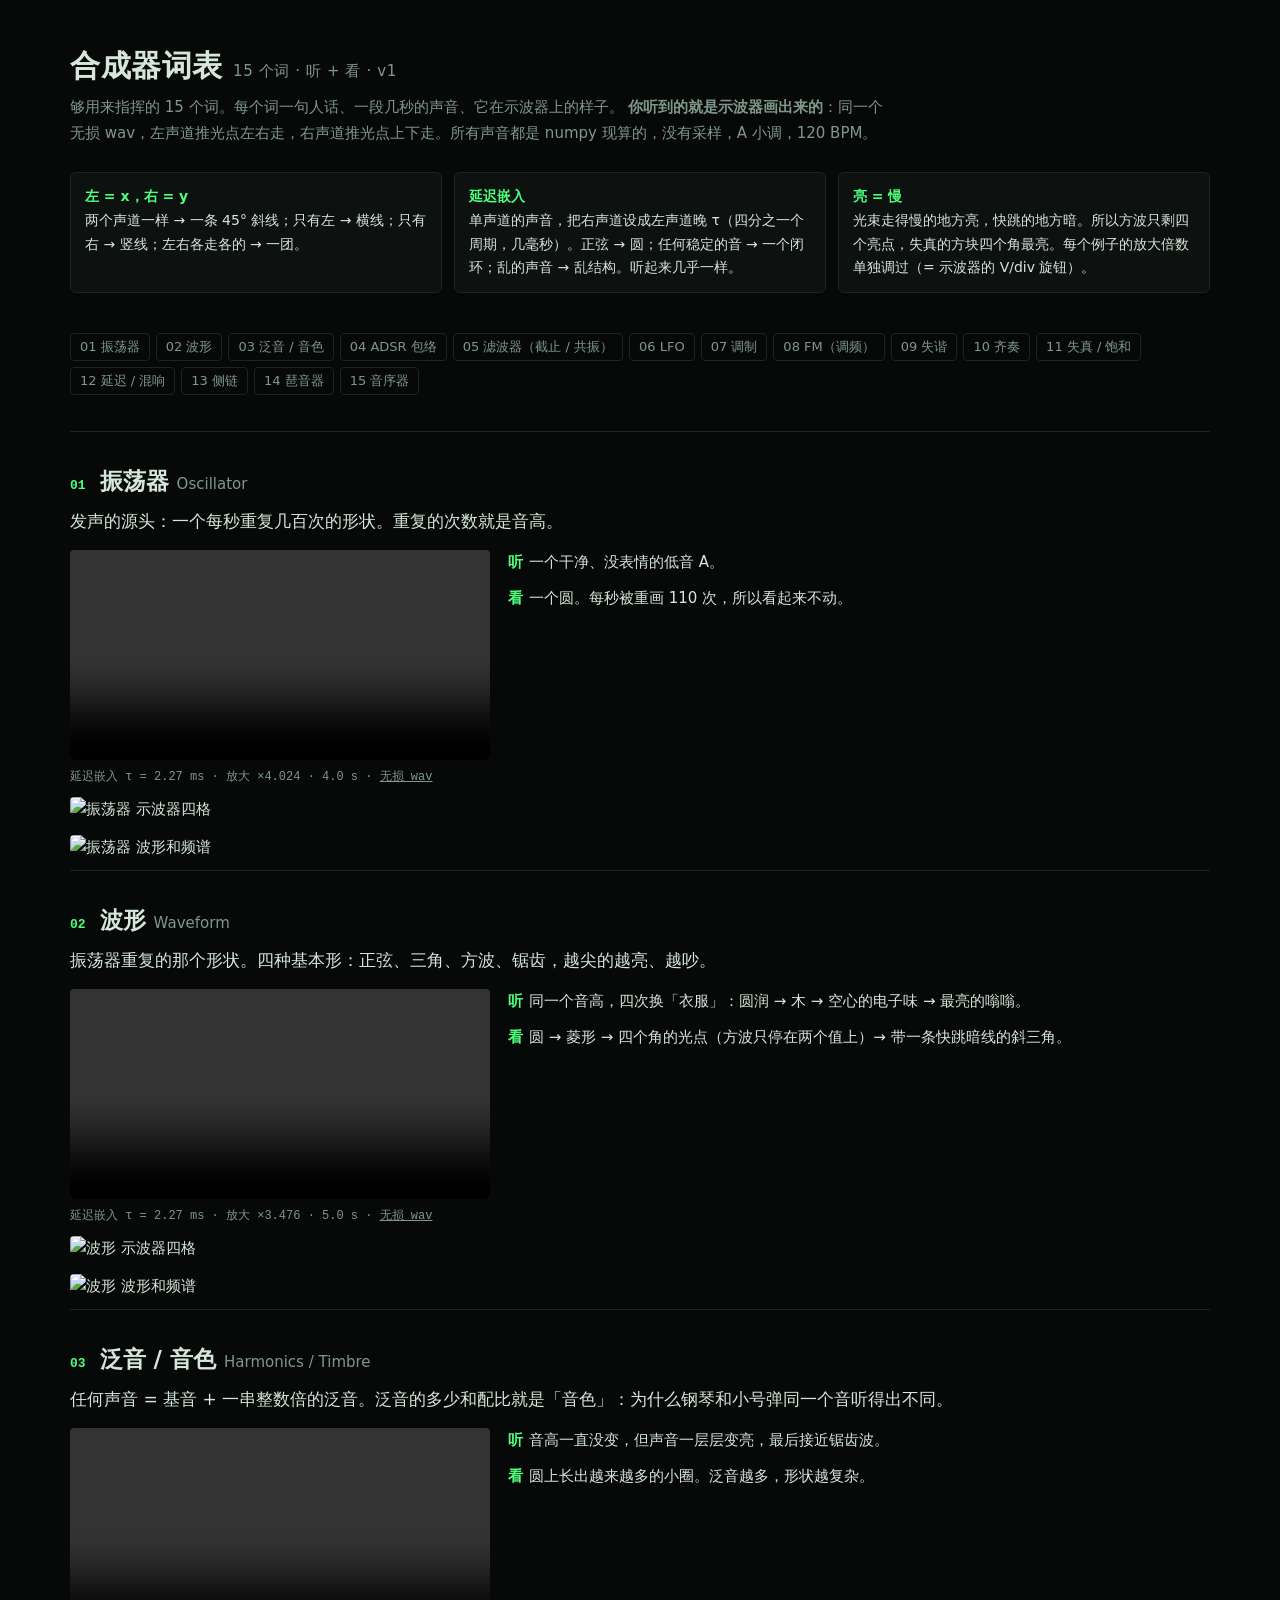
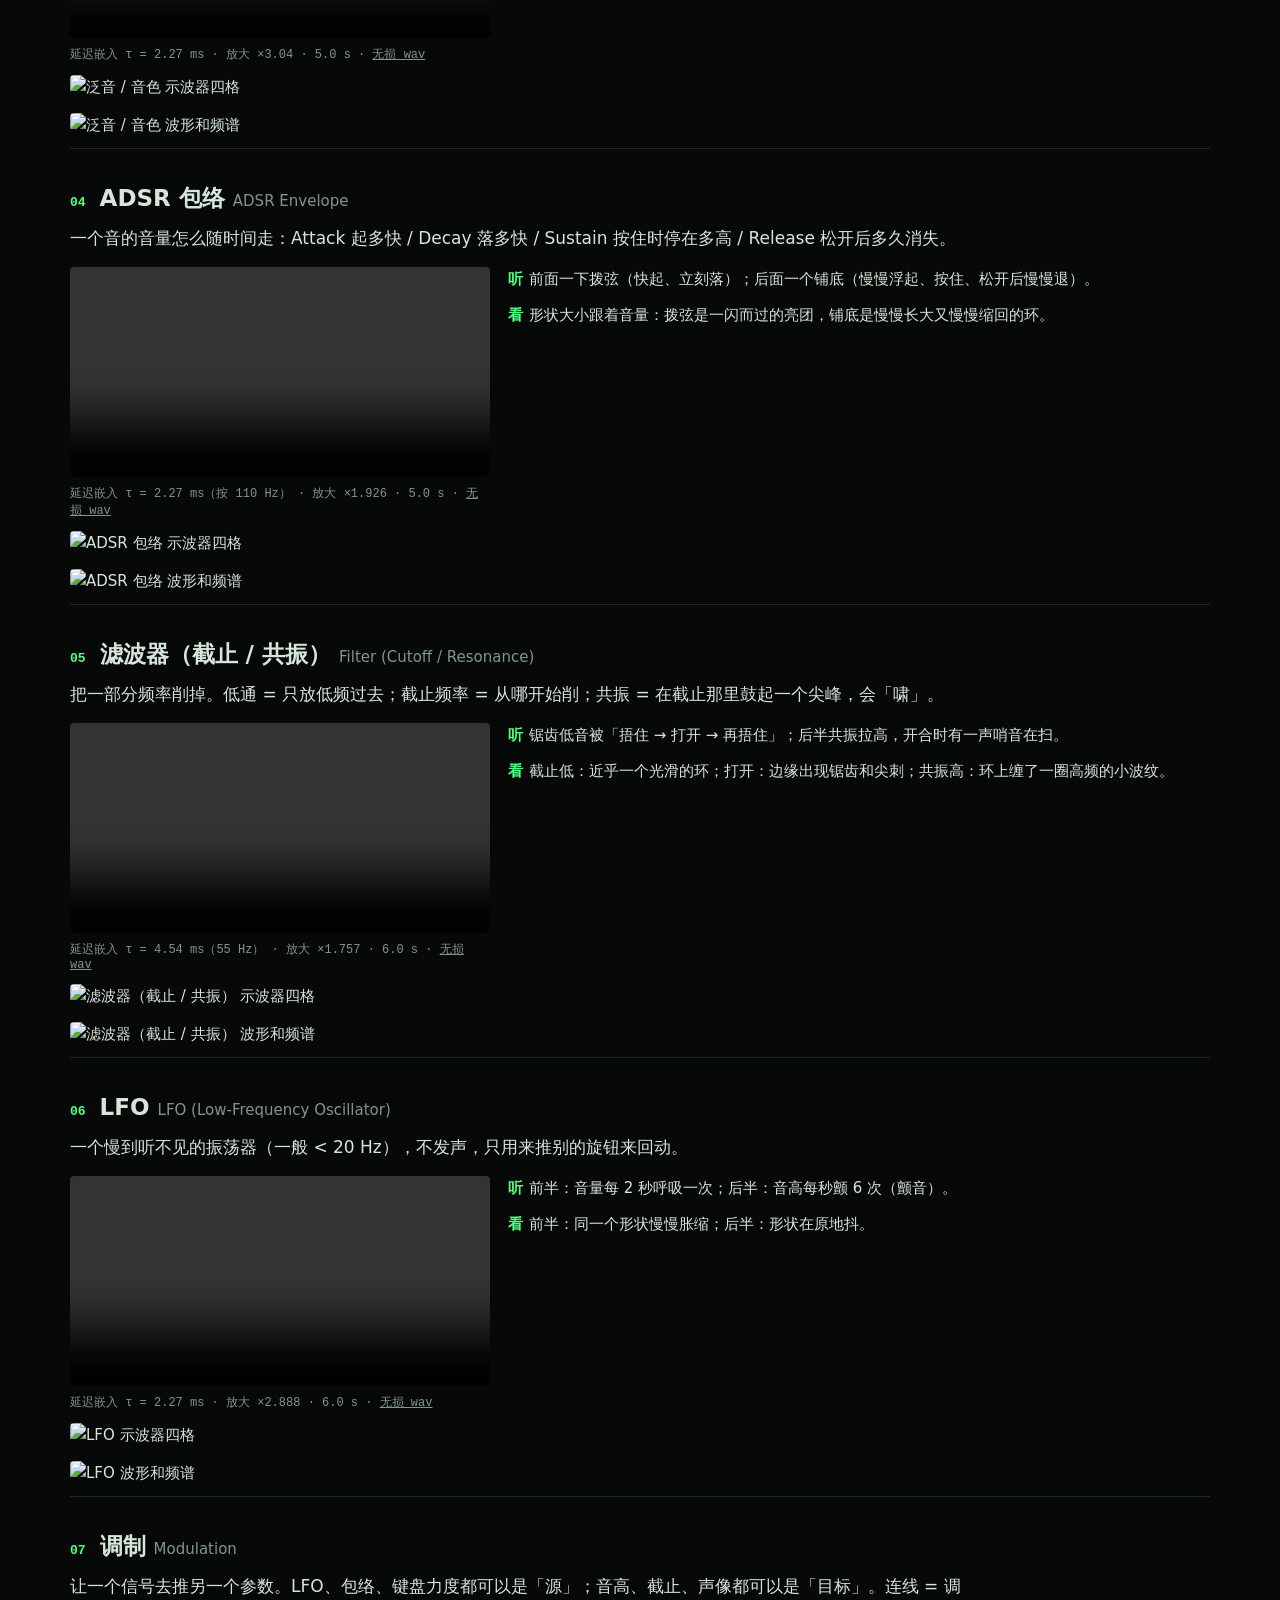
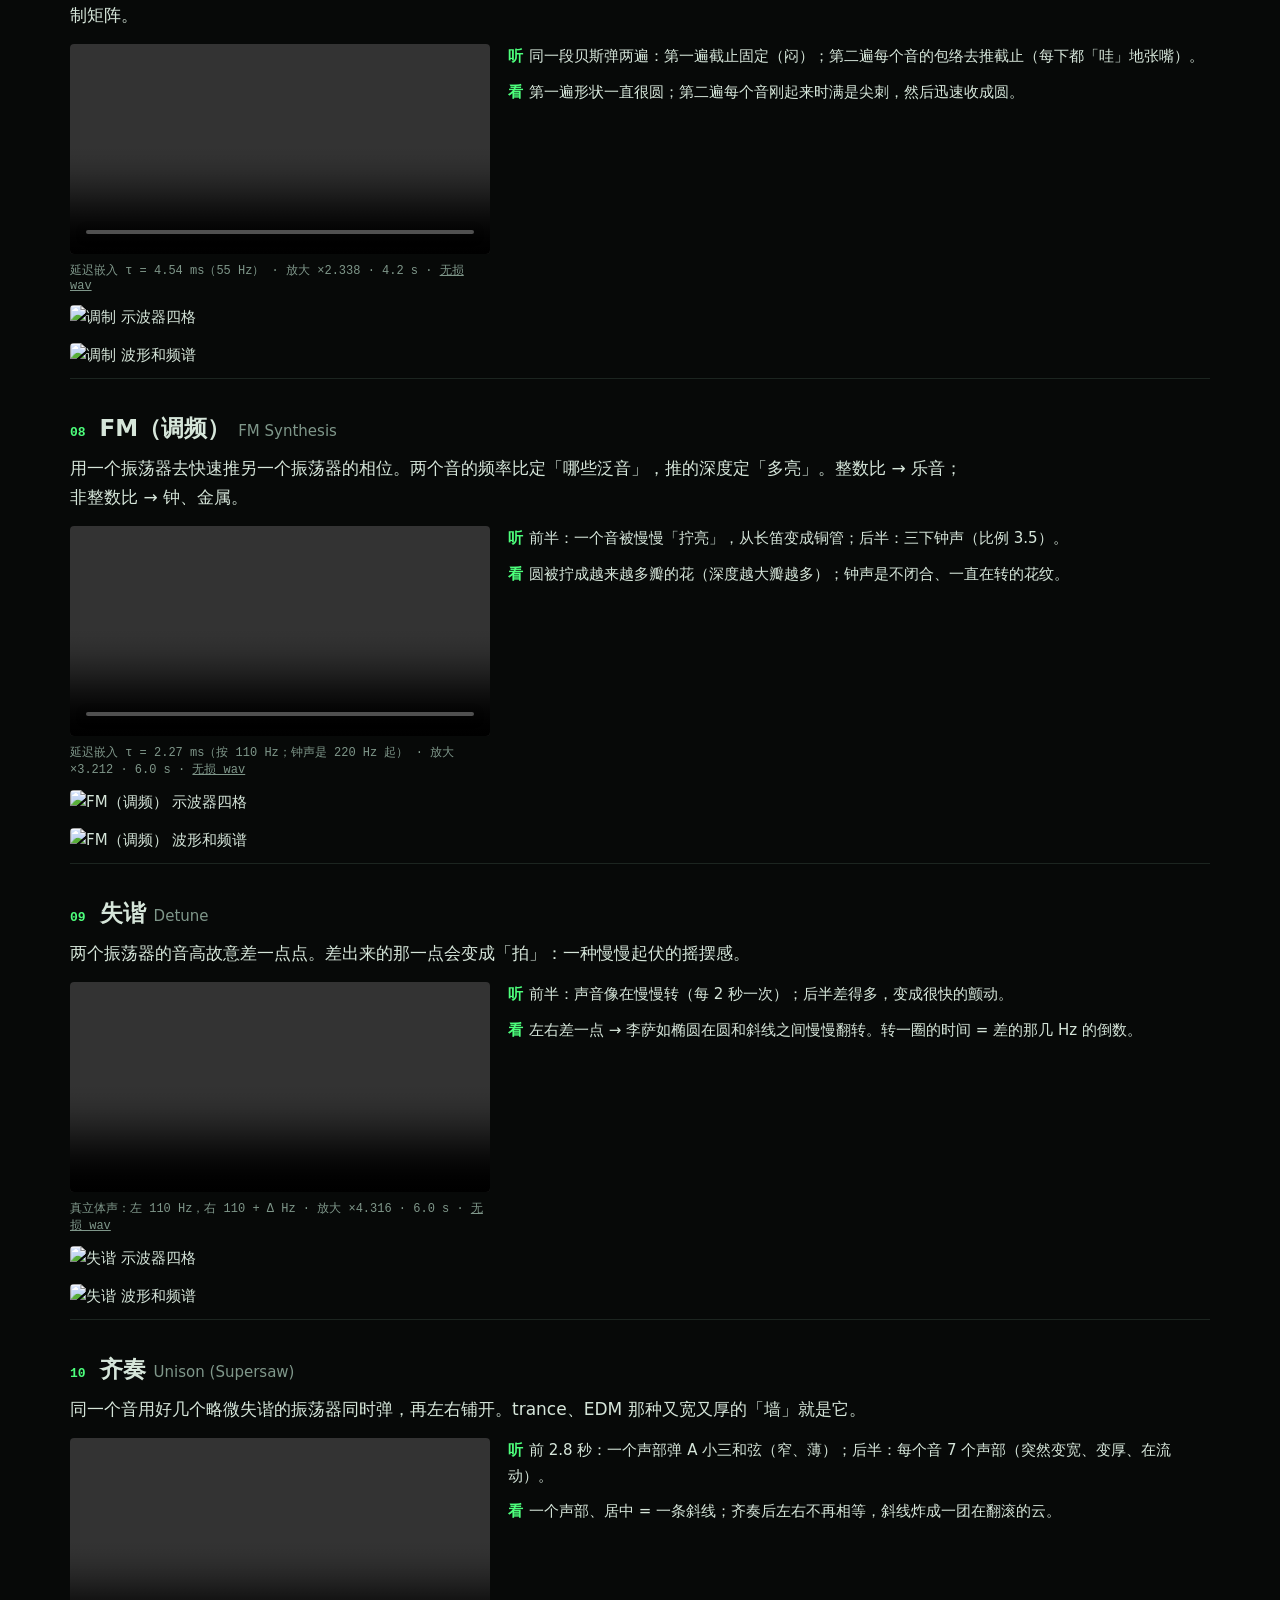
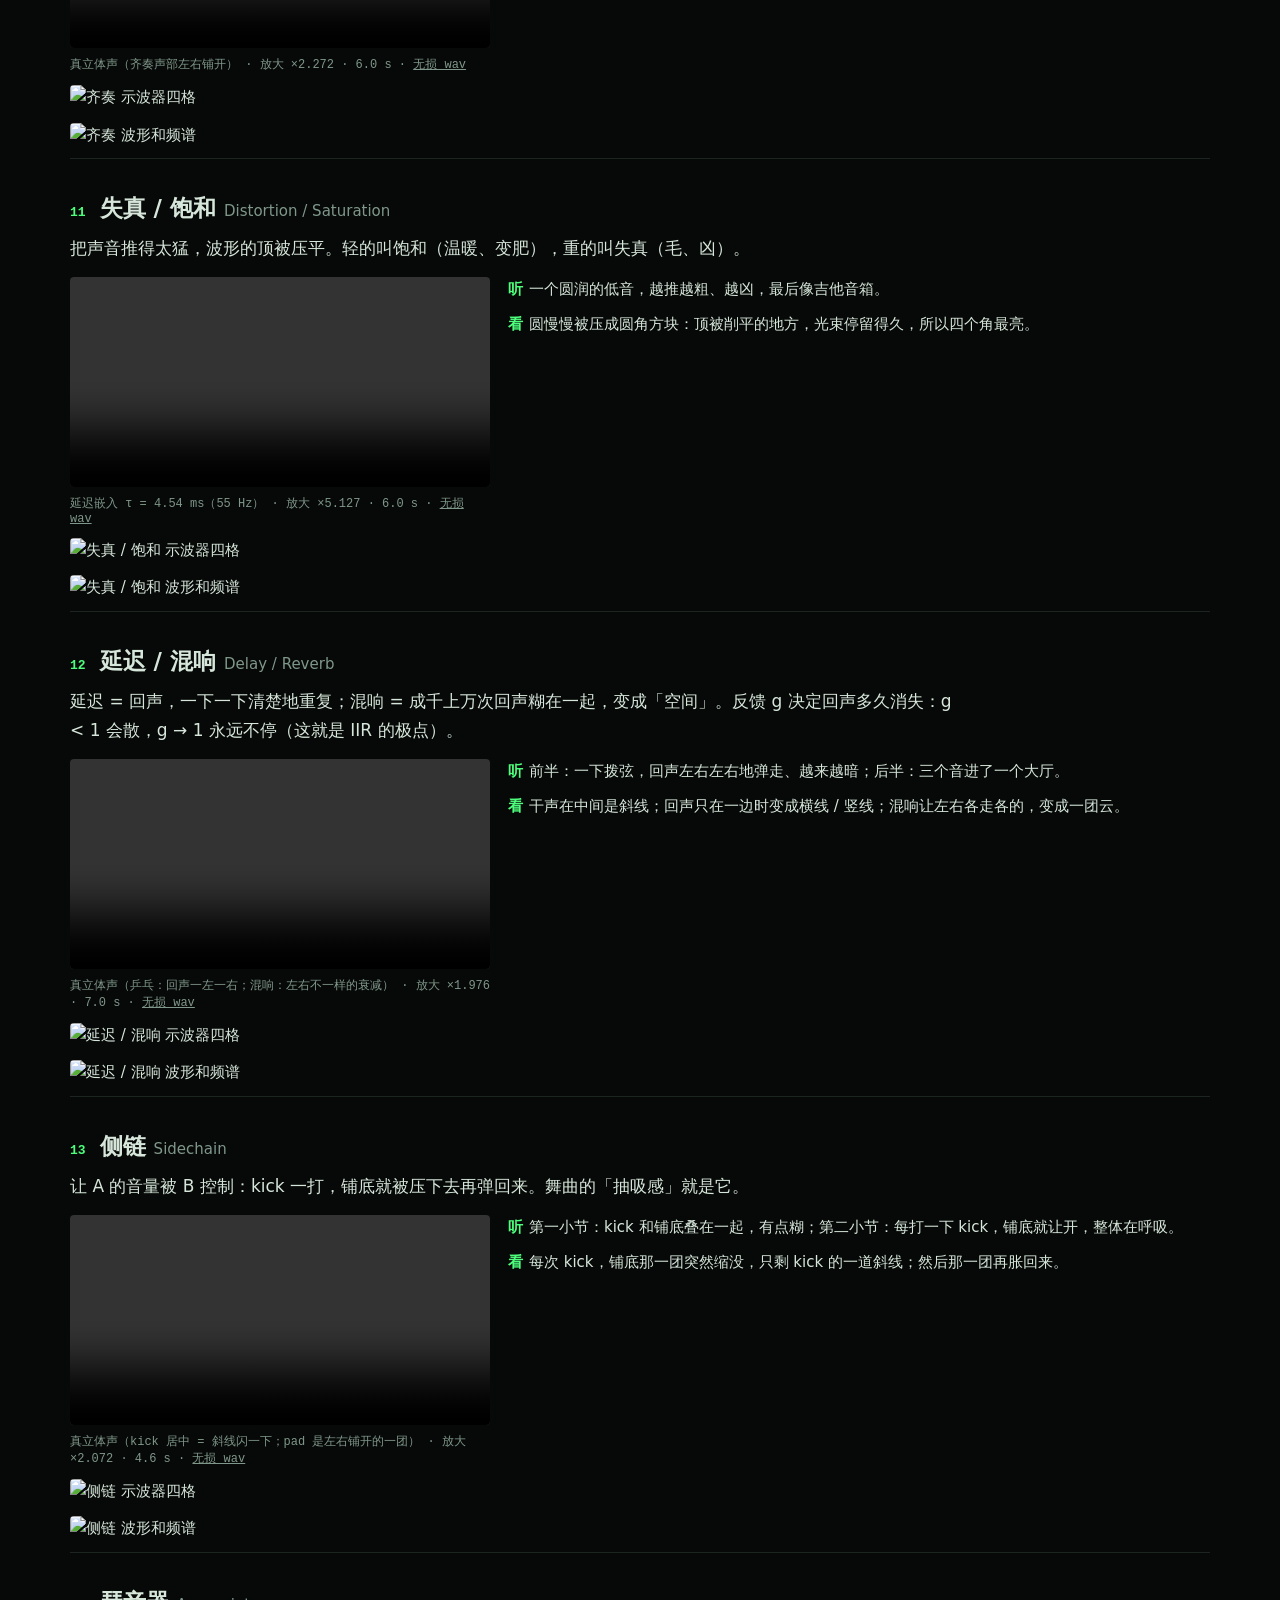
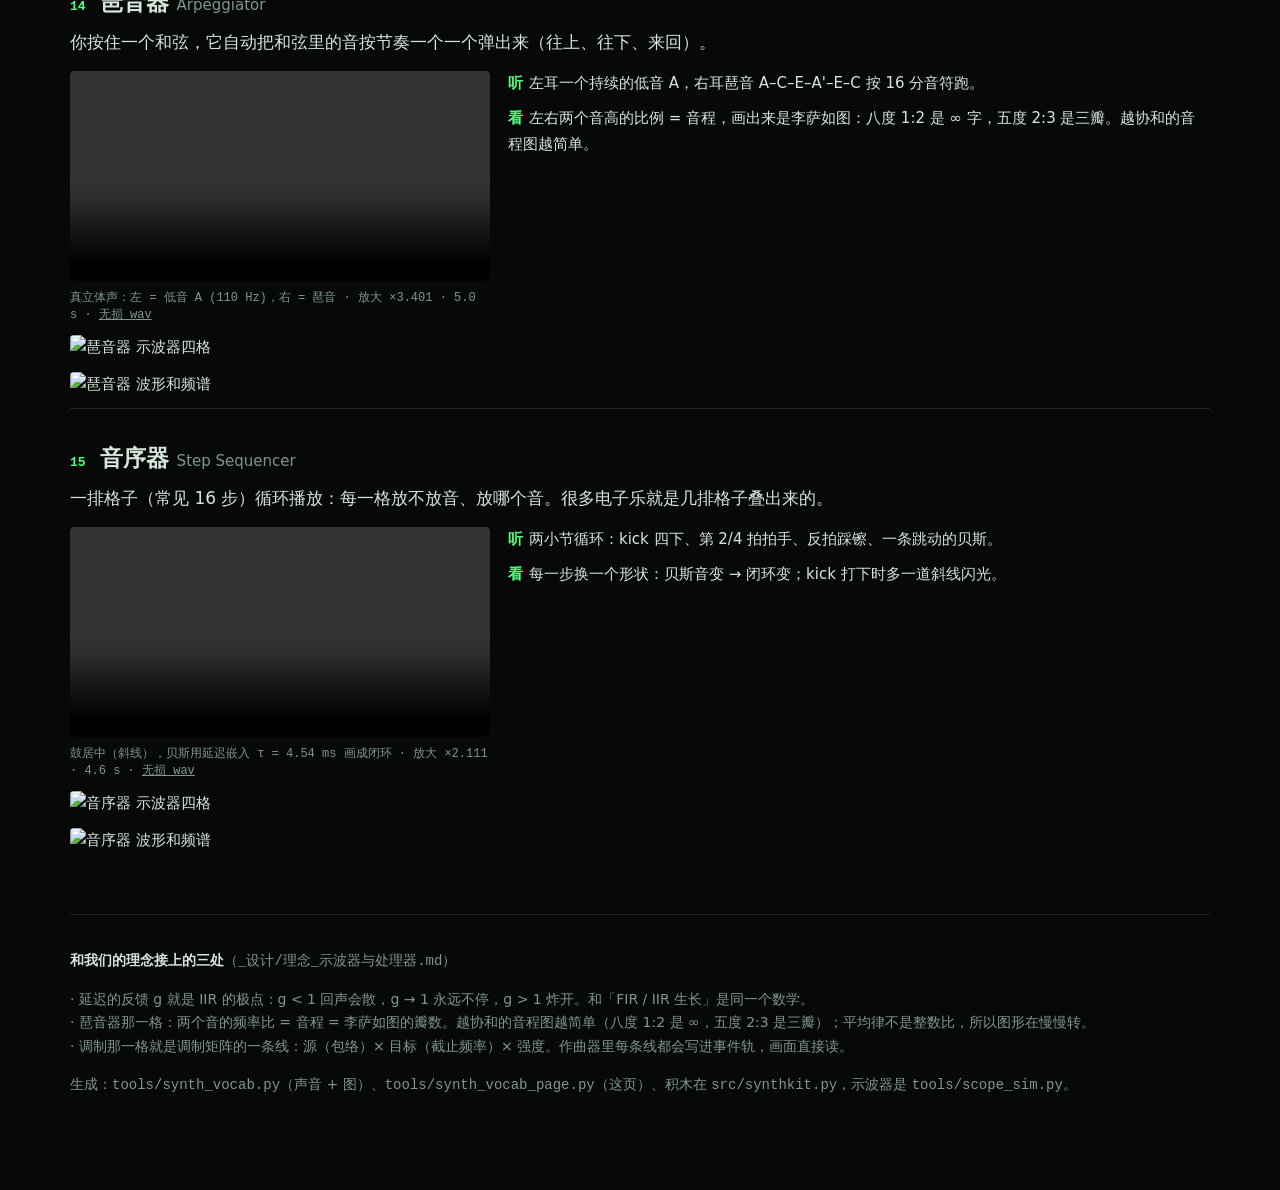
==== -给人类的解释/合成器词表.html @ 303b1eac "合成器词表 v1：synthkit 积木 + 15 词示例（声音 = 示波器画面）+ 页面 Co-Authored-By: Claude Opus 5.5 <noreply@anthropic.com" ====
<!doctype html><html lang="zh-CN"><head><meta charset="utf-8">
<meta name="viewport" content="width=device-width,initial-scale=1"><title>合成器词表</title><style>
:root{--bg:#070908;--panel:#0d110f;--line:#1c2520;--ink:#d6e6da;--dim:#7f978a;--g:#4dff7c;--o:#ff8a4c}
*{box-sizing:border-box}html,body{margin:0;background:var(--bg);color:var(--ink);
font:15px/1.7 "Microsoft YaHei","PingFang SC",system-ui,sans-serif}
.wrap{max-width:1180px;margin:0 auto;padding:40px 20px 80px}
h1{font-size:30px;margin:0 0 4px;letter-spacing:.02em}h1 small{color:var(--dim);font-weight:400;font-size:15px;margin-left:10px}
.lead{color:var(--dim);max-width:820px;margin:0 0 26px}
.how{display:grid;grid-template-columns:repeat(3,1fr);gap:12px;margin:0 0 40px}
.how div{background:var(--panel);border:1px solid var(--line);border-radius:6px;padding:12px 14px;font-size:14px}
.how b{color:var(--g);font-weight:600}
nav{display:flex;flex-wrap:wrap;gap:6px;margin:0 0 36px}
nav a{color:var(--dim);text-decoration:none;border:1px solid var(--line);border-radius:4px;padding:2px 9px;font-size:13px}
nav a:hover{color:var(--g);border-color:var(--g)}
section{border-top:1px solid var(--line);padding:30px 0 10px}
.hd{display:flex;align-items:baseline;gap:14px;margin-bottom:6px}
.num{font:600 13px Consolas,monospace;color:var(--g)}
h2{margin:0;font-size:23px}h2 span{color:var(--dim);font-weight:400;font-size:15px;margin-left:8px}
.one{font-size:17px;margin:4px 0 14px;max-width:900px}
.row{display:grid;grid-template-columns:420px 1fr;gap:18px;align-items:start}
video{width:100%;border-radius:4px;background:#000;display:block}
.cues p{margin:0 0 10px}.cues b{color:var(--g);font-weight:600;margin-right:6px}
.meta{font:12px Consolas,monospace;color:var(--dim);margin-top:8px}
.meta a{color:var(--dim)}
img{width:100%;display:block;border-radius:4px;margin-top:12px}
.foot{margin-top:50px;color:var(--dim);font-size:14px;border-top:1px solid var(--line);padding-top:20px}
.foot b{color:var(--ink)}
@media (max-width:820px){.row{grid-template-columns:1fr}.how{grid-template-columns:1fr}}
</style></head><body><div class="wrap">
<h1>合成器词表<small>15 个词 · 听 + 看 · v1</small></h1>
<p class="lead">够用来指挥的 15 个词。每个词一句人话、一段几秒的声音、它在示波器上的样子。
<b>你听到的就是示波器画出来的</b>：同一个无损 wav，左声道推光点左右走，右声道推光点上下走。所有声音都是 numpy 现算的，没有采样，A 小调，120 BPM。</p>
<div class="how">
<div><b>左 = x，右 = y</b><br>两个声道一样 → 一条 45° 斜线；只有左 → 横线；只有右 → 竖线；左右各走各的 → 一团。</div>
<div><b>延迟嵌入</b><br>单声道的声音，把右声道设成左声道晚 τ（四分之一个周期，几毫秒）。正弦 → 圆；任何稳定的音 → 一个闭环；乱的声音 → 乱结构。听起来几乎一样。</div>
<div><b>亮 = 慢</b><br>光束走得慢的地方亮，快跳的地方暗。所以方波只剩四个亮点，失真的方块四个角最亮。每个例子的放大倍数单独调过（= 示波器的 V/div 旋钮）。</div>
</div><nav>
<a href="#t01">01 振荡器</a>
<a href="#t02">02 波形</a>
<a href="#t03">03 泛音 / 音色</a>
<a href="#t04">04 ADSR 包络</a>
<a href="#t05">05 滤波器（截止 / 共振）</a>
<a href="#t06">06 LFO</a>
<a href="#t07">07 调制</a>
<a href="#t08">08 FM（调频）</a>
<a href="#t09">09 失谐</a>
<a href="#t10">10 齐奏</a>
<a href="#t11">11 失真 / 饱和</a>
<a href="#t12">12 延迟 / 混响</a>
<a href="#t13">13 侧链</a>
<a href="#t14">14 琶音器</a>
<a href="#t15">15 音序器</a>
</nav>
<section id="t01"><div class="hd"><span class="num">01</span><h2>振荡器<span>Oscillator</span></h2></div>
<p class="one">发声的源头：一个每秒重复几百次的形状。重复的次数就是音高。</p>
<div class="row"><div><video controls preload="metadata" src="../../../Projekt_Visual/样片_示波器/词表/v1/01_oscillator_scope.mp4"></video>
<div class="meta">延迟嵌入 τ = 2.27 ms · 放大 ×4.024 · 4.0 s · <a href="../../../Projekt_Visual/样片_示波器/词表/v1/01_oscillator.wav">无损 wav</a></div></div>
<div class="cues"><p><b>听</b>一个干净、没表情的低音 A。</p><p><b>看</b>一个圆。每秒被重画 110 次，所以看起来不动。</p></div></div>
<img src="../../../Projekt_Visual/样片_示波器/词表/v1/01_oscillator_scope.jpg" alt="振荡器 示波器四格"><img src="../../../Projekt_Visual/样片_示波器/词表/v1/01_oscillator_spec.jpg" alt="振荡器 波形和频谱"></section>
<section id="t02"><div class="hd"><span class="num">02</span><h2>波形<span>Waveform</span></h2></div>
<p class="one">振荡器重复的那个形状。四种基本形：正弦、三角、方波、锯齿，越尖的越亮、越吵。</p>
<div class="row"><div><video controls preload="metadata" src="../../../Projekt_Visual/样片_示波器/词表/v1/02_waveform_scope.mp4"></video>
<div class="meta">延迟嵌入 τ = 2.27 ms · 放大 ×3.476 · 5.0 s · <a href="../../../Projekt_Visual/样片_示波器/词表/v1/02_waveform.wav">无损 wav</a></div></div>
<div class="cues"><p><b>听</b>同一个音高，四次换「衣服」：圆润 → 木 → 空心的电子味 → 最亮的嗡嗡。</p><p><b>看</b>圆 → 菱形 → 四个角的光点（方波只停在两个值上）→ 带一条快跳暗线的斜三角。</p></div></div>
<img src="../../../Projekt_Visual/样片_示波器/词表/v1/02_waveform_scope.jpg" alt="波形 示波器四格"><img src="../../../Projekt_Visual/样片_示波器/词表/v1/02_waveform_spec.jpg" alt="波形 波形和频谱"></section>
<section id="t03"><div class="hd"><span class="num">03</span><h2>泛音 / 音色<span>Harmonics / Timbre</span></h2></div>
<p class="one">任何声音 = 基音 + 一串整数倍的泛音。泛音的多少和配比就是「音色」：为什么钢琴和小号弹同一个音听得出不同。</p>
<div class="row"><div><video controls preload="metadata" src="../../../Projekt_Visual/样片_示波器/词表/v1/03_harmonics_scope.mp4"></video>
<div class="meta">延迟嵌入 τ = 2.27 ms · 放大 ×3.04 · 5.0 s · <a href="../../../Projekt_Visual/样片_示波器/词表/v1/03_harmonics.wav">无损 wav</a></div></div>
<div class="cues"><p><b>听</b>音高一直没变，但声音一层层变亮，最后接近锯齿波。</p><p><b>看</b>圆上长出越来越多的小圈。泛音越多，形状越复杂。</p></div></div>
<img src="../../../Projekt_Visual/样片_示波器/词表/v1/03_harmonics_scope.jpg" alt="泛音 / 音色 示波器四格"><img src="../../../Projekt_Visual/样片_示波器/词表/v1/03_harmonics_spec.jpg" alt="泛音 / 音色 波形和频谱"></section>
<section id="t04"><div class="hd"><span class="num">04</span><h2>ADSR 包络<span>ADSR Envelope</span></h2></div>
<p class="one">一个音的音量怎么随时间走：Attack 起多快 / Decay 落多快 / Sustain 按住时停在多高 / Release 松开后多久消失。</p>
<div class="row"><div><video controls preload="metadata" src="../../../Projekt_Visual/样片_示波器/词表/v1/04_adsr_scope.mp4"></video>
<div class="meta">延迟嵌入 τ = 2.27 ms（按 110 Hz） · 放大 ×1.926 · 5.0 s · <a href="../../../Projekt_Visual/样片_示波器/词表/v1/04_adsr.wav">无损 wav</a></div></div>
<div class="cues"><p><b>听</b>前面一下拨弦（快起、立刻落）；后面一个铺底（慢慢浮起、按住、松开后慢慢退）。</p><p><b>看</b>形状大小跟着音量：拨弦是一闪而过的亮团，铺底是慢慢长大又慢慢缩回的环。</p></div></div>
<img src="../../../Projekt_Visual/样片_示波器/词表/v1/04_adsr_scope.jpg" alt="ADSR 包络 示波器四格"><img src="../../../Projekt_Visual/样片_示波器/词表/v1/04_adsr_spec.jpg" alt="ADSR 包络 波形和频谱"></section>
<section id="t05"><div class="hd"><span class="num">05</span><h2>滤波器（截止 / 共振）<span>Filter (Cutoff / Resonance)</span></h2></div>
<p class="one">把一部分频率削掉。低通 = 只放低频过去；截止频率 = 从哪开始削；共振 = 在截止那里鼓起一个尖峰，会「啸」。</p>
<div class="row"><div><video controls preload="metadata" src="../../../Projekt_Visual/样片_示波器/词表/v1/05_filter_scope.mp4"></video>
<div class="meta">延迟嵌入 τ = 4.54 ms（55 Hz） · 放大 ×1.757 · 6.0 s · <a href="../../../Projekt_Visual/样片_示波器/词表/v1/05_filter.wav">无损 wav</a></div></div>
<div class="cues"><p><b>听</b>锯齿低音被「捂住 → 打开 → 再捂住」；后半共振拉高，开合时有一声哨音在扫。</p><p><b>看</b>截止低：近乎一个光滑的环；打开：边缘出现锯齿和尖刺；共振高：环上缠了一圈高频的小波纹。</p></div></div>
<img src="../../../Projekt_Visual/样片_示波器/词表/v1/05_filter_scope.jpg" alt="滤波器（截止 / 共振） 示波器四格"><img src="../../../Projekt_Visual/样片_示波器/词表/v1/05_filter_spec.jpg" alt="滤波器（截止 / 共振） 波形和频谱"></section>
<section id="t06"><div class="hd"><span class="num">06</span><h2>LFO<span>LFO (Low-Frequency Oscillator)</span></h2></div>
<p class="one">一个慢到听不见的振荡器（一般 &lt; 20 Hz），不发声，只用来推别的旋钮来回动。</p>
<div class="row"><div><video controls preload="metadata" src="../../../Projekt_Visual/样片_示波器/词表/v1/06_lfo_scope.mp4"></video>
<div class="meta">延迟嵌入 τ = 2.27 ms · 放大 ×2.888 · 6.0 s · <a href="../../../Projekt_Visual/样片_示波器/词表/v1/06_lfo.wav">无损 wav</a></div></div>
<div class="cues"><p><b>听</b>前半：音量每 2 秒呼吸一次；后半：音高每秒颤 6 次（颤音）。</p><p><b>看</b>前半：同一个形状慢慢胀缩；后半：形状在原地抖。</p></div></div>
<img src="../../../Projekt_Visual/样片_示波器/词表/v1/06_lfo_scope.jpg" alt="LFO 示波器四格"><img src="../../../Projekt_Visual/样片_示波器/词表/v1/06_lfo_spec.jpg" alt="LFO 波形和频谱"></section>
<section id="t07"><div class="hd"><span class="num">07</span><h2>调制<span>Modulation</span></h2></div>
<p class="one">让一个信号去推另一个参数。LFO、包络、键盘力度都可以是「源」；音高、截止、声像都可以是「目标」。连线 = 调制矩阵。</p>
<div class="row"><div><video controls preload="metadata" src="../../../Projekt_Visual/样片_示波器/词表/v1/07_modulation_scope.mp4"></video>
<div class="meta">延迟嵌入 τ = 4.54 ms（55 Hz） · 放大 ×2.338 · 4.2 s · <a href="../../../Projekt_Visual/样片_示波器/词表/v1/07_modulation.wav">无损 wav</a></div></div>
<div class="cues"><p><b>听</b>同一段贝斯弹两遍：第一遍截止固定（闷）；第二遍每个音的包络去推截止（每下都「哇」地张嘴）。</p><p><b>看</b>第一遍形状一直很圆；第二遍每个音刚起来时满是尖刺，然后迅速收成圆。</p></div></div>
<img src="../../../Projekt_Visual/样片_示波器/词表/v1/07_modulation_scope.jpg" alt="调制 示波器四格"><img src="../../../Projekt_Visual/样片_示波器/词表/v1/07_modulation_spec.jpg" alt="调制 波形和频谱"></section>
<section id="t08"><div class="hd"><span class="num">08</span><h2>FM（调频）<span>FM Synthesis</span></h2></div>
<p class="one">用一个振荡器去快速推另一个振荡器的相位。两个音的频率比定「哪些泛音」，推的深度定「多亮」。整数比 → 乐音；非整数比 → 钟、金属。</p>
<div class="row"><div><video controls preload="metadata" src="../../../Projekt_Visual/样片_示波器/词表/v1/08_fm_scope.mp4"></video>
<div class="meta">延迟嵌入 τ = 2.27 ms（按 110 Hz；钟声是 220 Hz 起） · 放大 ×3.212 · 6.0 s · <a href="../../../Projekt_Visual/样片_示波器/词表/v1/08_fm.wav">无损 wav</a></div></div>
<div class="cues"><p><b>听</b>前半：一个音被慢慢「拧亮」，从长笛变成铜管；后半：三下钟声（比例 3.5）。</p><p><b>看</b>圆被拧成越来越多瓣的花（深度越大瓣越多）；钟声是不闭合、一直在转的花纹。</p></div></div>
<img src="../../../Projekt_Visual/样片_示波器/词表/v1/08_fm_scope.jpg" alt="FM（调频） 示波器四格"><img src="../../../Projekt_Visual/样片_示波器/词表/v1/08_fm_spec.jpg" alt="FM（调频） 波形和频谱"></section>
<section id="t09"><div class="hd"><span class="num">09</span><h2>失谐<span>Detune</span></h2></div>
<p class="one">两个振荡器的音高故意差一点点。差出来的那一点会变成「拍」：一种慢慢起伏的摇摆感。</p>
<div class="row"><div><video controls preload="metadata" src="../../../Projekt_Visual/样片_示波器/词表/v1/09_detune_scope.mp4"></video>
<div class="meta">真立体声：左 110 Hz，右 110 + Δ Hz · 放大 ×4.316 · 6.0 s · <a href="../../../Projekt_Visual/样片_示波器/词表/v1/09_detune.wav">无损 wav</a></div></div>
<div class="cues"><p><b>听</b>前半：声音像在慢慢转（每 2 秒一次）；后半差得多，变成很快的颤动。</p><p><b>看</b>左右差一点 → 李萨如椭圆在圆和斜线之间慢慢翻转。转一圈的时间 = 差的那几 Hz 的倒数。</p></div></div>
<img src="../../../Projekt_Visual/样片_示波器/词表/v1/09_detune_scope.jpg" alt="失谐 示波器四格"><img src="../../../Projekt_Visual/样片_示波器/词表/v1/09_detune_spec.jpg" alt="失谐 波形和频谱"></section>
<section id="t10"><div class="hd"><span class="num">10</span><h2>齐奏<span>Unison (Supersaw)</span></h2></div>
<p class="one">同一个音用好几个略微失谐的振荡器同时弹，再左右铺开。trance、EDM 那种又宽又厚的「墙」就是它。</p>
<div class="row"><div><video controls preload="metadata" src="../../../Projekt_Visual/样片_示波器/词表/v1/10_unison_scope.mp4"></video>
<div class="meta">真立体声（齐奏声部左右铺开） · 放大 ×2.272 · 6.0 s · <a href="../../../Projekt_Visual/样片_示波器/词表/v1/10_unison.wav">无损 wav</a></div></div>
<div class="cues"><p><b>听</b>前 2.8 秒：一个声部弹 A 小三和弦（窄、薄）；后半：每个音 7 个声部（突然变宽、变厚、在流动）。</p><p><b>看</b>一个声部、居中 = 一条斜线；齐奏后左右不再相等，斜线炸成一团在翻滚的云。</p></div></div>
<img src="../../../Projekt_Visual/样片_示波器/词表/v1/10_unison_scope.jpg" alt="齐奏 示波器四格"><img src="../../../Projekt_Visual/样片_示波器/词表/v1/10_unison_spec.jpg" alt="齐奏 波形和频谱"></section>
<section id="t11"><div class="hd"><span class="num">11</span><h2>失真 / 饱和<span>Distortion / Saturation</span></h2></div>
<p class="one">把声音推得太猛，波形的顶被压平。轻的叫饱和（温暖、变肥），重的叫失真（毛、凶）。</p>
<div class="row"><div><video controls preload="metadata" src="../../../Projekt_Visual/样片_示波器/词表/v1/11_distortion_scope.mp4"></video>
<div class="meta">延迟嵌入 τ = 4.54 ms（55 Hz） · 放大 ×5.127 · 6.0 s · <a href="../../../Projekt_Visual/样片_示波器/词表/v1/11_distortion.wav">无损 wav</a></div></div>
<div class="cues"><p><b>听</b>一个圆润的低音，越推越粗、越凶，最后像吉他音箱。</p><p><b>看</b>圆慢慢被压成圆角方块：顶被削平的地方，光束停留得久，所以四个角最亮。</p></div></div>
<img src="../../../Projekt_Visual/样片_示波器/词表/v1/11_distortion_scope.jpg" alt="失真 / 饱和 示波器四格"><img src="../../../Projekt_Visual/样片_示波器/词表/v1/11_distortion_spec.jpg" alt="失真 / 饱和 波形和频谱"></section>
<section id="t12"><div class="hd"><span class="num">12</span><h2>延迟 / 混响<span>Delay / Reverb</span></h2></div>
<p class="one">延迟 = 回声，一下一下清楚地重复；混响 = 成千上万次回声糊在一起，变成「空间」。反馈 g 决定回声多久消失：g &lt; 1 会散，g → 1 永远不停（这就是 IIR 的极点）。</p>
<div class="row"><div><video controls preload="metadata" src="../../../Projekt_Visual/样片_示波器/词表/v1/12_delay-reverb_scope.mp4"></video>
<div class="meta">真立体声（乒乓：回声一左一右；混响：左右不一样的衰减） · 放大 ×1.976 · 7.0 s · <a href="../../../Projekt_Visual/样片_示波器/词表/v1/12_delay-reverb.wav">无损 wav</a></div></div>
<div class="cues"><p><b>听</b>前半：一下拨弦，回声左右左右地弹走、越来越暗；后半：三个音进了一个大厅。</p><p><b>看</b>干声在中间是斜线；回声只在一边时变成横线 / 竖线；混响让左右各走各的，变成一团云。</p></div></div>
<img src="../../../Projekt_Visual/样片_示波器/词表/v1/12_delay-reverb_scope.jpg" alt="延迟 / 混响 示波器四格"><img src="../../../Projekt_Visual/样片_示波器/词表/v1/12_delay-reverb_spec.jpg" alt="延迟 / 混响 波形和频谱"></section>
<section id="t13"><div class="hd"><span class="num">13</span><h2>侧链<span>Sidechain</span></h2></div>
<p class="one">让 A 的音量被 B 控制：kick 一打，铺底就被压下去再弹回来。舞曲的「抽吸感」就是它。</p>
<div class="row"><div><video controls preload="metadata" src="../../../Projekt_Visual/样片_示波器/词表/v1/13_sidechain_scope.mp4"></video>
<div class="meta">真立体声（kick 居中 = 斜线闪一下；pad 是左右铺开的一团） · 放大 ×2.072 · 4.6 s · <a href="../../../Projekt_Visual/样片_示波器/词表/v1/13_sidechain.wav">无损 wav</a></div></div>
<div class="cues"><p><b>听</b>第一小节：kick 和铺底叠在一起，有点糊；第二小节：每打一下 kick，铺底就让开，整体在呼吸。</p><p><b>看</b>每次 kick，铺底那一团突然缩没，只剩 kick 的一道斜线；然后那一团再胀回来。</p></div></div>
<img src="../../../Projekt_Visual/样片_示波器/词表/v1/13_sidechain_scope.jpg" alt="侧链 示波器四格"><img src="../../../Projekt_Visual/样片_示波器/词表/v1/13_sidechain_spec.jpg" alt="侧链 波形和频谱"></section>
<section id="t14"><div class="hd"><span class="num">14</span><h2>琶音器<span>Arpeggiator</span></h2></div>
<p class="one">你按住一个和弦，它自动把和弦里的音按节奏一个一个弹出来（往上、往下、来回）。</p>
<div class="row"><div><video controls preload="metadata" src="../../../Projekt_Visual/样片_示波器/词表/v1/14_arpeggiator_scope.mp4"></video>
<div class="meta">真立体声：左 = 低音 A (110 Hz)，右 = 琶音 · 放大 ×3.401 · 5.0 s · <a href="../../../Projekt_Visual/样片_示波器/词表/v1/14_arpeggiator.wav">无损 wav</a></div></div>
<div class="cues"><p><b>听</b>左耳一个持续的低音 A，右耳琶音 A–C–E–A&#x27;–E–C 按 16 分音符跑。</p><p><b>看</b>左右两个音高的比例 = 音程，画出来是李萨如图：八度 1:2 是 ∞ 字，五度 2:3 是三瓣。越协和的音程图越简单。</p></div></div>
<img src="../../../Projekt_Visual/样片_示波器/词表/v1/14_arpeggiator_scope.jpg" alt="琶音器 示波器四格"><img src="../../../Projekt_Visual/样片_示波器/词表/v1/14_arpeggiator_spec.jpg" alt="琶音器 波形和频谱"></section>
<section id="t15"><div class="hd"><span class="num">15</span><h2>音序器<span>Step Sequencer</span></h2></div>
<p class="one">一排格子（常见 16 步）循环播放：每一格放不放音、放哪个音。很多电子乐就是几排格子叠出来的。</p>
<div class="row"><div><video controls preload="metadata" src="../../../Projekt_Visual/样片_示波器/词表/v1/15_sequencer_scope.mp4"></video>
<div class="meta">鼓居中（斜线），贝斯用延迟嵌入 τ = 4.54 ms 画成闭环 · 放大 ×2.111 · 4.6 s · <a href="../../../Projekt_Visual/样片_示波器/词表/v1/15_sequencer.wav">无损 wav</a></div></div>
<div class="cues"><p><b>听</b>两小节循环：kick 四下、第 2/4 拍拍手、反拍踩镲、一条跳动的贝斯。</p><p><b>看</b>每一步换一个形状：贝斯音变 → 闭环变；kick 打下时多一道斜线闪光。</p></div></div>
<img src="../../../Projekt_Visual/样片_示波器/词表/v1/15_sequencer_scope.jpg" alt="音序器 示波器四格"><img src="../../../Projekt_Visual/样片_示波器/词表/v1/15_sequencer_spec.jpg" alt="音序器 波形和频谱"></section>
<div class="foot">
<p><b>和我们的理念接上的三处</b>（<code>_设计/理念_示波器与处理器.md</code>）</p>
<p>· 延迟的反馈 g 就是 IIR 的极点：g &lt; 1 回声会散，g → 1 永远不停，g &gt; 1 炸开。和「FIR / IIR 生长」是同一个数学。<br>
· 琶音器那一格：两个音的频率比 = 音程 = 李萨如图的瓣数。越协和的音程图越简单（八度 1:2 是 ∞，五度 2:3 是三瓣）；平均律不是整数比，所以图形在慢慢转。<br>
· 调制那一格就是调制矩阵的一条线：源（包络）× 目标（截止频率）× 强度。作曲器里每条线都会写进事件轨，画面直接读。</p>
<p>生成：<code>tools/synth_vocab.py</code>（声音 + 图）、<code>tools/synth_vocab_page.py</code>（这页）、积木在 <code>src/synthkit.py</code>，示波器是 <code>tools/scope_sim.py</code>。</p></div>
</div></body></html>
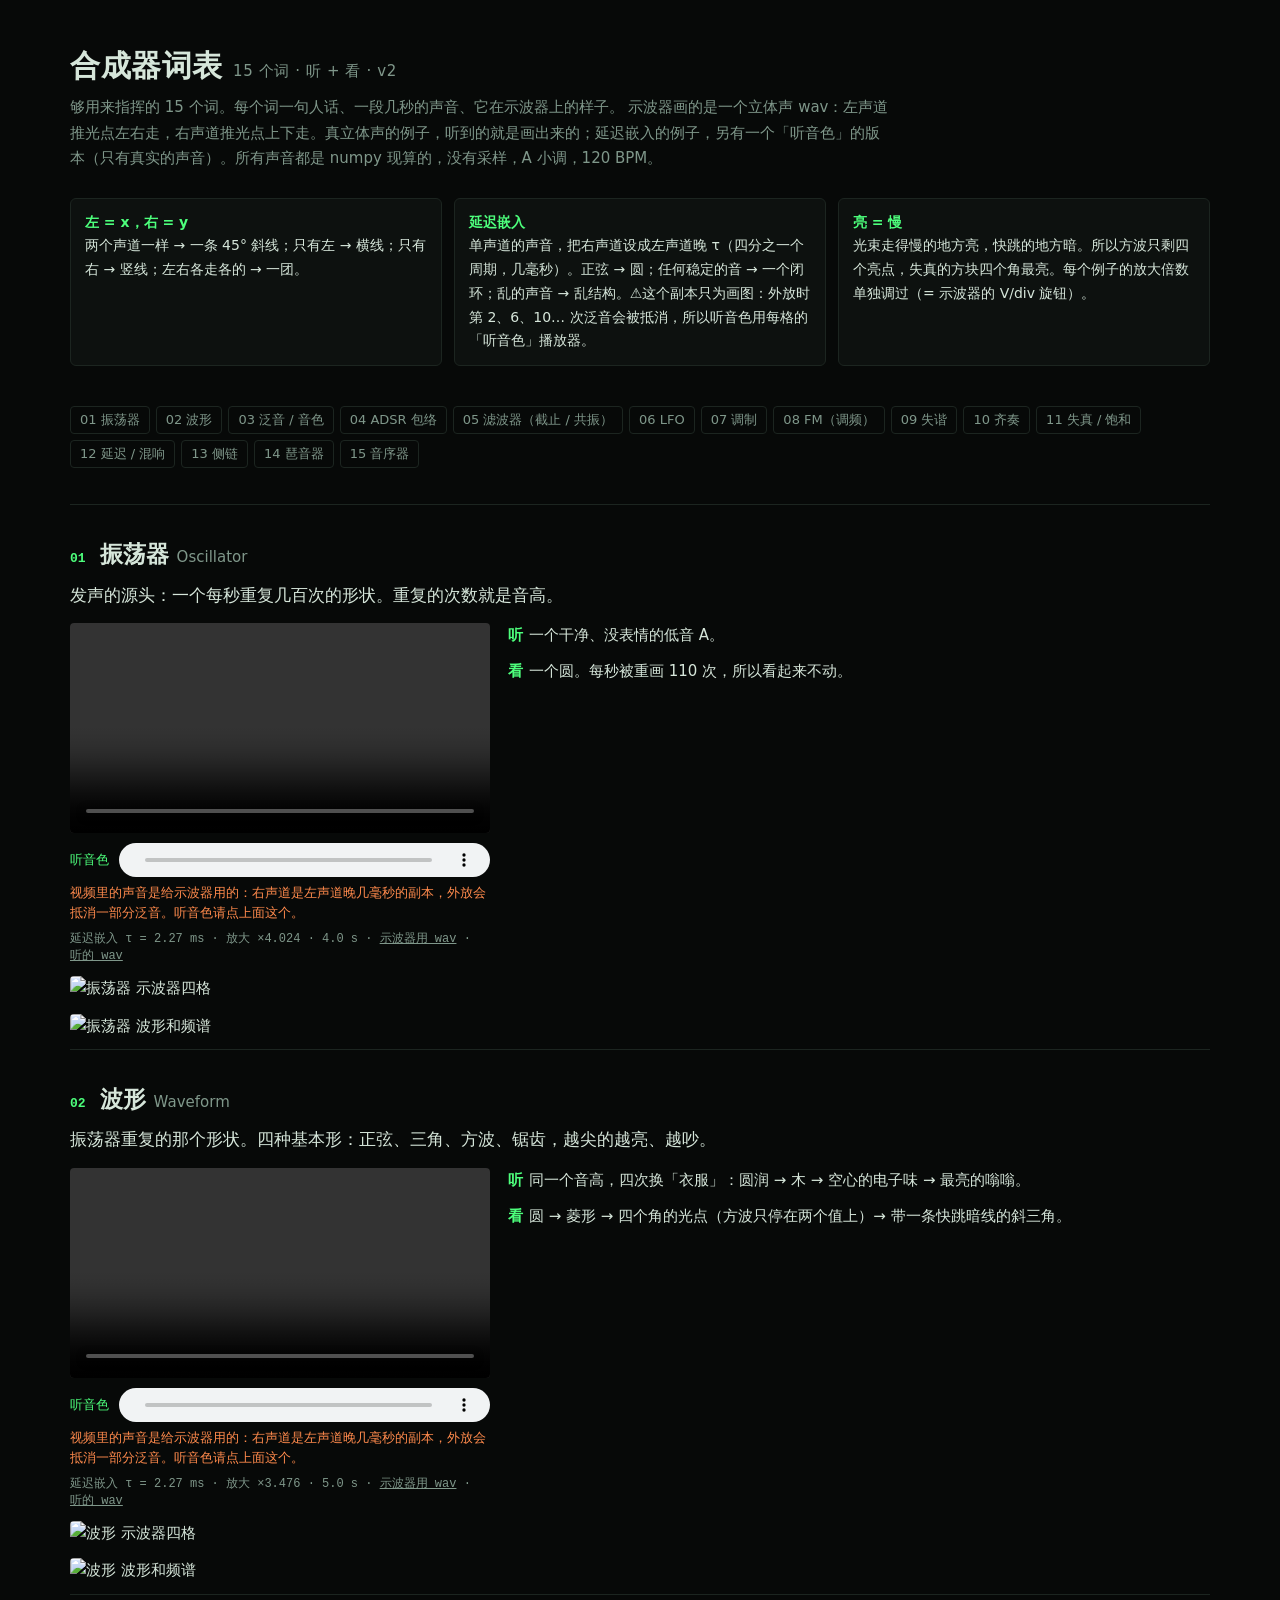
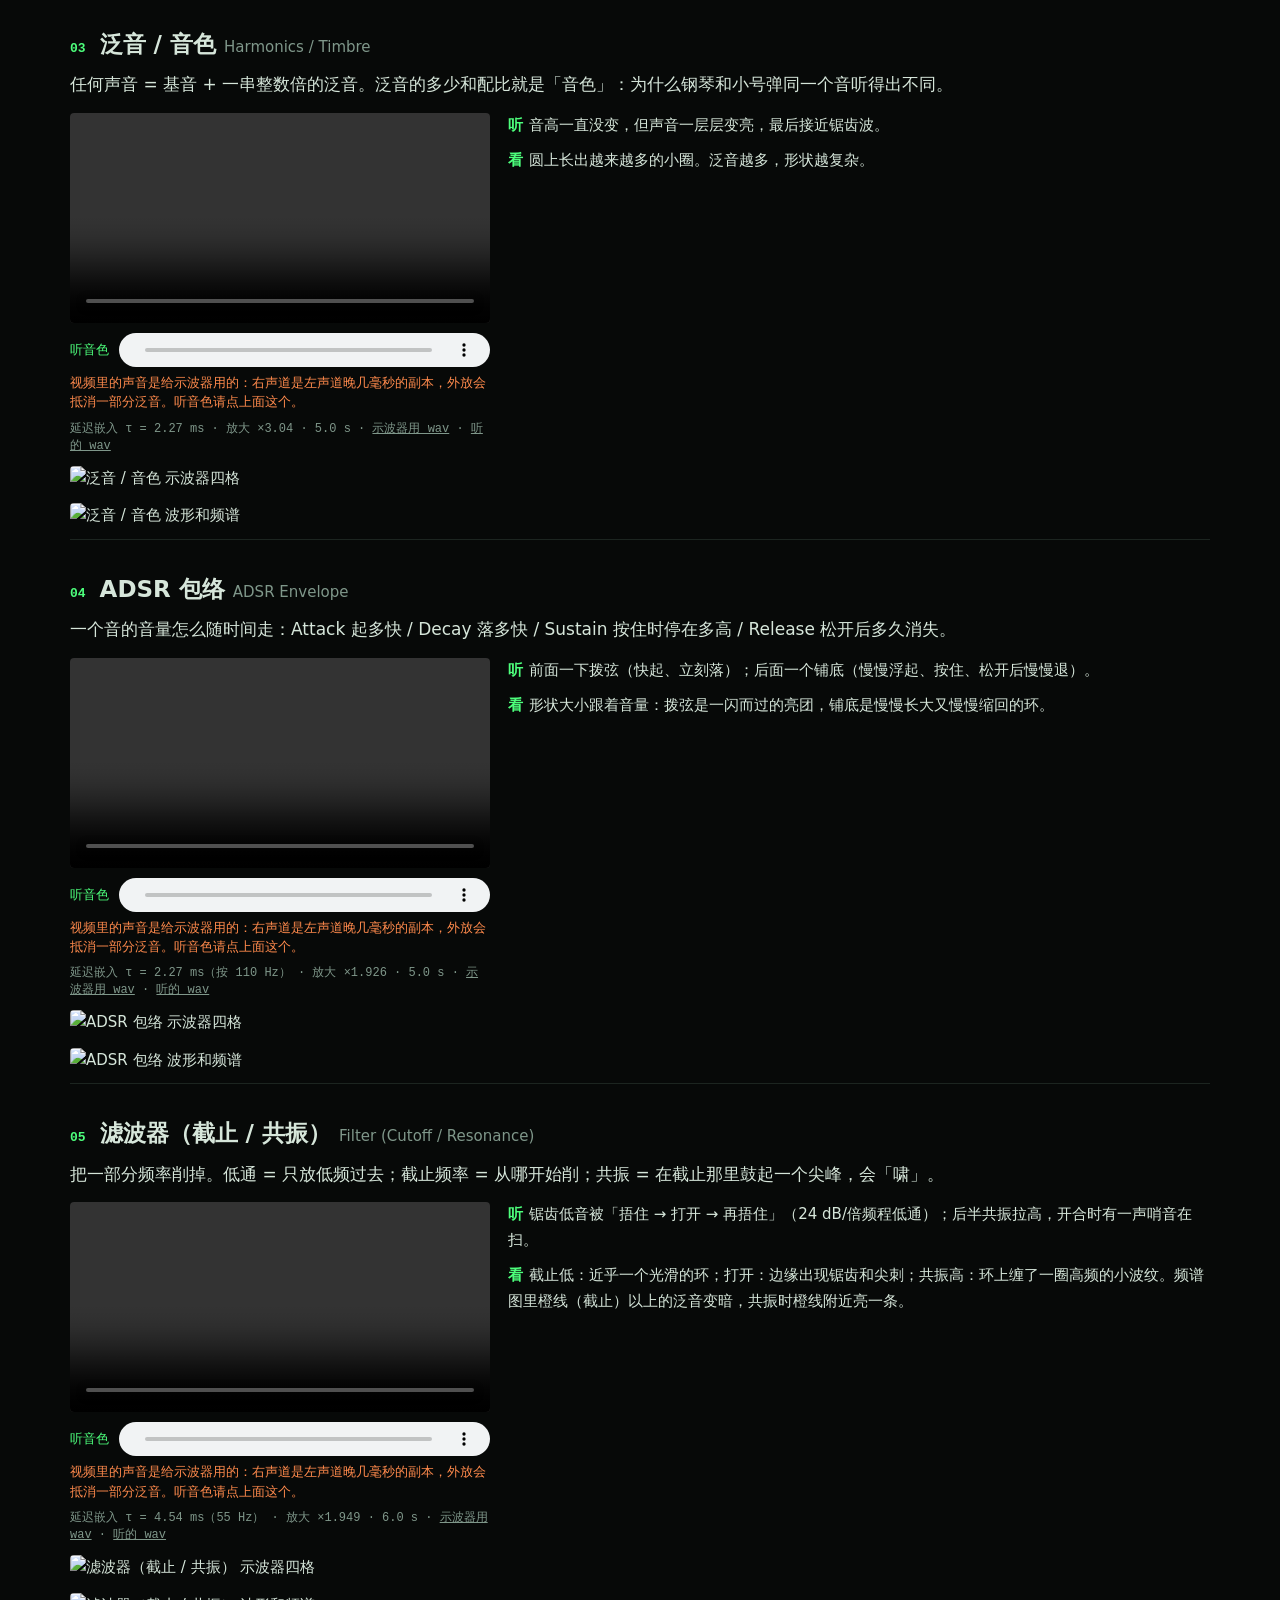
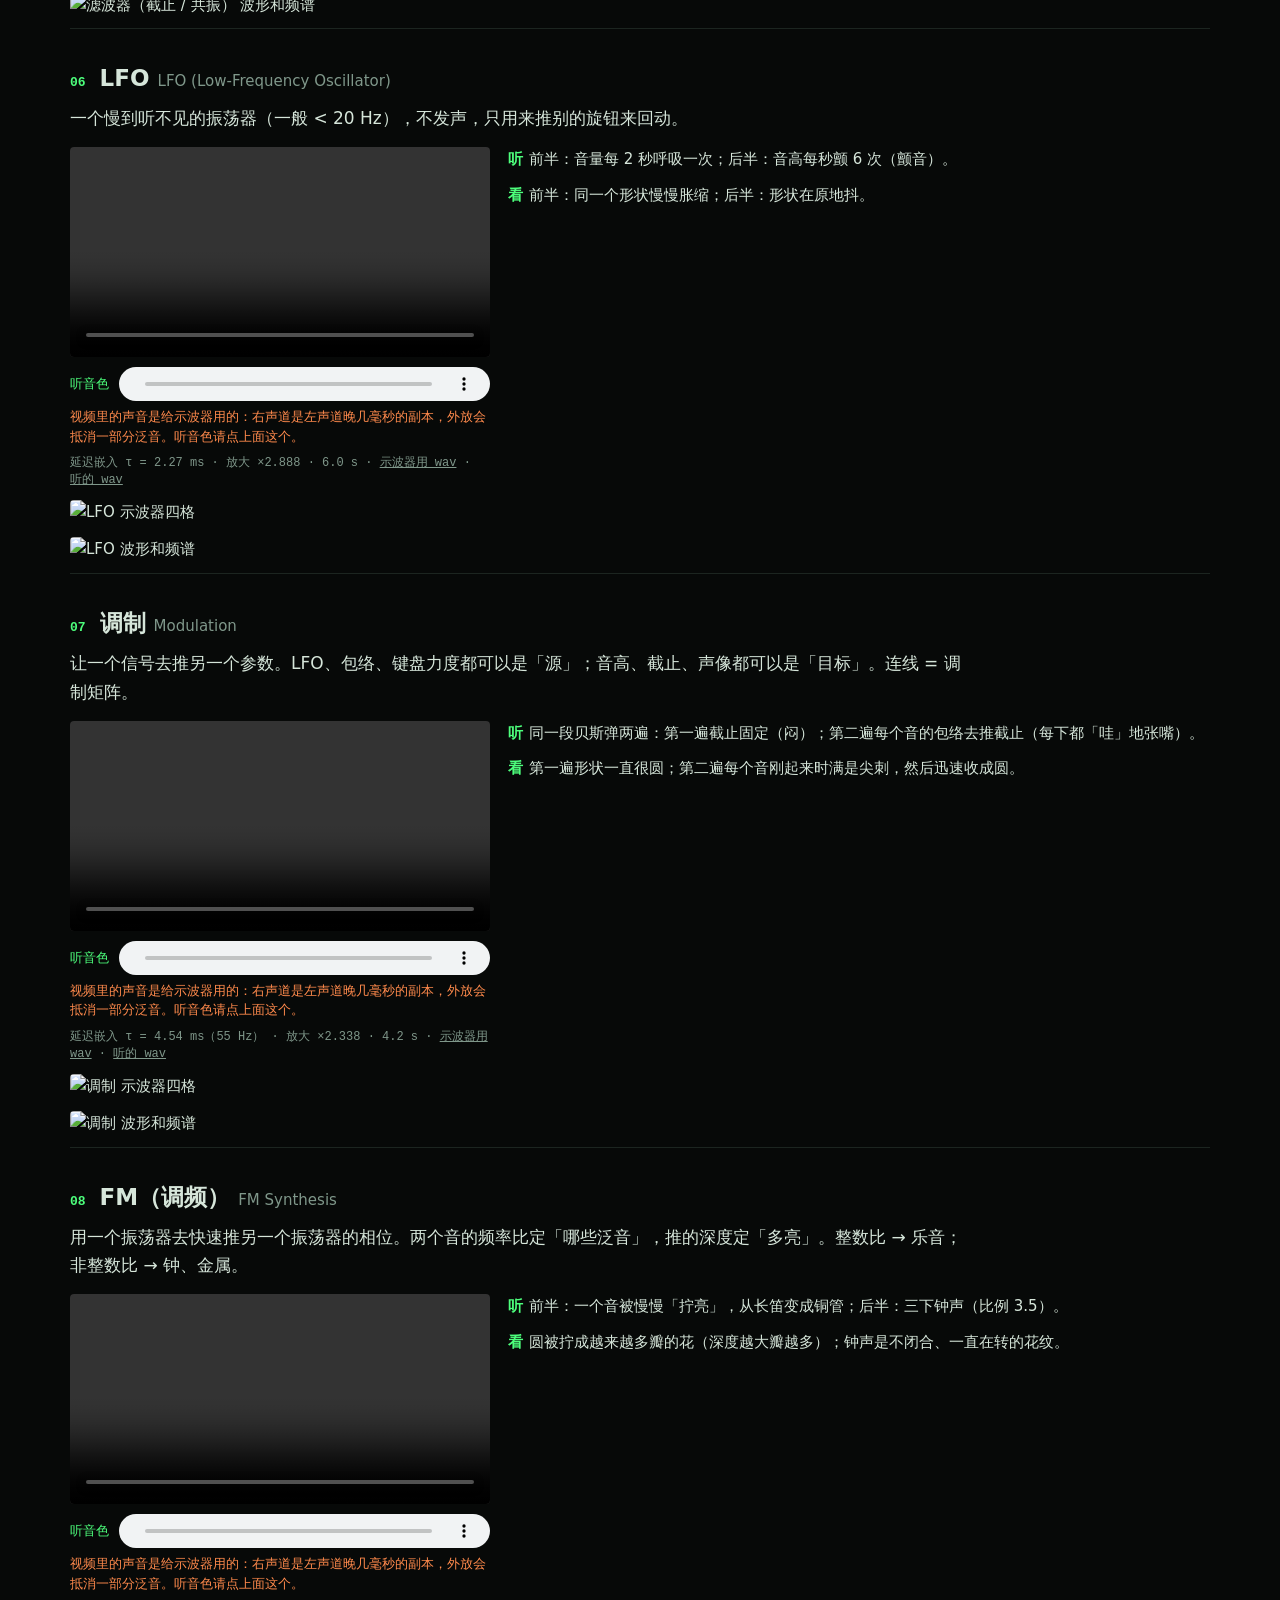
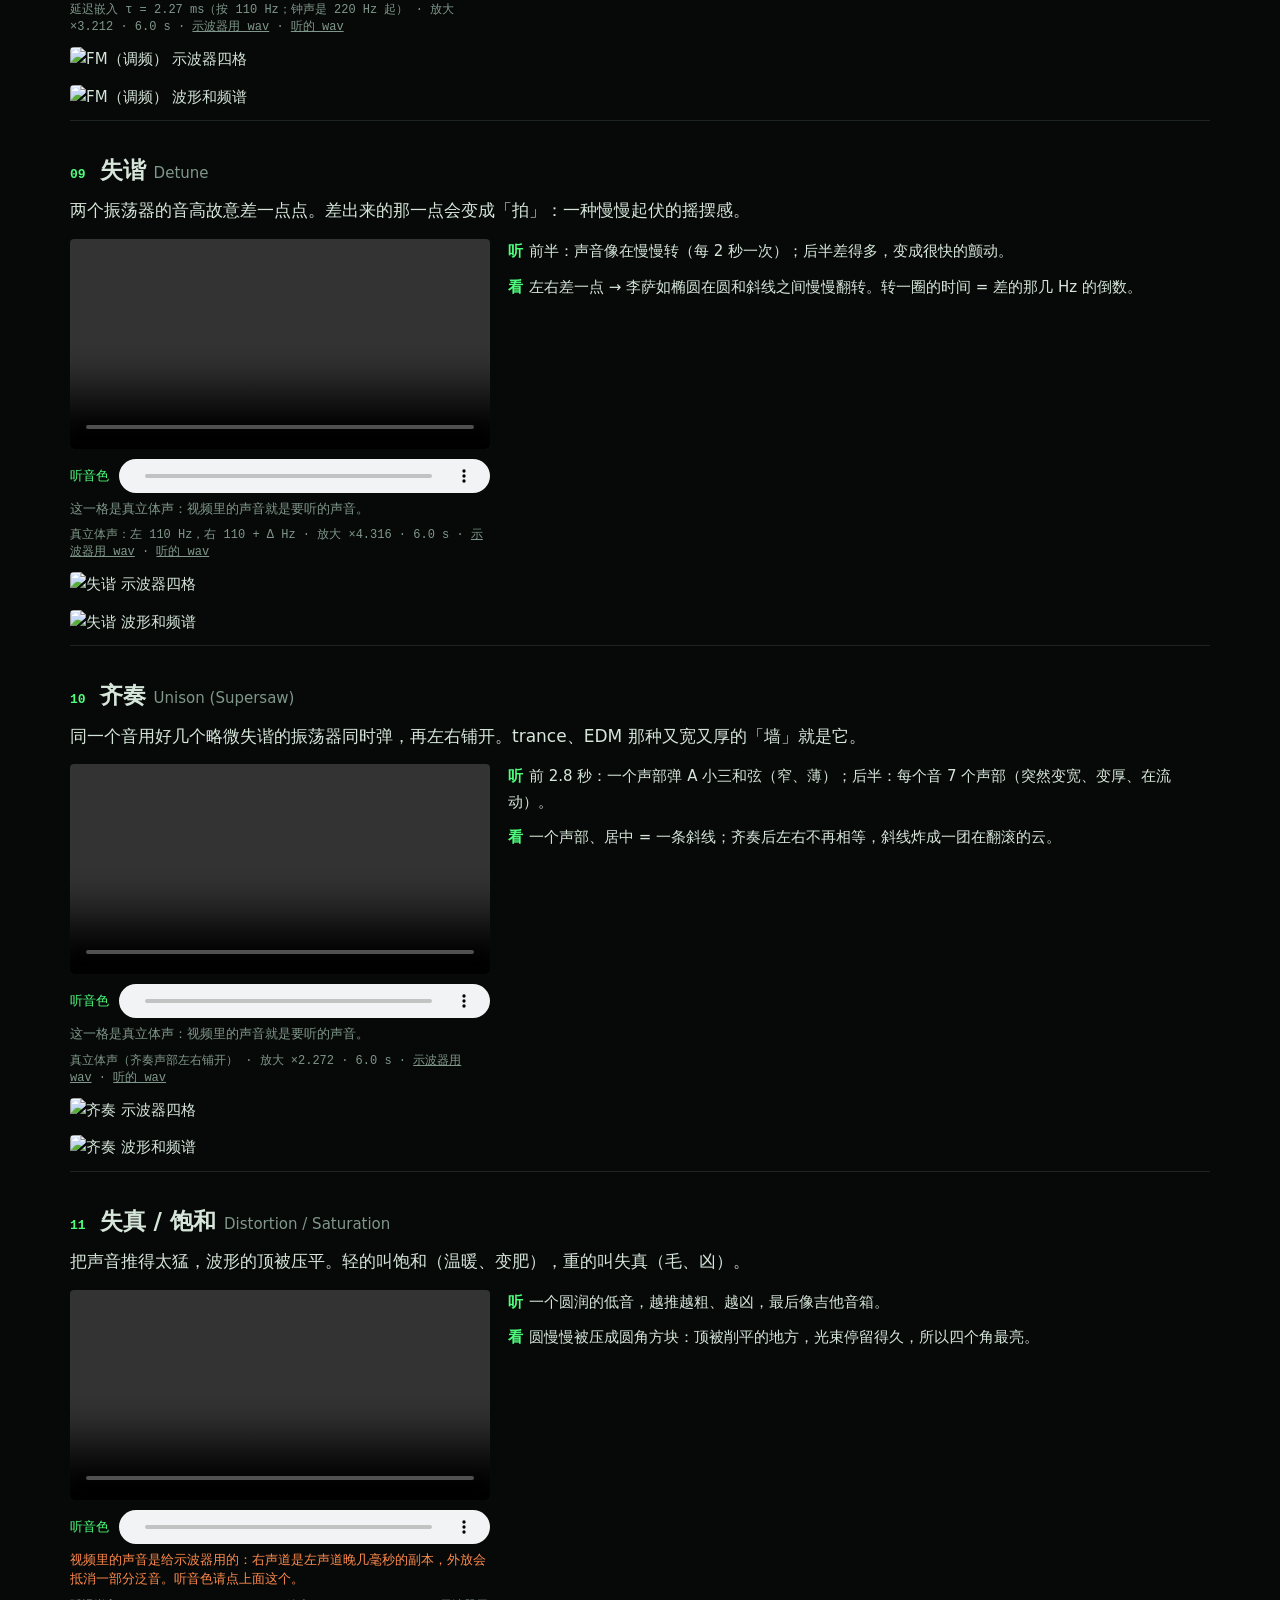
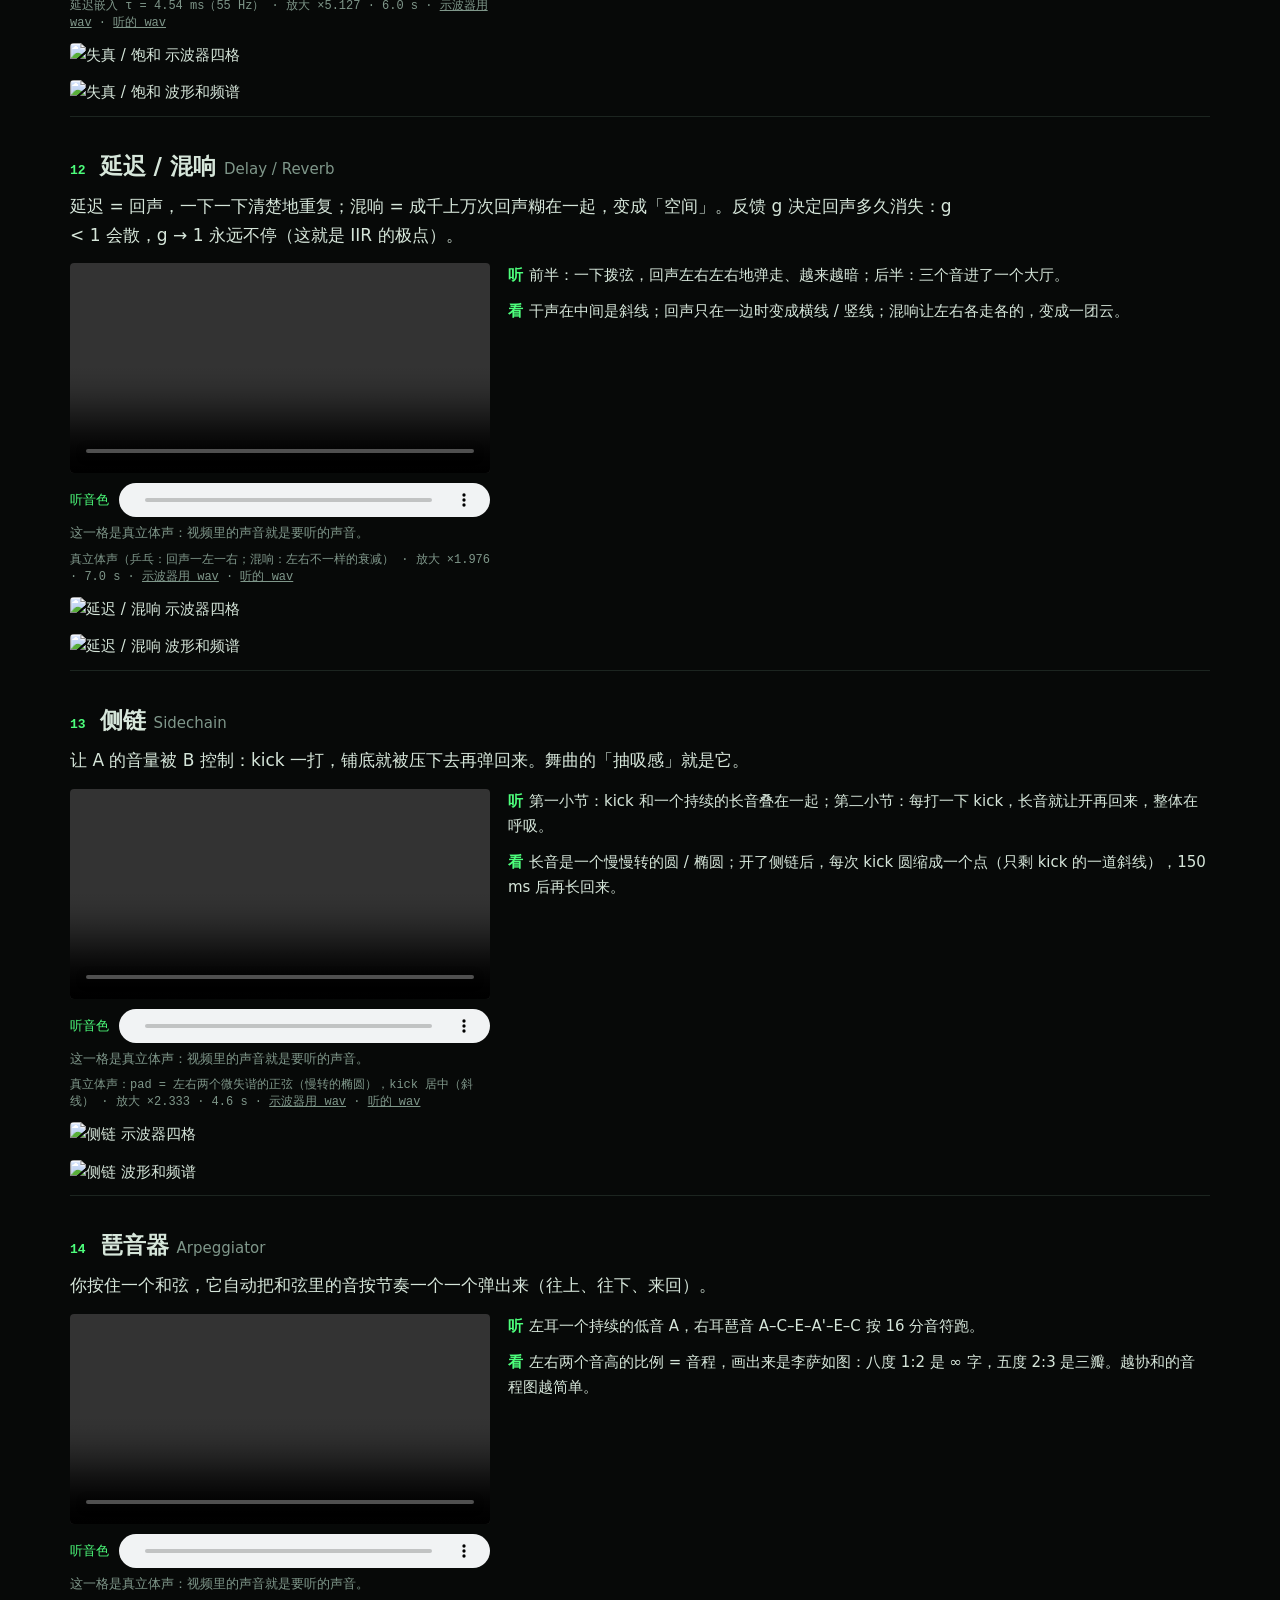
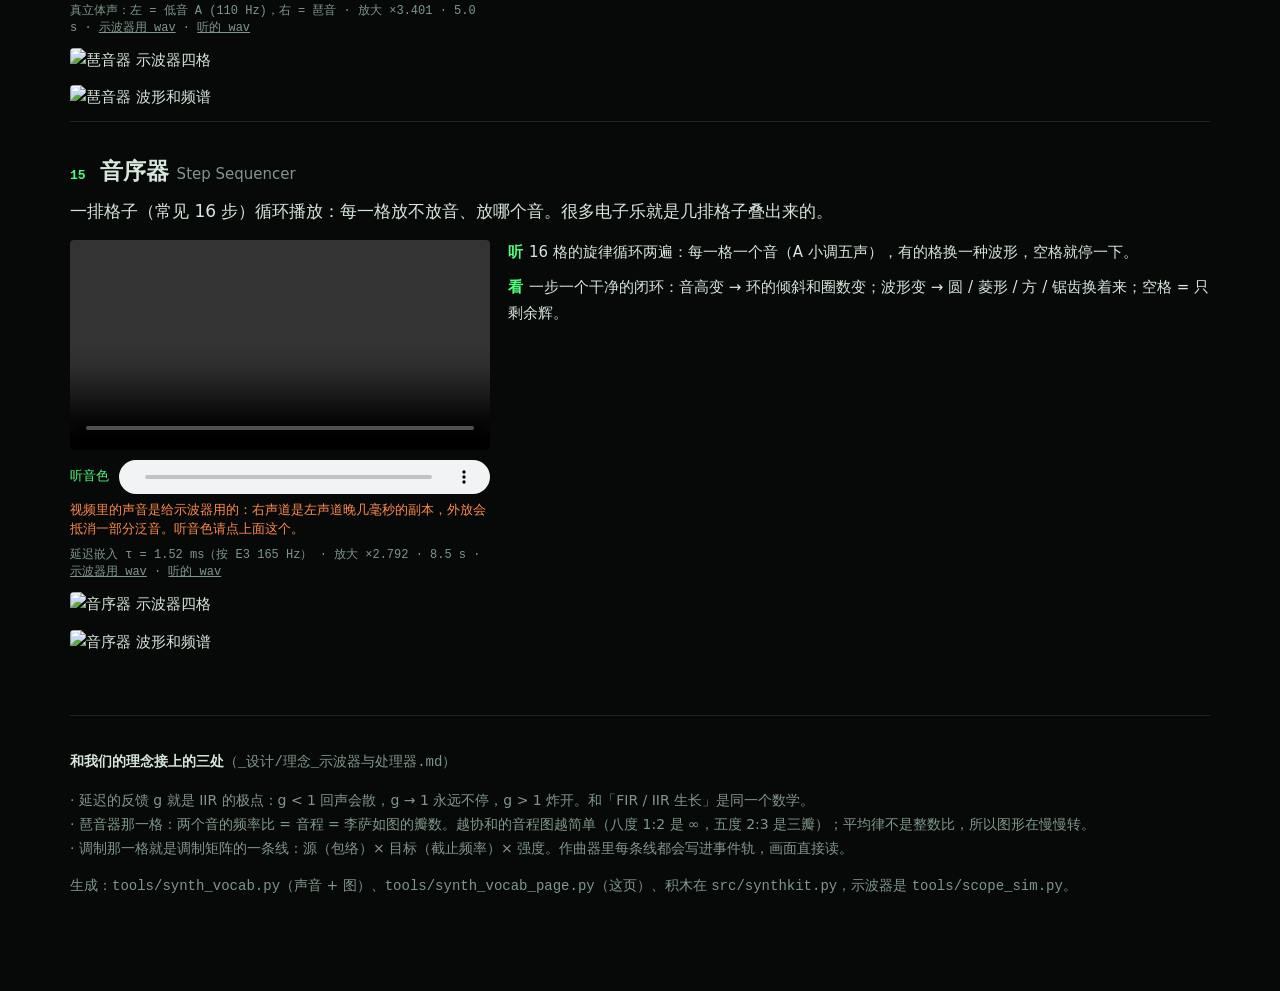
==== commit 480648ef: "合成器词表 v2：听 / 看分开（延迟嵌入另出 listen 版）、音序器改单旋律闭环、侧链改正弦椭圆、滤波 24 dB + 固定 dB 色标 Co-Authored-By: Claude Opus " ====
--- a/-给人类的解释/合成器词表.html
+++ b/-给人类的解释/合成器词表.html
@@ -20,6 +20,9 @@
 .row{display:grid;grid-template-columns:420px 1fr;gap:18px;align-items:start}
 video{width:100%;border-radius:4px;background:#000;display:block}
 .cues p{margin:0 0 10px}.cues b{color:var(--g);font-weight:600;margin-right:6px}
+.listen{display:flex;align-items:center;gap:10px;margin-top:10px}.listen span{font-size:13px;color:var(--g);white-space:nowrap}
+.listen audio{width:100%;height:34px}
+.warn{font-size:12.5px;color:var(--o);margin:6px 0 0;line-height:1.55}.warn.ok{color:var(--dim)}
 .meta{font:12px Consolas,monospace;color:var(--dim);margin-top:8px}
 .meta a{color:var(--dim)}
 img{width:100%;display:block;border-radius:4px;margin-top:12px}
@@ -27,12 +30,12 @@
 .foot b{color:var(--ink)}
 @media (max-width:820px){.row{grid-template-columns:1fr}.how{grid-template-columns:1fr}}
 </style></head><body><div class="wrap">
-<h1>合成器词表<small>15 个词 · 听 + 看 · v1</small></h1>
+<h1>合成器词表<small>15 个词 · 听 + 看 · v2</small></h1>
 <p class="lead">够用来指挥的 15 个词。每个词一句人话、一段几秒的声音、它在示波器上的样子。
-<b>你听到的就是示波器画出来的</b>：同一个无损 wav，左声道推光点左右走，右声道推光点上下走。所有声音都是 numpy 现算的，没有采样，A 小调，120 BPM。</p>
+示波器画的是一个立体声 wav：左声道推光点左右走，右声道推光点上下走。真立体声的例子，听到的就是画出来的；延迟嵌入的例子，另有一个「听音色」的版本（只有真实的声音）。所有声音都是 numpy 现算的，没有采样，A 小调，120 BPM。</p>
 <div class="how">
 <div><b>左 = x，右 = y</b><br>两个声道一样 → 一条 45° 斜线；只有左 → 横线；只有右 → 竖线；左右各走各的 → 一团。</div>
-<div><b>延迟嵌入</b><br>单声道的声音，把右声道设成左声道晚 τ（四分之一个周期，几毫秒）。正弦 → 圆；任何稳定的音 → 一个闭环；乱的声音 → 乱结构。听起来几乎一样。</div>
+<div><b>延迟嵌入</b><br>单声道的声音，把右声道设成左声道晚 τ（四分之一个周期，几毫秒）。正弦 → 圆；任何稳定的音 → 一个闭环；乱的声音 → 乱结构。⚠️这个副本只为画图：外放时第 2、6、10… 次泛音会被抵消，所以听音色用每格的「听音色」播放器。</div>
 <div><b>亮 = 慢</b><br>光束走得慢的地方亮，快跳的地方暗。所以方波只剩四个亮点，失真的方块四个角最亮。每个例子的放大倍数单独调过（= 示波器的 V/div 旋钮）。</div>
 </div><nav>
 <a href="#t01">01 振荡器</a>
@@ -53,94 +56,124 @@
 </nav>
 <section id="t01"><div class="hd"><span class="num">01</span><h2>振荡器<span>Oscillator</span></h2></div>
 <p class="one">发声的源头：一个每秒重复几百次的形状。重复的次数就是音高。</p>
-<div class="row"><div><video controls preload="metadata" src="../../../Projekt_Visual/样片_示波器/词表/v1/01_oscillator_scope.mp4"></video>
-<div class="meta">延迟嵌入 τ = 2.27 ms · 放大 ×4.024 · 4.0 s · <a href="../../../Projekt_Visual/样片_示波器/词表/v1/01_oscillator.wav">无损 wav</a></div></div>
+<div class="row"><div><video controls preload="metadata" src="../../../Projekt_Visual/样片_示波器/词表/v2/01_oscillator_scope.mp4"></video>
+<div class="listen"><span>听音色</span><audio controls preload="none" src="../../../Projekt_Visual/样片_示波器/词表/v2/01_oscillator_listen.wav"></audio></div>
+<p class="warn">视频里的声音是给示波器用的：右声道是左声道晚几毫秒的副本，外放会抵消一部分泛音。听音色请点上面这个。</p>
+<div class="meta">延迟嵌入 τ = 2.27 ms · 放大 ×4.024 · 4.0 s · <a href="../../../Projekt_Visual/样片_示波器/词表/v2/01_oscillator.wav">示波器用 wav</a> · <a href="../../../Projekt_Visual/样片_示波器/词表/v2/01_oscillator_listen.wav">听的 wav</a></div></div>
 <div class="cues"><p><b>听</b>一个干净、没表情的低音 A。</p><p><b>看</b>一个圆。每秒被重画 110 次，所以看起来不动。</p></div></div>
-<img src="../../../Projekt_Visual/样片_示波器/词表/v1/01_oscillator_scope.jpg" alt="振荡器 示波器四格"><img src="../../../Projekt_Visual/样片_示波器/词表/v1/01_oscillator_spec.jpg" alt="振荡器 波形和频谱"></section>
+<img src="../../../Projekt_Visual/样片_示波器/词表/v2/01_oscillator_scope.jpg" alt="振荡器 示波器四格"><img src="../../../Projekt_Visual/样片_示波器/词表/v2/01_oscillator_spec.jpg" alt="振荡器 波形和频谱"></section>
 <section id="t02"><div class="hd"><span class="num">02</span><h2>波形<span>Waveform</span></h2></div>
 <p class="one">振荡器重复的那个形状。四种基本形：正弦、三角、方波、锯齿，越尖的越亮、越吵。</p>
-<div class="row"><div><video controls preload="metadata" src="../../../Projekt_Visual/样片_示波器/词表/v1/02_waveform_scope.mp4"></video>
-<div class="meta">延迟嵌入 τ = 2.27 ms · 放大 ×3.476 · 5.0 s · <a href="../../../Projekt_Visual/样片_示波器/词表/v1/02_waveform.wav">无损 wav</a></div></div>
+<div class="row"><div><video controls preload="metadata" src="../../../Projekt_Visual/样片_示波器/词表/v2/02_waveform_scope.mp4"></video>
+<div class="listen"><span>听音色</span><audio controls preload="none" src="../../../Projekt_Visual/样片_示波器/词表/v2/02_waveform_listen.wav"></audio></div>
+<p class="warn">视频里的声音是给示波器用的：右声道是左声道晚几毫秒的副本，外放会抵消一部分泛音。听音色请点上面这个。</p>
+<div class="meta">延迟嵌入 τ = 2.27 ms · 放大 ×3.476 · 5.0 s · <a href="../../../Projekt_Visual/样片_示波器/词表/v2/02_waveform.wav">示波器用 wav</a> · <a href="../../../Projekt_Visual/样片_示波器/词表/v2/02_waveform_listen.wav">听的 wav</a></div></div>
 <div class="cues"><p><b>听</b>同一个音高，四次换「衣服」：圆润 → 木 → 空心的电子味 → 最亮的嗡嗡。</p><p><b>看</b>圆 → 菱形 → 四个角的光点（方波只停在两个值上）→ 带一条快跳暗线的斜三角。</p></div></div>
-<img src="../../../Projekt_Visual/样片_示波器/词表/v1/02_waveform_scope.jpg" alt="波形 示波器四格"><img src="../../../Projekt_Visual/样片_示波器/词表/v1/02_waveform_spec.jpg" alt="波形 波形和频谱"></section>
+<img src="../../../Projekt_Visual/样片_示波器/词表/v2/02_waveform_scope.jpg" alt="波形 示波器四格"><img src="../../../Projekt_Visual/样片_示波器/词表/v2/02_waveform_spec.jpg" alt="波形 波形和频谱"></section>
 <section id="t03"><div class="hd"><span class="num">03</span><h2>泛音 / 音色<span>Harmonics / Timbre</span></h2></div>
 <p class="one">任何声音 = 基音 + 一串整数倍的泛音。泛音的多少和配比就是「音色」：为什么钢琴和小号弹同一个音听得出不同。</p>
-<div class="row"><div><video controls preload="metadata" src="../../../Projekt_Visual/样片_示波器/词表/v1/03_harmonics_scope.mp4"></video>
-<div class="meta">延迟嵌入 τ = 2.27 ms · 放大 ×3.04 · 5.0 s · <a href="../../../Projekt_Visual/样片_示波器/词表/v1/03_harmonics.wav">无损 wav</a></div></div>
+<div class="row"><div><video controls preload="metadata" src="../../../Projekt_Visual/样片_示波器/词表/v2/03_harmonics_scope.mp4"></video>
+<div class="listen"><span>听音色</span><audio controls preload="none" src="../../../Projekt_Visual/样片_示波器/词表/v2/03_harmonics_listen.wav"></audio></div>
+<p class="warn">视频里的声音是给示波器用的：右声道是左声道晚几毫秒的副本，外放会抵消一部分泛音。听音色请点上面这个。</p>
+<div class="meta">延迟嵌入 τ = 2.27 ms · 放大 ×3.04 · 5.0 s · <a href="../../../Projekt_Visual/样片_示波器/词表/v2/03_harmonics.wav">示波器用 wav</a> · <a href="../../../Projekt_Visual/样片_示波器/词表/v2/03_harmonics_listen.wav">听的 wav</a></div></div>
 <div class="cues"><p><b>听</b>音高一直没变，但声音一层层变亮，最后接近锯齿波。</p><p><b>看</b>圆上长出越来越多的小圈。泛音越多，形状越复杂。</p></div></div>
-<img src="../../../Projekt_Visual/样片_示波器/词表/v1/03_harmonics_scope.jpg" alt="泛音 / 音色 示波器四格"><img src="../../../Projekt_Visual/样片_示波器/词表/v1/03_harmonics_spec.jpg" alt="泛音 / 音色 波形和频谱"></section>
+<img src="../../../Projekt_Visual/样片_示波器/词表/v2/03_harmonics_scope.jpg" alt="泛音 / 音色 示波器四格"><img src="../../../Projekt_Visual/样片_示波器/词表/v2/03_harmonics_spec.jpg" alt="泛音 / 音色 波形和频谱"></section>
 <section id="t04"><div class="hd"><span class="num">04</span><h2>ADSR 包络<span>ADSR Envelope</span></h2></div>
 <p class="one">一个音的音量怎么随时间走：Attack 起多快 / Decay 落多快 / Sustain 按住时停在多高 / Release 松开后多久消失。</p>
-<div class="row"><div><video controls preload="metadata" src="../../../Projekt_Visual/样片_示波器/词表/v1/04_adsr_scope.mp4"></video>
-<div class="meta">延迟嵌入 τ = 2.27 ms（按 110 Hz） · 放大 ×1.926 · 5.0 s · <a href="../../../Projekt_Visual/样片_示波器/词表/v1/04_adsr.wav">无损 wav</a></div></div>
+<div class="row"><div><video controls preload="metadata" src="../../../Projekt_Visual/样片_示波器/词表/v2/04_adsr_scope.mp4"></video>
+<div class="listen"><span>听音色</span><audio controls preload="none" src="../../../Projekt_Visual/样片_示波器/词表/v2/04_adsr_listen.wav"></audio></div>
+<p class="warn">视频里的声音是给示波器用的：右声道是左声道晚几毫秒的副本，外放会抵消一部分泛音。听音色请点上面这个。</p>
+<div class="meta">延迟嵌入 τ = 2.27 ms（按 110 Hz） · 放大 ×1.926 · 5.0 s · <a href="../../../Projekt_Visual/样片_示波器/词表/v2/04_adsr.wav">示波器用 wav</a> · <a href="../../../Projekt_Visual/样片_示波器/词表/v2/04_adsr_listen.wav">听的 wav</a></div></div>
 <div class="cues"><p><b>听</b>前面一下拨弦（快起、立刻落）；后面一个铺底（慢慢浮起、按住、松开后慢慢退）。</p><p><b>看</b>形状大小跟着音量：拨弦是一闪而过的亮团，铺底是慢慢长大又慢慢缩回的环。</p></div></div>
-<img src="../../../Projekt_Visual/样片_示波器/词表/v1/04_adsr_scope.jpg" alt="ADSR 包络 示波器四格"><img src="../../../Projekt_Visual/样片_示波器/词表/v1/04_adsr_spec.jpg" alt="ADSR 包络 波形和频谱"></section>
+<img src="../../../Projekt_Visual/样片_示波器/词表/v2/04_adsr_scope.jpg" alt="ADSR 包络 示波器四格"><img src="../../../Projekt_Visual/样片_示波器/词表/v2/04_adsr_spec.jpg" alt="ADSR 包络 波形和频谱"></section>
 <section id="t05"><div class="hd"><span class="num">05</span><h2>滤波器（截止 / 共振）<span>Filter (Cutoff / Resonance)</span></h2></div>
 <p class="one">把一部分频率削掉。低通 = 只放低频过去；截止频率 = 从哪开始削；共振 = 在截止那里鼓起一个尖峰，会「啸」。</p>
-<div class="row"><div><video controls preload="metadata" src="../../../Projekt_Visual/样片_示波器/词表/v1/05_filter_scope.mp4"></video>
-<div class="meta">延迟嵌入 τ = 4.54 ms（55 Hz） · 放大 ×1.757 · 6.0 s · <a href="../../../Projekt_Visual/样片_示波器/词表/v1/05_filter.wav">无损 wav</a></div></div>
-<div class="cues"><p><b>听</b>锯齿低音被「捂住 → 打开 → 再捂住」；后半共振拉高，开合时有一声哨音在扫。</p><p><b>看</b>截止低：近乎一个光滑的环；打开：边缘出现锯齿和尖刺；共振高：环上缠了一圈高频的小波纹。</p></div></div>
-<img src="../../../Projekt_Visual/样片_示波器/词表/v1/05_filter_scope.jpg" alt="滤波器（截止 / 共振） 示波器四格"><img src="../../../Projekt_Visual/样片_示波器/词表/v1/05_filter_spec.jpg" alt="滤波器（截止 / 共振） 波形和频谱"></section>
+<div class="row"><div><video controls preload="metadata" src="../../../Projekt_Visual/样片_示波器/词表/v2/05_filter_scope.mp4"></video>
+<div class="listen"><span>听音色</span><audio controls preload="none" src="../../../Projekt_Visual/样片_示波器/词表/v2/05_filter_listen.wav"></audio></div>
+<p class="warn">视频里的声音是给示波器用的：右声道是左声道晚几毫秒的副本，外放会抵消一部分泛音。听音色请点上面这个。</p>
+<div class="meta">延迟嵌入 τ = 4.54 ms（55 Hz） · 放大 ×1.949 · 6.0 s · <a href="../../../Projekt_Visual/样片_示波器/词表/v2/05_filter.wav">示波器用 wav</a> · <a href="../../../Projekt_Visual/样片_示波器/词表/v2/05_filter_listen.wav">听的 wav</a></div></div>
+<div class="cues"><p><b>听</b>锯齿低音被「捂住 → 打开 → 再捂住」（24 dB/倍频程低通）；后半共振拉高，开合时有一声哨音在扫。</p><p><b>看</b>截止低：近乎一个光滑的环；打开：边缘出现锯齿和尖刺；共振高：环上缠了一圈高频的小波纹。频谱图里橙线（截止）以上的泛音变暗，共振时橙线附近亮一条。</p></div></div>
+<img src="../../../Projekt_Visual/样片_示波器/词表/v2/05_filter_scope.jpg" alt="滤波器（截止 / 共振） 示波器四格"><img src="../../../Projekt_Visual/样片_示波器/词表/v2/05_filter_spec.jpg" alt="滤波器（截止 / 共振） 波形和频谱"></section>
 <section id="t06"><div class="hd"><span class="num">06</span><h2>LFO<span>LFO (Low-Frequency Oscillator)</span></h2></div>
 <p class="one">一个慢到听不见的振荡器（一般 &lt; 20 Hz），不发声，只用来推别的旋钮来回动。</p>
-<div class="row"><div><video controls preload="metadata" src="../../../Projekt_Visual/样片_示波器/词表/v1/06_lfo_scope.mp4"></video>
-<div class="meta">延迟嵌入 τ = 2.27 ms · 放大 ×2.888 · 6.0 s · <a href="../../../Projekt_Visual/样片_示波器/词表/v1/06_lfo.wav">无损 wav</a></div></div>
+<div class="row"><div><video controls preload="metadata" src="../../../Projekt_Visual/样片_示波器/词表/v2/06_lfo_scope.mp4"></video>
+<div class="listen"><span>听音色</span><audio controls preload="none" src="../../../Projekt_Visual/样片_示波器/词表/v2/06_lfo_listen.wav"></audio></div>
+<p class="warn">视频里的声音是给示波器用的：右声道是左声道晚几毫秒的副本，外放会抵消一部分泛音。听音色请点上面这个。</p>
+<div class="meta">延迟嵌入 τ = 2.27 ms · 放大 ×2.888 · 6.0 s · <a href="../../../Projekt_Visual/样片_示波器/词表/v2/06_lfo.wav">示波器用 wav</a> · <a href="../../../Projekt_Visual/样片_示波器/词表/v2/06_lfo_listen.wav">听的 wav</a></div></div>
 <div class="cues"><p><b>听</b>前半：音量每 2 秒呼吸一次；后半：音高每秒颤 6 次（颤音）。</p><p><b>看</b>前半：同一个形状慢慢胀缩；后半：形状在原地抖。</p></div></div>
-<img src="../../../Projekt_Visual/样片_示波器/词表/v1/06_lfo_scope.jpg" alt="LFO 示波器四格"><img src="../../../Projekt_Visual/样片_示波器/词表/v1/06_lfo_spec.jpg" alt="LFO 波形和频谱"></section>
+<img src="../../../Projekt_Visual/样片_示波器/词表/v2/06_lfo_scope.jpg" alt="LFO 示波器四格"><img src="../../../Projekt_Visual/样片_示波器/词表/v2/06_lfo_spec.jpg" alt="LFO 波形和频谱"></section>
 <section id="t07"><div class="hd"><span class="num">07</span><h2>调制<span>Modulation</span></h2></div>
 <p class="one">让一个信号去推另一个参数。LFO、包络、键盘力度都可以是「源」；音高、截止、声像都可以是「目标」。连线 = 调制矩阵。</p>
-<div class="row"><div><video controls preload="metadata" src="../../../Projekt_Visual/样片_示波器/词表/v1/07_modulation_scope.mp4"></video>
-<div class="meta">延迟嵌入 τ = 4.54 ms（55 Hz） · 放大 ×2.338 · 4.2 s · <a href="../../../Projekt_Visual/样片_示波器/词表/v1/07_modulation.wav">无损 wav</a></div></div>
+<div class="row"><div><video controls preload="metadata" src="../../../Projekt_Visual/样片_示波器/词表/v2/07_modulation_scope.mp4"></video>
+<div class="listen"><span>听音色</span><audio controls preload="none" src="../../../Projekt_Visual/样片_示波器/词表/v2/07_modulation_listen.wav"></audio></div>
+<p class="warn">视频里的声音是给示波器用的：右声道是左声道晚几毫秒的副本，外放会抵消一部分泛音。听音色请点上面这个。</p>
+<div class="meta">延迟嵌入 τ = 4.54 ms（55 Hz） · 放大 ×2.338 · 4.2 s · <a href="../../../Projekt_Visual/样片_示波器/词表/v2/07_modulation.wav">示波器用 wav</a> · <a href="../../../Projekt_Visual/样片_示波器/词表/v2/07_modulation_listen.wav">听的 wav</a></div></div>
 <div class="cues"><p><b>听</b>同一段贝斯弹两遍：第一遍截止固定（闷）；第二遍每个音的包络去推截止（每下都「哇」地张嘴）。</p><p><b>看</b>第一遍形状一直很圆；第二遍每个音刚起来时满是尖刺，然后迅速收成圆。</p></div></div>
-<img src="../../../Projekt_Visual/样片_示波器/词表/v1/07_modulation_scope.jpg" alt="调制 示波器四格"><img src="../../../Projekt_Visual/样片_示波器/词表/v1/07_modulation_spec.jpg" alt="调制 波形和频谱"></section>
+<img src="../../../Projekt_Visual/样片_示波器/词表/v2/07_modulation_scope.jpg" alt="调制 示波器四格"><img src="../../../Projekt_Visual/样片_示波器/词表/v2/07_modulation_spec.jpg" alt="调制 波形和频谱"></section>
 <section id="t08"><div class="hd"><span class="num">08</span><h2>FM（调频）<span>FM Synthesis</span></h2></div>
 <p class="one">用一个振荡器去快速推另一个振荡器的相位。两个音的频率比定「哪些泛音」，推的深度定「多亮」。整数比 → 乐音；非整数比 → 钟、金属。</p>
-<div class="row"><div><video controls preload="metadata" src="../../../Projekt_Visual/样片_示波器/词表/v1/08_fm_scope.mp4"></video>
-<div class="meta">延迟嵌入 τ = 2.27 ms（按 110 Hz；钟声是 220 Hz 起） · 放大 ×3.212 · 6.0 s · <a href="../../../Projekt_Visual/样片_示波器/词表/v1/08_fm.wav">无损 wav</a></div></div>
+<div class="row"><div><video controls preload="metadata" src="../../../Projekt_Visual/样片_示波器/词表/v2/08_fm_scope.mp4"></video>
+<div class="listen"><span>听音色</span><audio controls preload="none" src="../../../Projekt_Visual/样片_示波器/词表/v2/08_fm_listen.wav"></audio></div>
+<p class="warn">视频里的声音是给示波器用的：右声道是左声道晚几毫秒的副本，外放会抵消一部分泛音。听音色请点上面这个。</p>
+<div class="meta">延迟嵌入 τ = 2.27 ms（按 110 Hz；钟声是 220 Hz 起） · 放大 ×3.212 · 6.0 s · <a href="../../../Projekt_Visual/样片_示波器/词表/v2/08_fm.wav">示波器用 wav</a> · <a href="../../../Projekt_Visual/样片_示波器/词表/v2/08_fm_listen.wav">听的 wav</a></div></div>
 <div class="cues"><p><b>听</b>前半：一个音被慢慢「拧亮」，从长笛变成铜管；后半：三下钟声（比例 3.5）。</p><p><b>看</b>圆被拧成越来越多瓣的花（深度越大瓣越多）；钟声是不闭合、一直在转的花纹。</p></div></div>
-<img src="../../../Projekt_Visual/样片_示波器/词表/v1/08_fm_scope.jpg" alt="FM（调频） 示波器四格"><img src="../../../Projekt_Visual/样片_示波器/词表/v1/08_fm_spec.jpg" alt="FM（调频） 波形和频谱"></section>
+<img src="../../../Projekt_Visual/样片_示波器/词表/v2/08_fm_scope.jpg" alt="FM（调频） 示波器四格"><img src="../../../Projekt_Visual/样片_示波器/词表/v2/08_fm_spec.jpg" alt="FM（调频） 波形和频谱"></section>
 <section id="t09"><div class="hd"><span class="num">09</span><h2>失谐<span>Detune</span></h2></div>
 <p class="one">两个振荡器的音高故意差一点点。差出来的那一点会变成「拍」：一种慢慢起伏的摇摆感。</p>
-<div class="row"><div><video controls preload="metadata" src="../../../Projekt_Visual/样片_示波器/词表/v1/09_detune_scope.mp4"></video>
-<div class="meta">真立体声：左 110 Hz，右 110 + Δ Hz · 放大 ×4.316 · 6.0 s · <a href="../../../Projekt_Visual/样片_示波器/词表/v1/09_detune.wav">无损 wav</a></div></div>
+<div class="row"><div><video controls preload="metadata" src="../../../Projekt_Visual/样片_示波器/词表/v2/09_detune_scope.mp4"></video>
+<div class="listen"><span>听音色</span><audio controls preload="none" src="../../../Projekt_Visual/样片_示波器/词表/v2/09_detune_listen.wav"></audio></div>
+<p class="warn ok">这一格是真立体声：视频里的声音就是要听的声音。</p>
+<div class="meta">真立体声：左 110 Hz，右 110 + Δ Hz · 放大 ×4.316 · 6.0 s · <a href="../../../Projekt_Visual/样片_示波器/词表/v2/09_detune.wav">示波器用 wav</a> · <a href="../../../Projekt_Visual/样片_示波器/词表/v2/09_detune_listen.wav">听的 wav</a></div></div>
 <div class="cues"><p><b>听</b>前半：声音像在慢慢转（每 2 秒一次）；后半差得多，变成很快的颤动。</p><p><b>看</b>左右差一点 → 李萨如椭圆在圆和斜线之间慢慢翻转。转一圈的时间 = 差的那几 Hz 的倒数。</p></div></div>
-<img src="../../../Projekt_Visual/样片_示波器/词表/v1/09_detune_scope.jpg" alt="失谐 示波器四格"><img src="../../../Projekt_Visual/样片_示波器/词表/v1/09_detune_spec.jpg" alt="失谐 波形和频谱"></section>
+<img src="../../../Projekt_Visual/样片_示波器/词表/v2/09_detune_scope.jpg" alt="失谐 示波器四格"><img src="../../../Projekt_Visual/样片_示波器/词表/v2/09_detune_spec.jpg" alt="失谐 波形和频谱"></section>
 <section id="t10"><div class="hd"><span class="num">10</span><h2>齐奏<span>Unison (Supersaw)</span></h2></div>
 <p class="one">同一个音用好几个略微失谐的振荡器同时弹，再左右铺开。trance、EDM 那种又宽又厚的「墙」就是它。</p>
-<div class="row"><div><video controls preload="metadata" src="../../../Projekt_Visual/样片_示波器/词表/v1/10_unison_scope.mp4"></video>
-<div class="meta">真立体声（齐奏声部左右铺开） · 放大 ×2.272 · 6.0 s · <a href="../../../Projekt_Visual/样片_示波器/词表/v1/10_unison.wav">无损 wav</a></div></div>
+<div class="row"><div><video controls preload="metadata" src="../../../Projekt_Visual/样片_示波器/词表/v2/10_unison_scope.mp4"></video>
+<div class="listen"><span>听音色</span><audio controls preload="none" src="../../../Projekt_Visual/样片_示波器/词表/v2/10_unison_listen.wav"></audio></div>
+<p class="warn ok">这一格是真立体声：视频里的声音就是要听的声音。</p>
+<div class="meta">真立体声（齐奏声部左右铺开） · 放大 ×2.272 · 6.0 s · <a href="../../../Projekt_Visual/样片_示波器/词表/v2/10_unison.wav">示波器用 wav</a> · <a href="../../../Projekt_Visual/样片_示波器/词表/v2/10_unison_listen.wav">听的 wav</a></div></div>
 <div class="cues"><p><b>听</b>前 2.8 秒：一个声部弹 A 小三和弦（窄、薄）；后半：每个音 7 个声部（突然变宽、变厚、在流动）。</p><p><b>看</b>一个声部、居中 = 一条斜线；齐奏后左右不再相等，斜线炸成一团在翻滚的云。</p></div></div>
-<img src="../../../Projekt_Visual/样片_示波器/词表/v1/10_unison_scope.jpg" alt="齐奏 示波器四格"><img src="../../../Projekt_Visual/样片_示波器/词表/v1/10_unison_spec.jpg" alt="齐奏 波形和频谱"></section>
+<img src="../../../Projekt_Visual/样片_示波器/词表/v2/10_unison_scope.jpg" alt="齐奏 示波器四格"><img src="../../../Projekt_Visual/样片_示波器/词表/v2/10_unison_spec.jpg" alt="齐奏 波形和频谱"></section>
 <section id="t11"><div class="hd"><span class="num">11</span><h2>失真 / 饱和<span>Distortion / Saturation</span></h2></div>
 <p class="one">把声音推得太猛，波形的顶被压平。轻的叫饱和（温暖、变肥），重的叫失真（毛、凶）。</p>
-<div class="row"><div><video controls preload="metadata" src="../../../Projekt_Visual/样片_示波器/词表/v1/11_distortion_scope.mp4"></video>
-<div class="meta">延迟嵌入 τ = 4.54 ms（55 Hz） · 放大 ×5.127 · 6.0 s · <a href="../../../Projekt_Visual/样片_示波器/词表/v1/11_distortion.wav">无损 wav</a></div></div>
+<div class="row"><div><video controls preload="metadata" src="../../../Projekt_Visual/样片_示波器/词表/v2/11_distortion_scope.mp4"></video>
+<div class="listen"><span>听音色</span><audio controls preload="none" src="../../../Projekt_Visual/样片_示波器/词表/v2/11_distortion_listen.wav"></audio></div>
+<p class="warn">视频里的声音是给示波器用的：右声道是左声道晚几毫秒的副本，外放会抵消一部分泛音。听音色请点上面这个。</p>
+<div class="meta">延迟嵌入 τ = 4.54 ms（55 Hz） · 放大 ×5.127 · 6.0 s · <a href="../../../Projekt_Visual/样片_示波器/词表/v2/11_distortion.wav">示波器用 wav</a> · <a href="../../../Projekt_Visual/样片_示波器/词表/v2/11_distortion_listen.wav">听的 wav</a></div></div>
 <div class="cues"><p><b>听</b>一个圆润的低音，越推越粗、越凶，最后像吉他音箱。</p><p><b>看</b>圆慢慢被压成圆角方块：顶被削平的地方，光束停留得久，所以四个角最亮。</p></div></div>
-<img src="../../../Projekt_Visual/样片_示波器/词表/v1/11_distortion_scope.jpg" alt="失真 / 饱和 示波器四格"><img src="../../../Projekt_Visual/样片_示波器/词表/v1/11_distortion_spec.jpg" alt="失真 / 饱和 波形和频谱"></section>
+<img src="../../../Projekt_Visual/样片_示波器/词表/v2/11_distortion_scope.jpg" alt="失真 / 饱和 示波器四格"><img src="../../../Projekt_Visual/样片_示波器/词表/v2/11_distortion_spec.jpg" alt="失真 / 饱和 波形和频谱"></section>
 <section id="t12"><div class="hd"><span class="num">12</span><h2>延迟 / 混响<span>Delay / Reverb</span></h2></div>
 <p class="one">延迟 = 回声，一下一下清楚地重复；混响 = 成千上万次回声糊在一起，变成「空间」。反馈 g 决定回声多久消失：g &lt; 1 会散，g → 1 永远不停（这就是 IIR 的极点）。</p>
-<div class="row"><div><video controls preload="metadata" src="../../../Projekt_Visual/样片_示波器/词表/v1/12_delay-reverb_scope.mp4"></video>
-<div class="meta">真立体声（乒乓：回声一左一右；混响：左右不一样的衰减） · 放大 ×1.976 · 7.0 s · <a href="../../../Projekt_Visual/样片_示波器/词表/v1/12_delay-reverb.wav">无损 wav</a></div></div>
+<div class="row"><div><video controls preload="metadata" src="../../../Projekt_Visual/样片_示波器/词表/v2/12_delay-reverb_scope.mp4"></video>
+<div class="listen"><span>听音色</span><audio controls preload="none" src="../../../Projekt_Visual/样片_示波器/词表/v2/12_delay-reverb_listen.wav"></audio></div>
+<p class="warn ok">这一格是真立体声：视频里的声音就是要听的声音。</p>
+<div class="meta">真立体声（乒乓：回声一左一右；混响：左右不一样的衰减） · 放大 ×1.976 · 7.0 s · <a href="../../../Projekt_Visual/样片_示波器/词表/v2/12_delay-reverb.wav">示波器用 wav</a> · <a href="../../../Projekt_Visual/样片_示波器/词表/v2/12_delay-reverb_listen.wav">听的 wav</a></div></div>
 <div class="cues"><p><b>听</b>前半：一下拨弦，回声左右左右地弹走、越来越暗；后半：三个音进了一个大厅。</p><p><b>看</b>干声在中间是斜线；回声只在一边时变成横线 / 竖线；混响让左右各走各的，变成一团云。</p></div></div>
-<img src="../../../Projekt_Visual/样片_示波器/词表/v1/12_delay-reverb_scope.jpg" alt="延迟 / 混响 示波器四格"><img src="../../../Projekt_Visual/样片_示波器/词表/v1/12_delay-reverb_spec.jpg" alt="延迟 / 混响 波形和频谱"></section>
+<img src="../../../Projekt_Visual/样片_示波器/词表/v2/12_delay-reverb_scope.jpg" alt="延迟 / 混响 示波器四格"><img src="../../../Projekt_Visual/样片_示波器/词表/v2/12_delay-reverb_spec.jpg" alt="延迟 / 混响 波形和频谱"></section>
 <section id="t13"><div class="hd"><span class="num">13</span><h2>侧链<span>Sidechain</span></h2></div>
 <p class="one">让 A 的音量被 B 控制：kick 一打，铺底就被压下去再弹回来。舞曲的「抽吸感」就是它。</p>
-<div class="row"><div><video controls preload="metadata" src="../../../Projekt_Visual/样片_示波器/词表/v1/13_sidechain_scope.mp4"></video>
-<div class="meta">真立体声（kick 居中 = 斜线闪一下；pad 是左右铺开的一团） · 放大 ×2.072 · 4.6 s · <a href="../../../Projekt_Visual/样片_示波器/词表/v1/13_sidechain.wav">无损 wav</a></div></div>
-<div class="cues"><p><b>听</b>第一小节：kick 和铺底叠在一起，有点糊；第二小节：每打一下 kick，铺底就让开，整体在呼吸。</p><p><b>看</b>每次 kick，铺底那一团突然缩没，只剩 kick 的一道斜线；然后那一团再胀回来。</p></div></div>
-<img src="../../../Projekt_Visual/样片_示波器/词表/v1/13_sidechain_scope.jpg" alt="侧链 示波器四格"><img src="../../../Projekt_Visual/样片_示波器/词表/v1/13_sidechain_spec.jpg" alt="侧链 波形和频谱"></section>
+<div class="row"><div><video controls preload="metadata" src="../../../Projekt_Visual/样片_示波器/词表/v2/13_sidechain_scope.mp4"></video>
+<div class="listen"><span>听音色</span><audio controls preload="none" src="../../../Projekt_Visual/样片_示波器/词表/v2/13_sidechain_listen.wav"></audio></div>
+<p class="warn ok">这一格是真立体声：视频里的声音就是要听的声音。</p>
+<div class="meta">真立体声：pad = 左右两个微失谐的正弦（慢转的椭圆），kick 居中（斜线） · 放大 ×2.333 · 4.6 s · <a href="../../../Projekt_Visual/样片_示波器/词表/v2/13_sidechain.wav">示波器用 wav</a> · <a href="../../../Projekt_Visual/样片_示波器/词表/v2/13_sidechain_listen.wav">听的 wav</a></div></div>
+<div class="cues"><p><b>听</b>第一小节：kick 和一个持续的长音叠在一起；第二小节：每打一下 kick，长音就让开再回来，整体在呼吸。</p><p><b>看</b>长音是一个慢慢转的圆 / 椭圆；开了侧链后，每次 kick 圆缩成一个点（只剩 kick 的一道斜线），150 ms 后再长回来。</p></div></div>
+<img src="../../../Projekt_Visual/样片_示波器/词表/v2/13_sidechain_scope.jpg" alt="侧链 示波器四格"><img src="../../../Projekt_Visual/样片_示波器/词表/v2/13_sidechain_spec.jpg" alt="侧链 波形和频谱"></section>
 <section id="t14"><div class="hd"><span class="num">14</span><h2>琶音器<span>Arpeggiator</span></h2></div>
 <p class="one">你按住一个和弦，它自动把和弦里的音按节奏一个一个弹出来（往上、往下、来回）。</p>
-<div class="row"><div><video controls preload="metadata" src="../../../Projekt_Visual/样片_示波器/词表/v1/14_arpeggiator_scope.mp4"></video>
-<div class="meta">真立体声：左 = 低音 A (110 Hz)，右 = 琶音 · 放大 ×3.401 · 5.0 s · <a href="../../../Projekt_Visual/样片_示波器/词表/v1/14_arpeggiator.wav">无损 wav</a></div></div>
+<div class="row"><div><video controls preload="metadata" src="../../../Projekt_Visual/样片_示波器/词表/v2/14_arpeggiator_scope.mp4"></video>
+<div class="listen"><span>听音色</span><audio controls preload="none" src="../../../Projekt_Visual/样片_示波器/词表/v2/14_arpeggiator_listen.wav"></audio></div>
+<p class="warn ok">这一格是真立体声：视频里的声音就是要听的声音。</p>
+<div class="meta">真立体声：左 = 低音 A (110 Hz)，右 = 琶音 · 放大 ×3.401 · 5.0 s · <a href="../../../Projekt_Visual/样片_示波器/词表/v2/14_arpeggiator.wav">示波器用 wav</a> · <a href="../../../Projekt_Visual/样片_示波器/词表/v2/14_arpeggiator_listen.wav">听的 wav</a></div></div>
 <div class="cues"><p><b>听</b>左耳一个持续的低音 A，右耳琶音 A–C–E–A&#x27;–E–C 按 16 分音符跑。</p><p><b>看</b>左右两个音高的比例 = 音程，画出来是李萨如图：八度 1:2 是 ∞ 字，五度 2:3 是三瓣。越协和的音程图越简单。</p></div></div>
-<img src="../../../Projekt_Visual/样片_示波器/词表/v1/14_arpeggiator_scope.jpg" alt="琶音器 示波器四格"><img src="../../../Projekt_Visual/样片_示波器/词表/v1/14_arpeggiator_spec.jpg" alt="琶音器 波形和频谱"></section>
+<img src="../../../Projekt_Visual/样片_示波器/词表/v2/14_arpeggiator_scope.jpg" alt="琶音器 示波器四格"><img src="../../../Projekt_Visual/样片_示波器/词表/v2/14_arpeggiator_spec.jpg" alt="琶音器 波形和频谱"></section>
 <section id="t15"><div class="hd"><span class="num">15</span><h2>音序器<span>Step Sequencer</span></h2></div>
 <p class="one">一排格子（常见 16 步）循环播放：每一格放不放音、放哪个音。很多电子乐就是几排格子叠出来的。</p>
-<div class="row"><div><video controls preload="metadata" src="../../../Projekt_Visual/样片_示波器/词表/v1/15_sequencer_scope.mp4"></video>
-<div class="meta">鼓居中（斜线），贝斯用延迟嵌入 τ = 4.54 ms 画成闭环 · 放大 ×2.111 · 4.6 s · <a href="../../../Projekt_Visual/样片_示波器/词表/v1/15_sequencer.wav">无损 wav</a></div></div>
-<div class="cues"><p><b>听</b>两小节循环：kick 四下、第 2/4 拍拍手、反拍踩镲、一条跳动的贝斯。</p><p><b>看</b>每一步换一个形状：贝斯音变 → 闭环变；kick 打下时多一道斜线闪光。</p></div></div>
-<img src="../../../Projekt_Visual/样片_示波器/词表/v1/15_sequencer_scope.jpg" alt="音序器 示波器四格"><img src="../../../Projekt_Visual/样片_示波器/词表/v1/15_sequencer_spec.jpg" alt="音序器 波形和频谱"></section>
+<div class="row"><div><video controls preload="metadata" src="../../../Projekt_Visual/样片_示波器/词表/v2/15_sequencer_scope.mp4"></video>
+<div class="listen"><span>听音色</span><audio controls preload="none" src="../../../Projekt_Visual/样片_示波器/词表/v2/15_sequencer_listen.wav"></audio></div>
+<p class="warn">视频里的声音是给示波器用的：右声道是左声道晚几毫秒的副本，外放会抵消一部分泛音。听音色请点上面这个。</p>
+<div class="meta">延迟嵌入 τ = 1.52 ms（按 E3 165 Hz） · 放大 ×2.792 · 8.5 s · <a href="../../../Projekt_Visual/样片_示波器/词表/v2/15_sequencer.wav">示波器用 wav</a> · <a href="../../../Projekt_Visual/样片_示波器/词表/v2/15_sequencer_listen.wav">听的 wav</a></div></div>
+<div class="cues"><p><b>听</b>16 格的旋律循环两遍：每一格一个音（A 小调五声），有的格换一种波形，空格就停一下。</p><p><b>看</b>一步一个干净的闭环：音高变 → 环的倾斜和圈数变；波形变 → 圆 / 菱形 / 方 / 锯齿换着来；空格 = 只剩余辉。</p></div></div>
+<img src="../../../Projekt_Visual/样片_示波器/词表/v2/15_sequencer_scope.jpg" alt="音序器 示波器四格"><img src="../../../Projekt_Visual/样片_示波器/词表/v2/15_sequencer_spec.jpg" alt="音序器 波形和频谱"></section>
 <div class="foot">
 <p><b>和我们的理念接上的三处</b>（<code>_设计/理念_示波器与处理器.md</code>）</p>
 <p>· 延迟的反馈 g 就是 IIR 的极点：g &lt; 1 回声会散，g → 1 永远不停，g &gt; 1 炸开。和「FIR / IIR 生长」是同一个数学。<br>
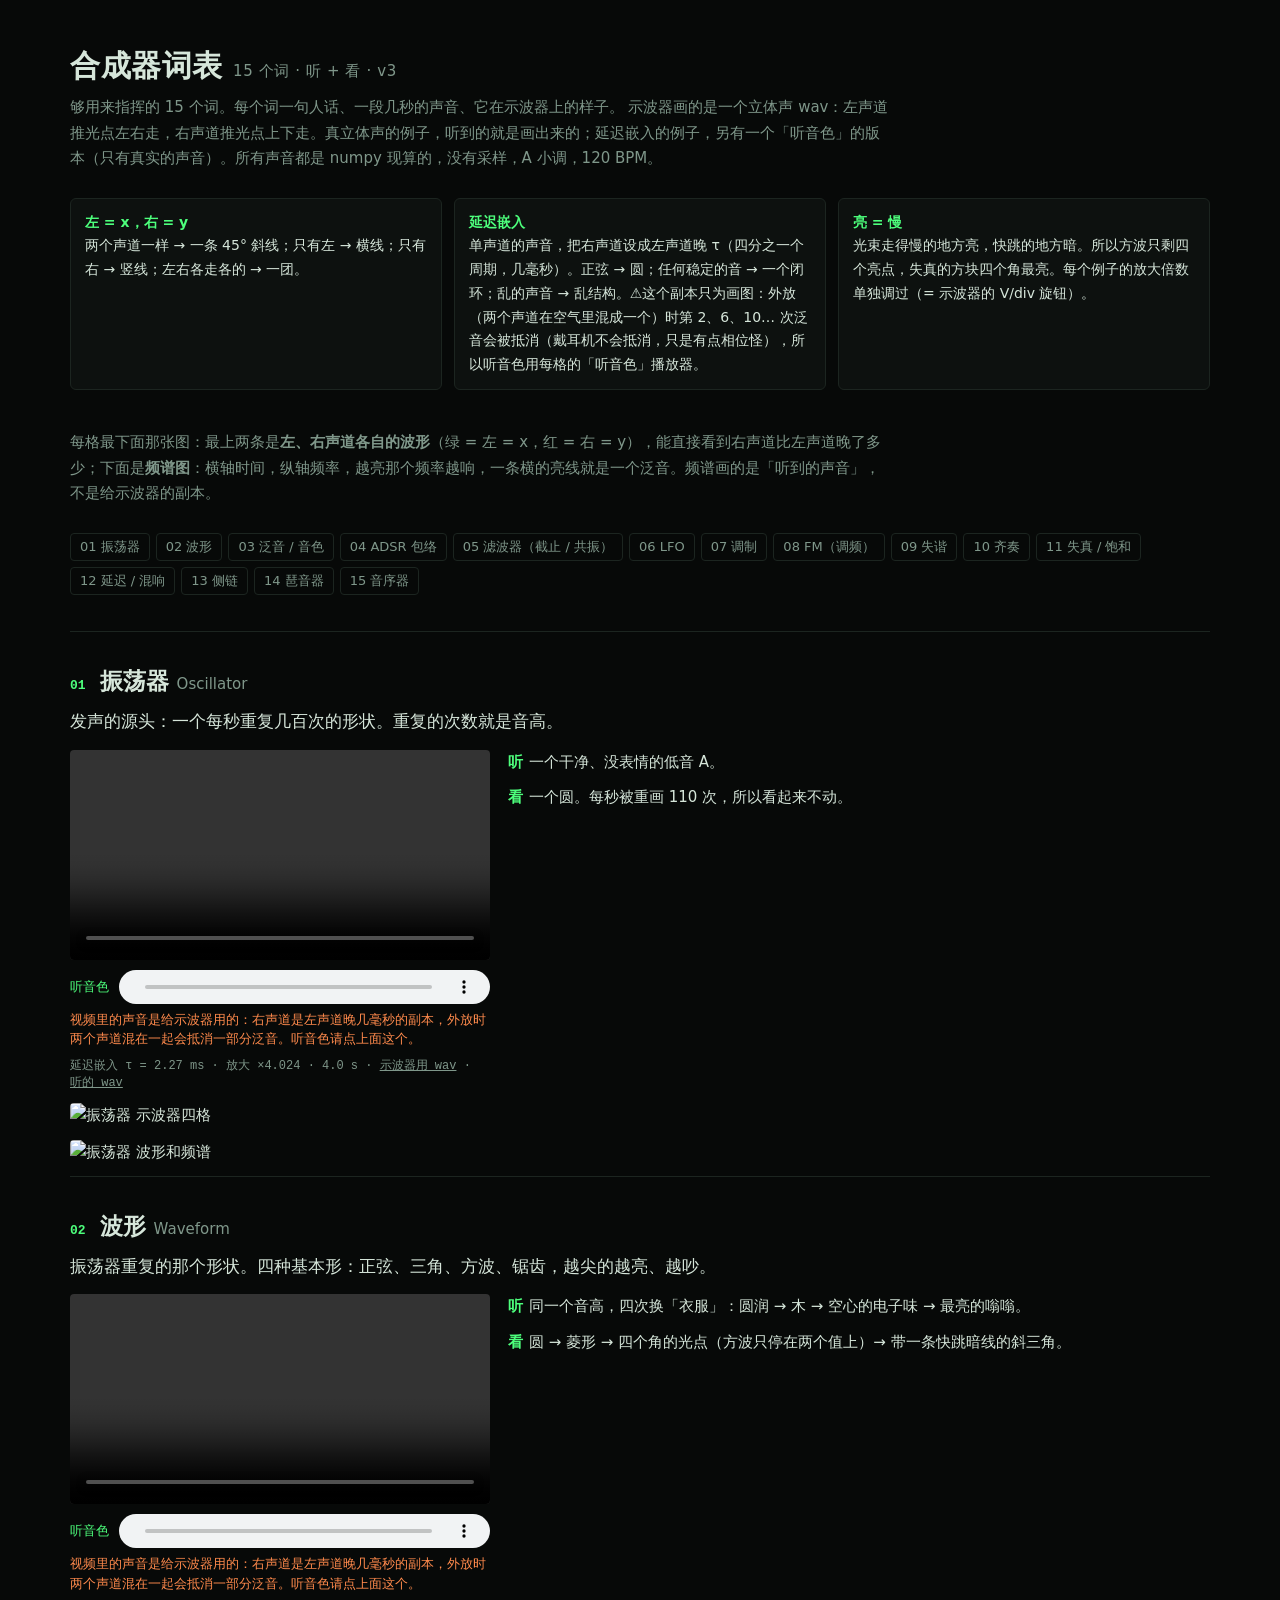
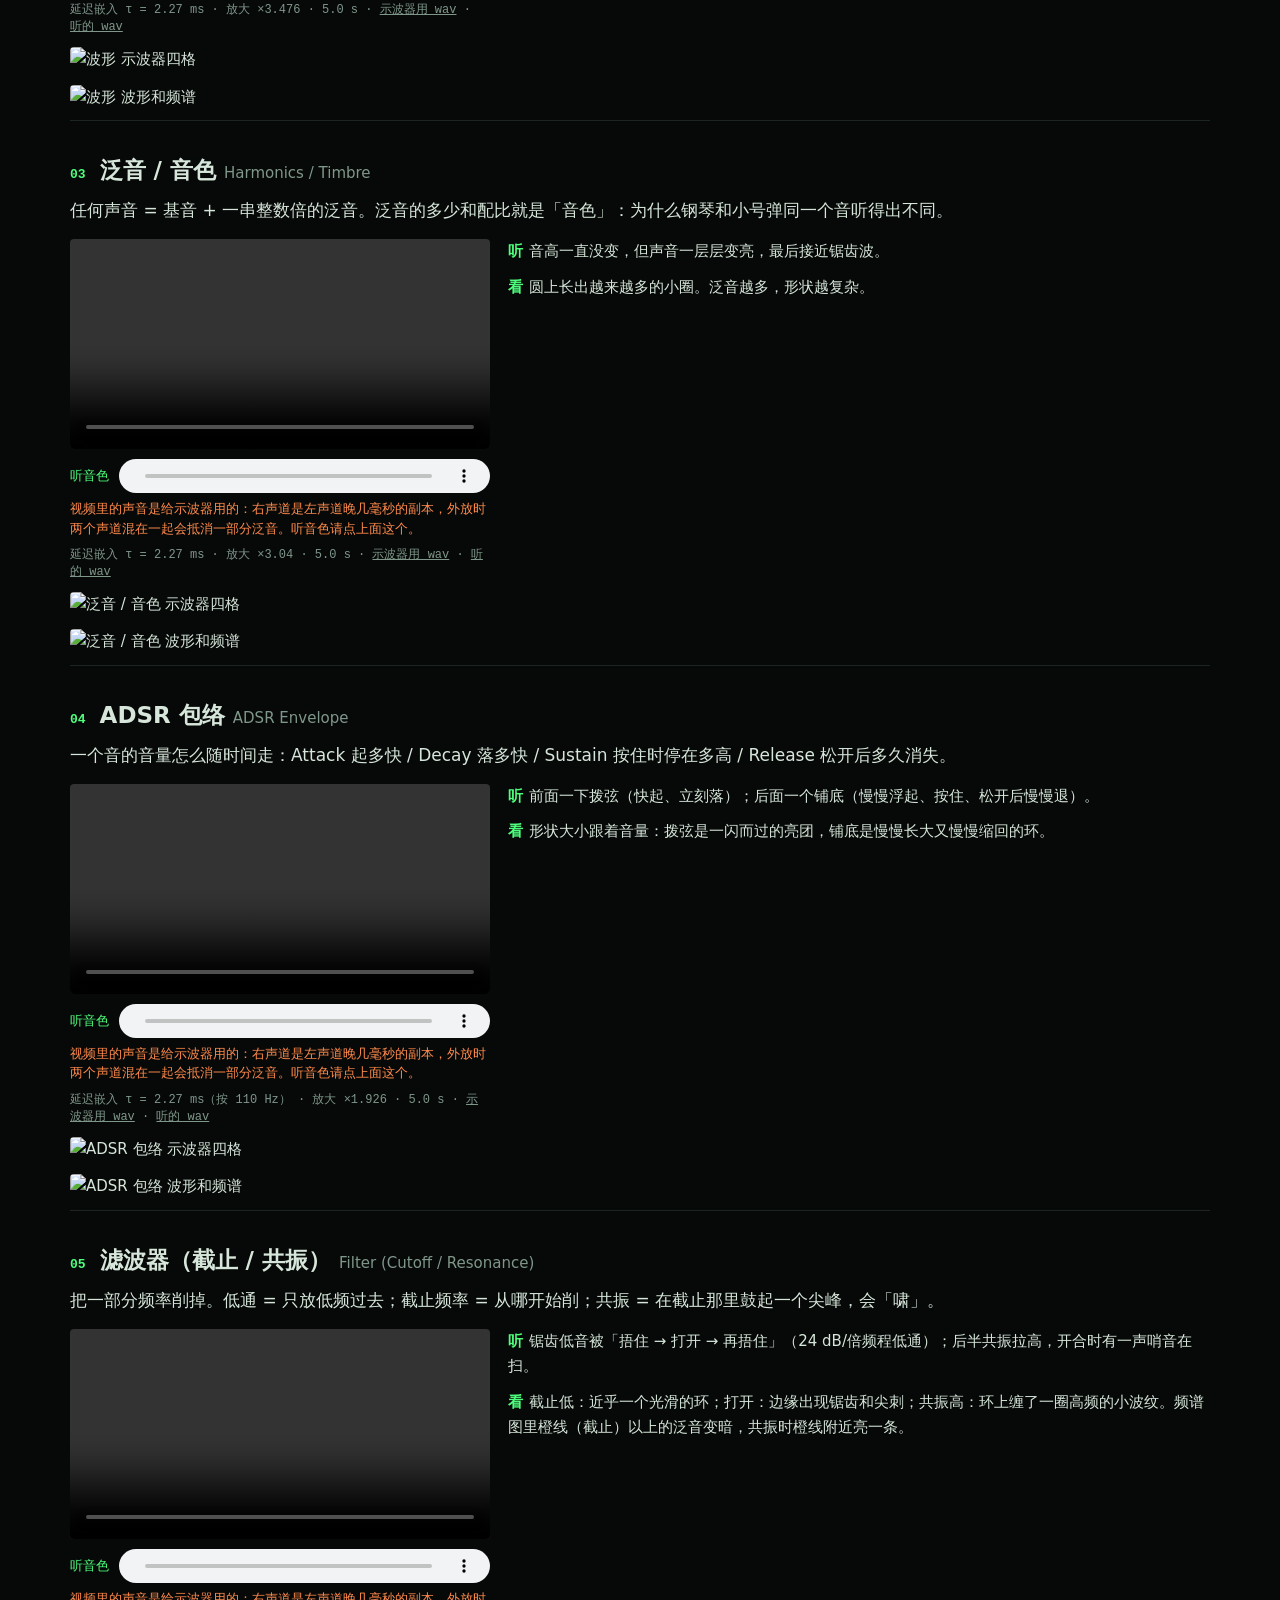
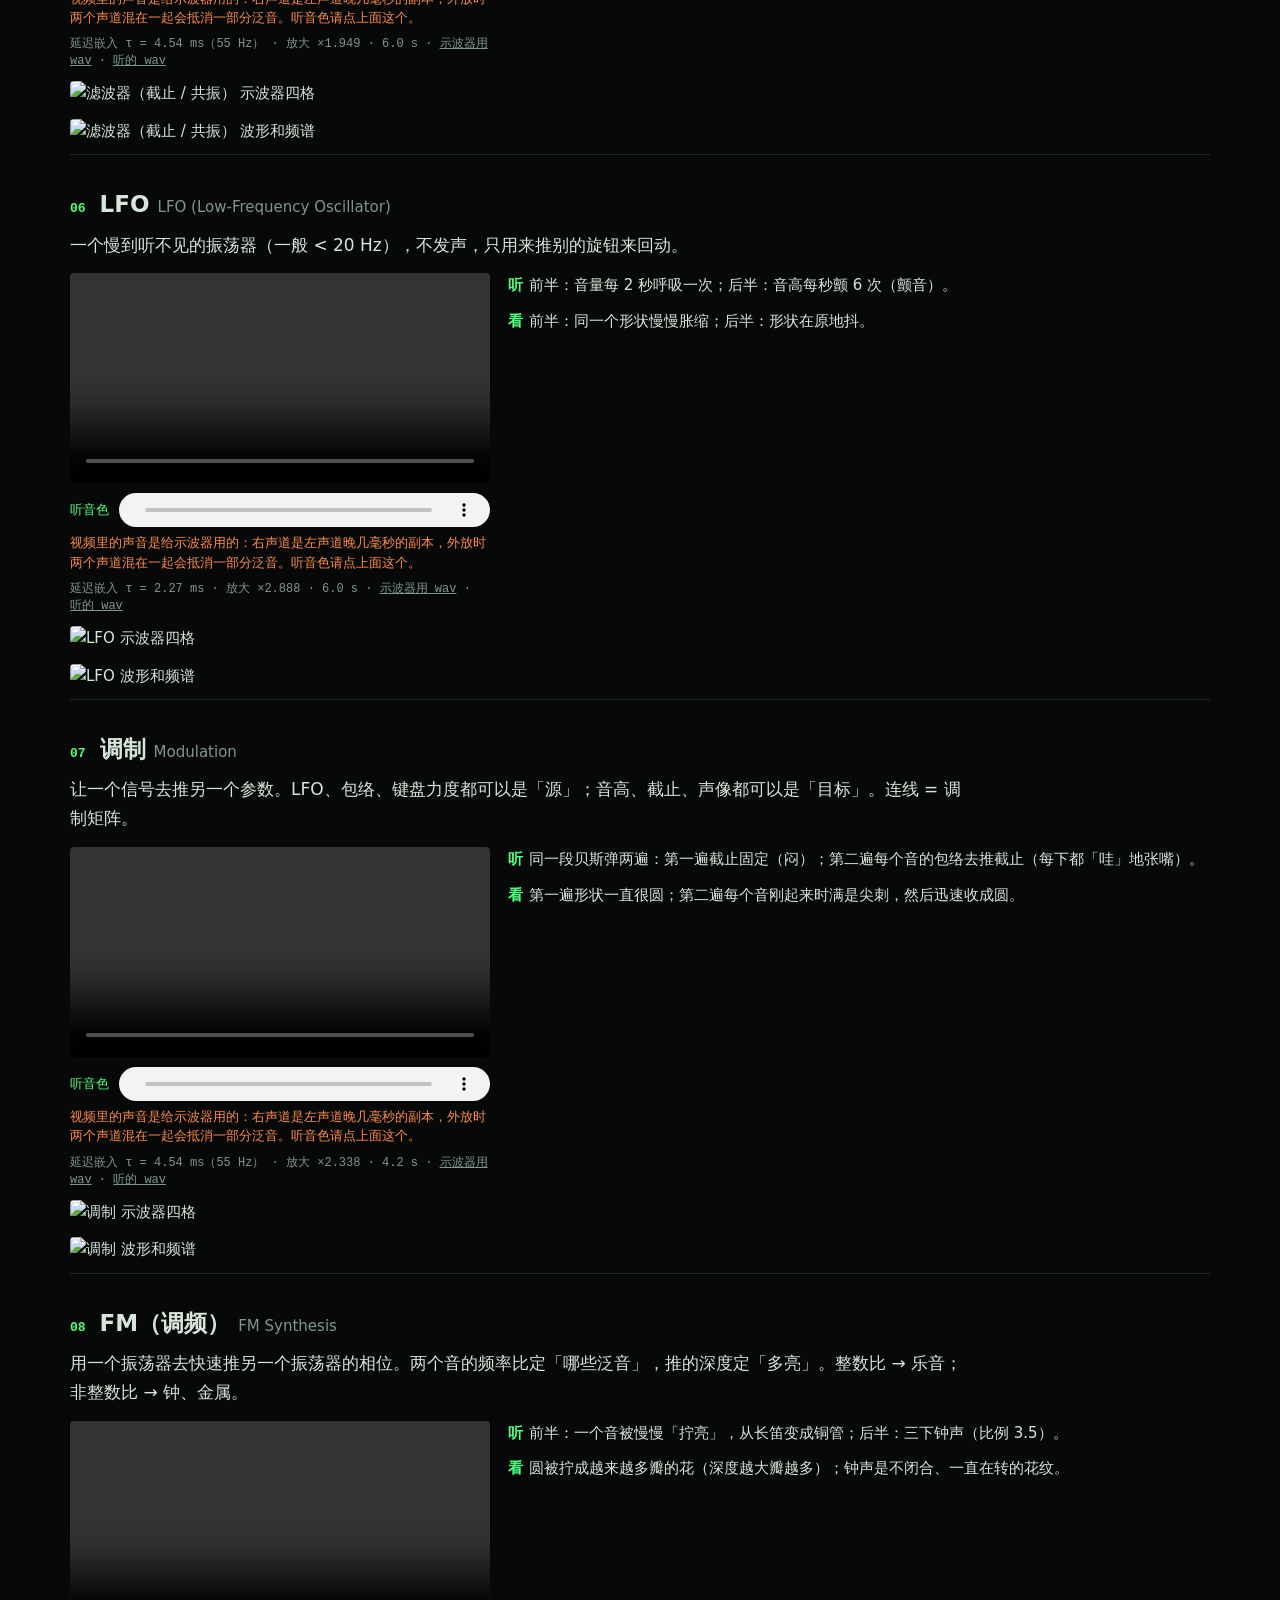
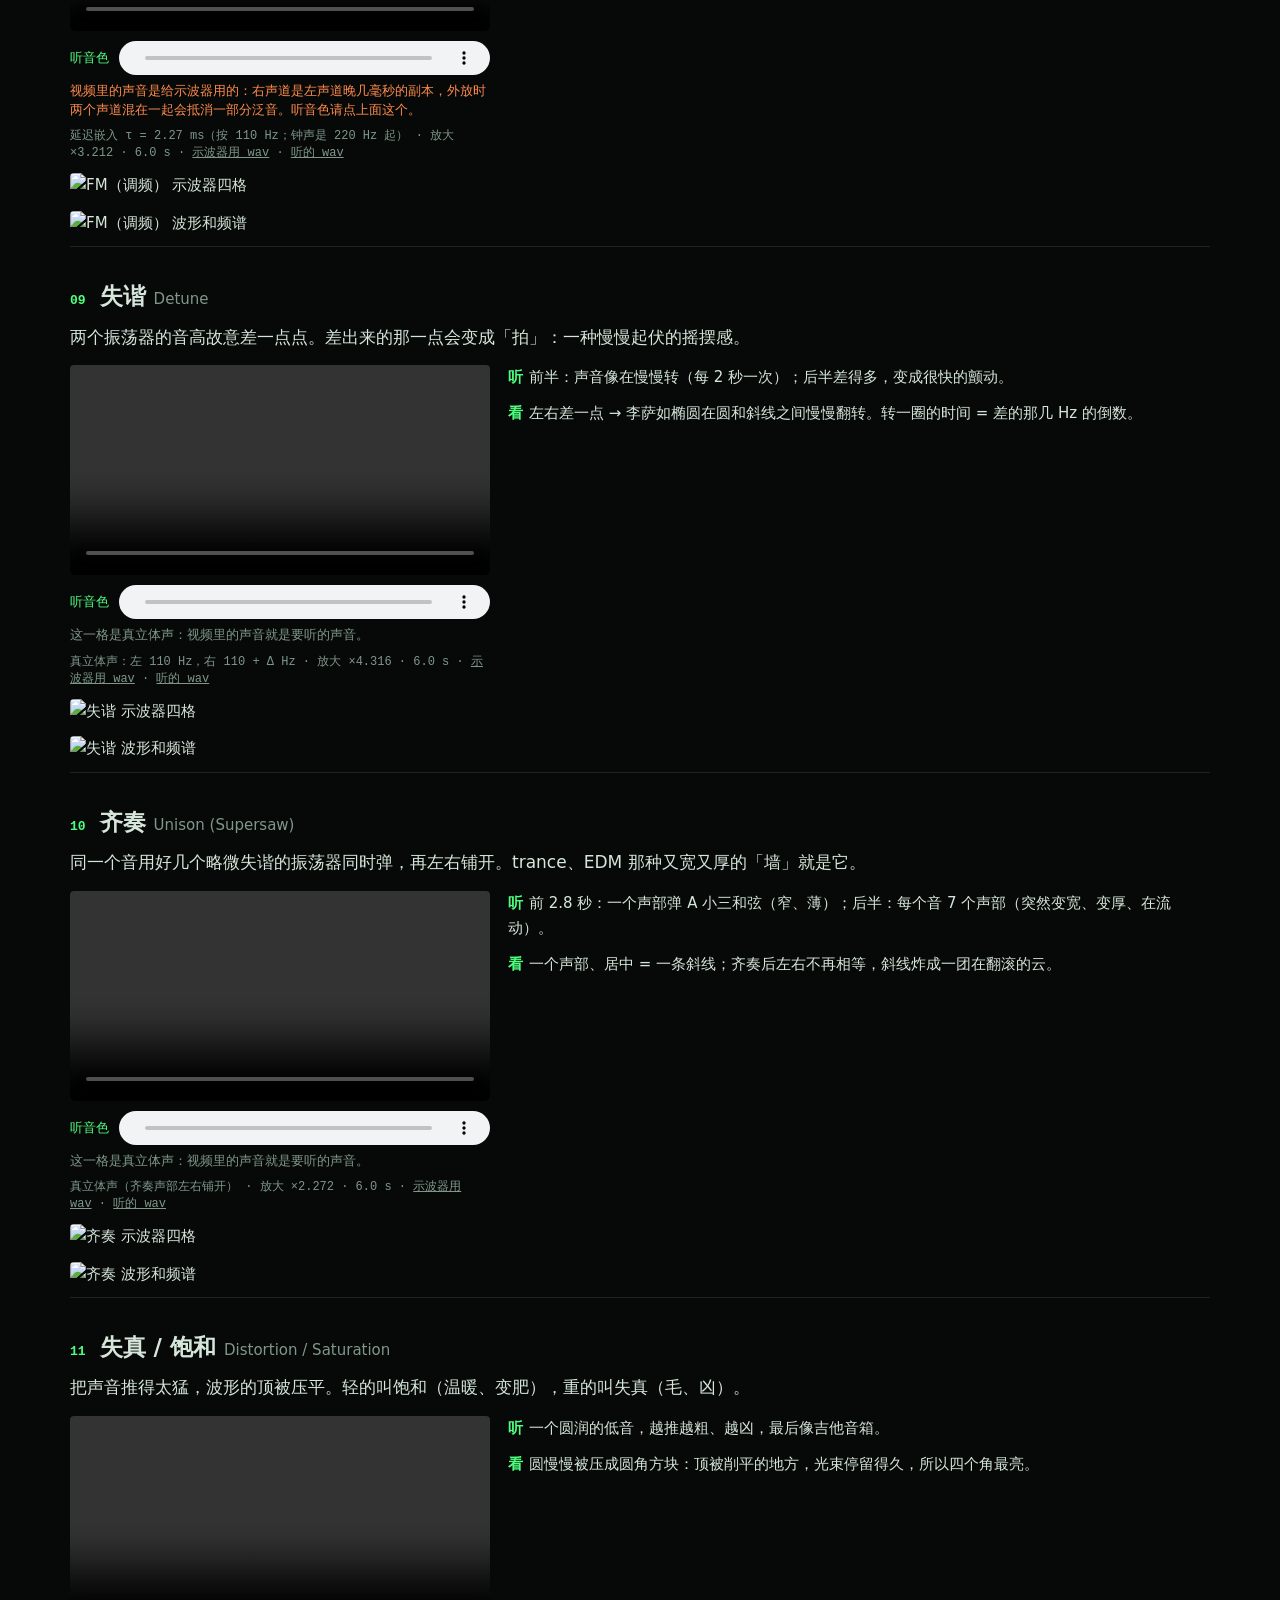
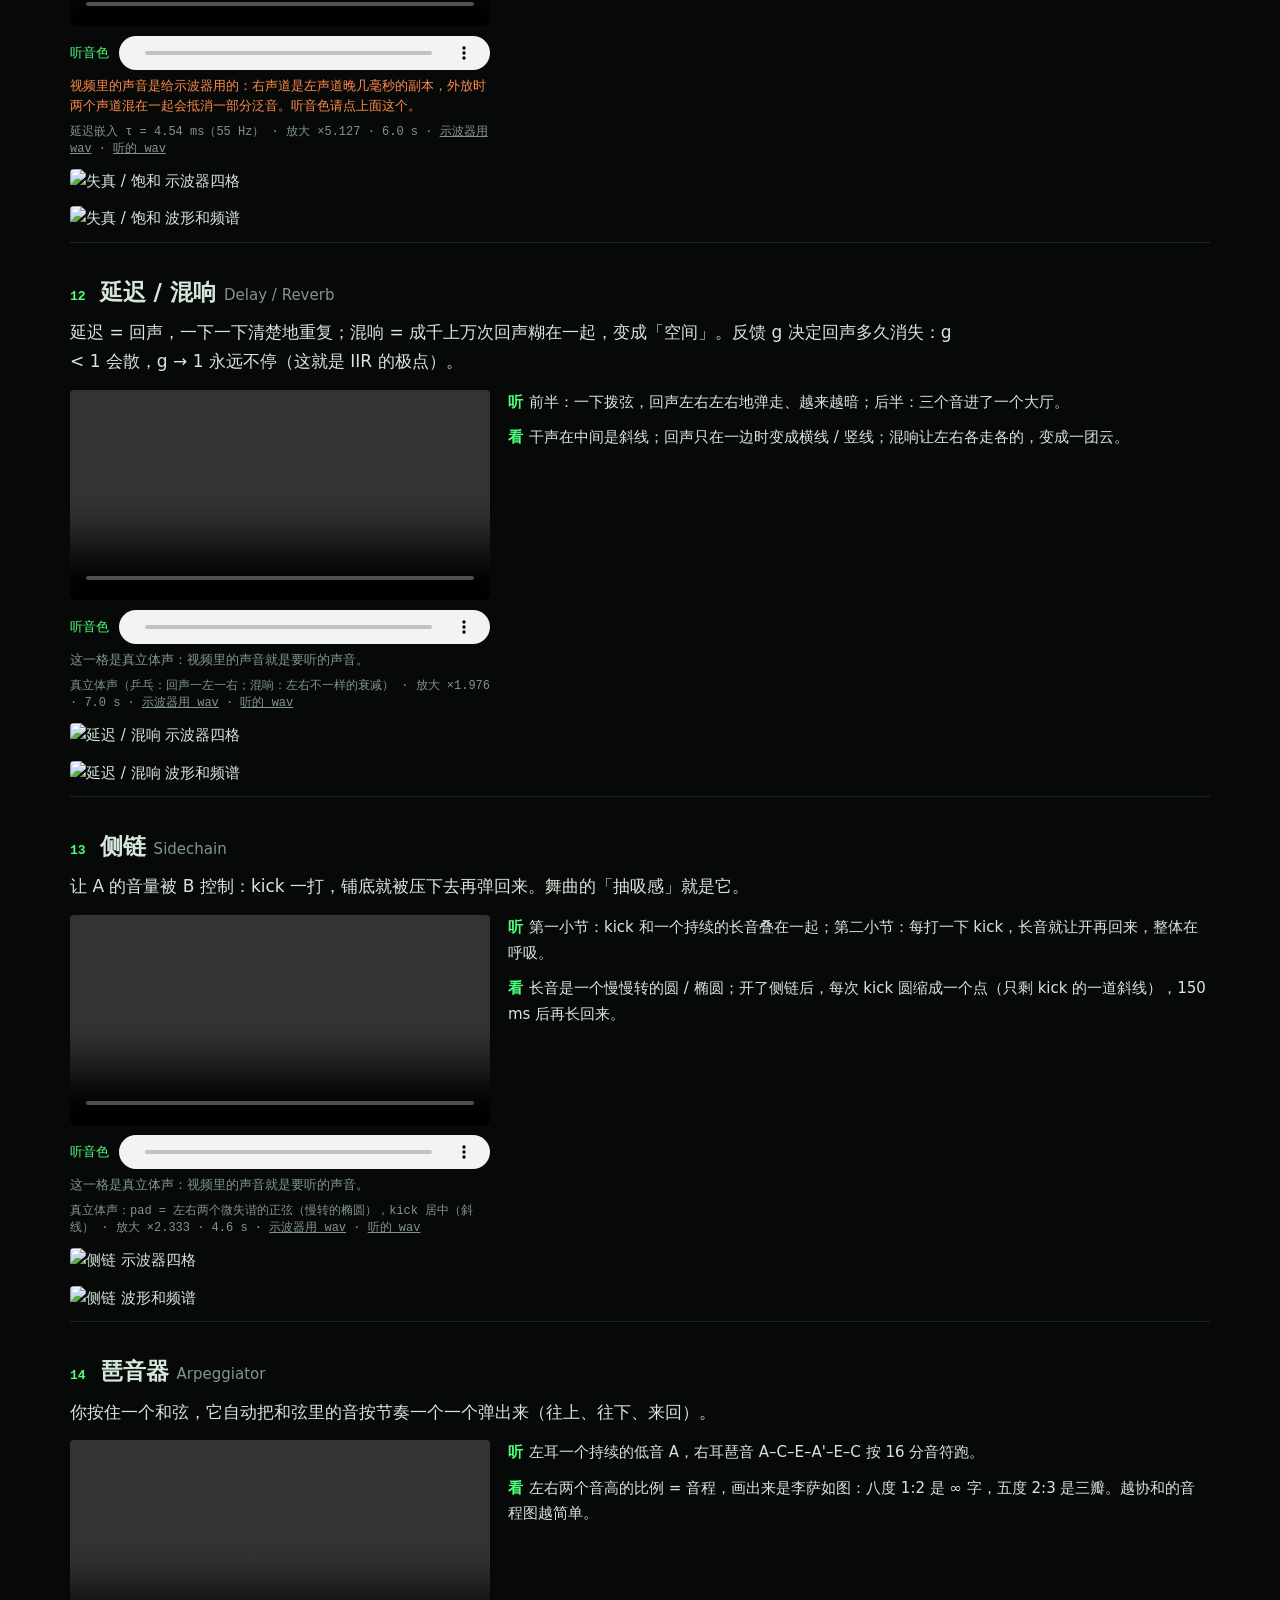
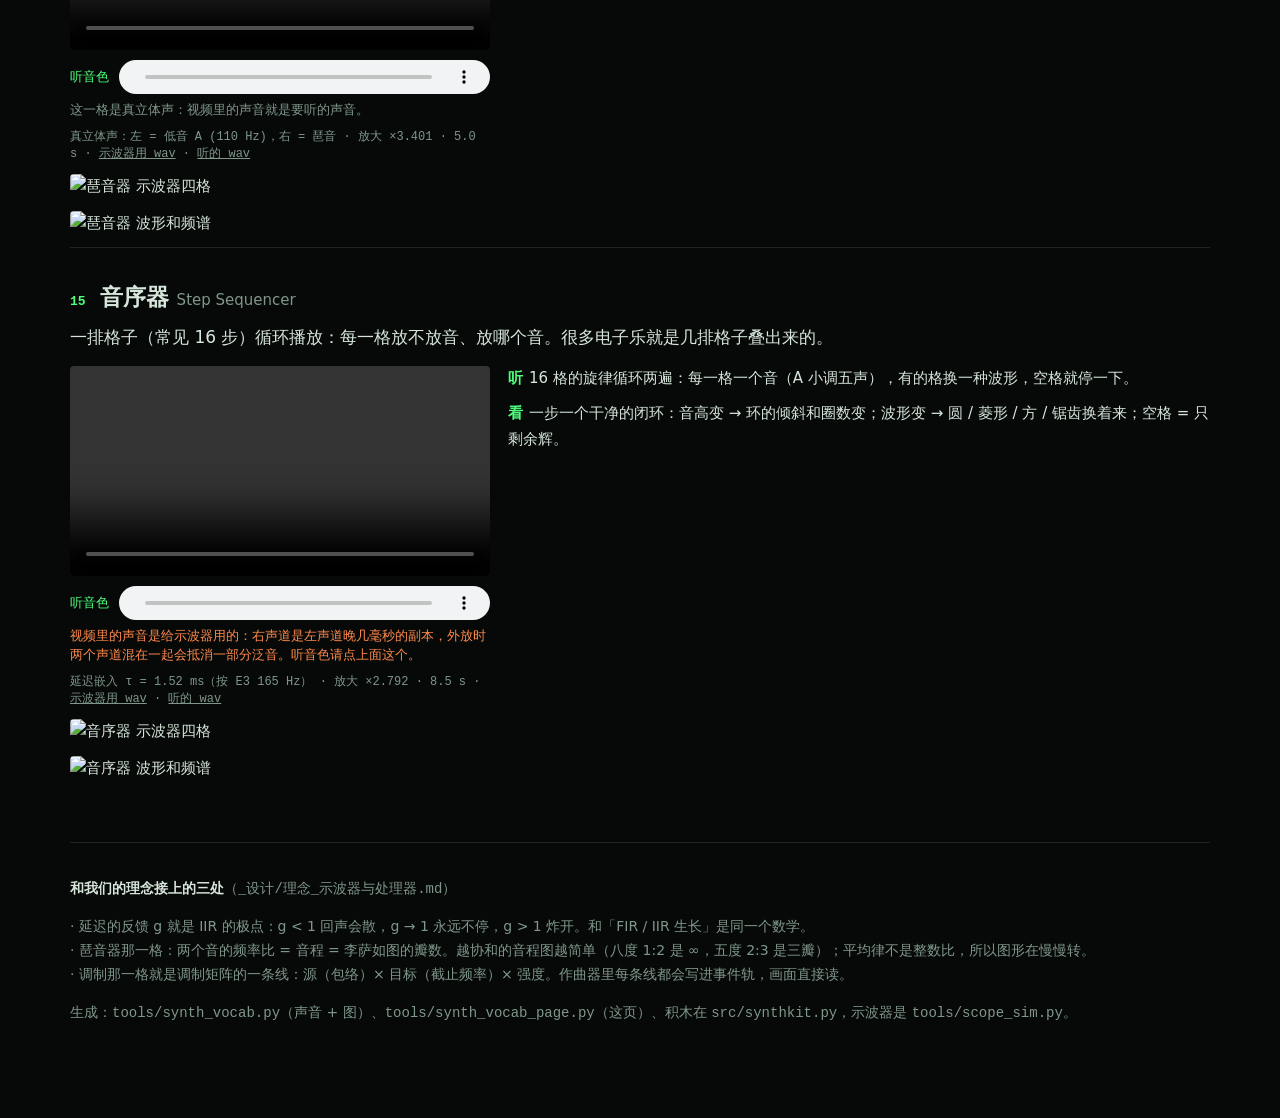
==== commit 99ff25a9: "合成器词表 v3：频谱改算听的版本（v2 用左右平均，延迟嵌入时第 2、6、10… 次泛音被抵消、图上缺线）；图顶加左右声道各一条波形；页面加读图说明（按 ReadScreen 审改措辞） Co-Au" ====
--- a/-给人类的解释/合成器词表.html
+++ b/-给人类的解释/合成器词表.html
@@ -30,14 +30,16 @@
 .foot b{color:var(--ink)}
 @media (max-width:820px){.row{grid-template-columns:1fr}.how{grid-template-columns:1fr}}
 </style></head><body><div class="wrap">
-<h1>合成器词表<small>15 个词 · 听 + 看 · v2</small></h1>
+<h1>合成器词表<small>15 个词 · 听 + 看 · v3</small></h1>
 <p class="lead">够用来指挥的 15 个词。每个词一句人话、一段几秒的声音、它在示波器上的样子。
 示波器画的是一个立体声 wav：左声道推光点左右走，右声道推光点上下走。真立体声的例子，听到的就是画出来的；延迟嵌入的例子，另有一个「听音色」的版本（只有真实的声音）。所有声音都是 numpy 现算的，没有采样，A 小调，120 BPM。</p>
 <div class="how">
 <div><b>左 = x，右 = y</b><br>两个声道一样 → 一条 45° 斜线；只有左 → 横线；只有右 → 竖线；左右各走各的 → 一团。</div>
-<div><b>延迟嵌入</b><br>单声道的声音，把右声道设成左声道晚 τ（四分之一个周期，几毫秒）。正弦 → 圆；任何稳定的音 → 一个闭环；乱的声音 → 乱结构。⚠️这个副本只为画图：外放时第 2、6、10… 次泛音会被抵消，所以听音色用每格的「听音色」播放器。</div>
+<div><b>延迟嵌入</b><br>单声道的声音，把右声道设成左声道晚 τ（四分之一个周期，几毫秒）。正弦 → 圆；任何稳定的音 → 一个闭环；乱的声音 → 乱结构。⚠️这个副本只为画图：外放（两个声道在空气里混成一个）时第 2、6、10… 次泛音会被抵消（戴耳机不会抵消，只是有点相位怪），所以听音色用每格的「听音色」播放器。</div>
 <div><b>亮 = 慢</b><br>光束走得慢的地方亮，快跳的地方暗。所以方波只剩四个亮点，失真的方块四个角最亮。每个例子的放大倍数单独调过（= 示波器的 V/div 旋钮）。</div>
-</div><nav>
+</div>
+<p class="lead">每格最下面那张图：最上两条是<b>左、右声道各自的波形</b>（绿 = 左 = x，红 = 右 = y），能直接看到右声道比左声道晚了多少；下面是<b>频谱图</b>：横轴时间，纵轴频率，越亮那个频率越响，一条横的亮线就是一个泛音。频谱画的是「听到的声音」，不是给示波器的副本。</p>
+<nav>
 <a href="#t01">01 振荡器</a>
 <a href="#t02">02 波形</a>
 <a href="#t03">03 泛音 / 音色</a>
@@ -56,124 +58,124 @@
 </nav>
 <section id="t01"><div class="hd"><span class="num">01</span><h2>振荡器<span>Oscillator</span></h2></div>
 <p class="one">发声的源头：一个每秒重复几百次的形状。重复的次数就是音高。</p>
-<div class="row"><div><video controls preload="metadata" src="../../../Projekt_Visual/样片_示波器/词表/v2/01_oscillator_scope.mp4"></video>
-<div class="listen"><span>听音色</span><audio controls preload="none" src="../../../Projekt_Visual/样片_示波器/词表/v2/01_oscillator_listen.wav"></audio></div>
-<p class="warn">视频里的声音是给示波器用的：右声道是左声道晚几毫秒的副本，外放会抵消一部分泛音。听音色请点上面这个。</p>
-<div class="meta">延迟嵌入 τ = 2.27 ms · 放大 ×4.024 · 4.0 s · <a href="../../../Projekt_Visual/样片_示波器/词表/v2/01_oscillator.wav">示波器用 wav</a> · <a href="../../../Projekt_Visual/样片_示波器/词表/v2/01_oscillator_listen.wav">听的 wav</a></div></div>
+<div class="row"><div><video controls preload="metadata" src="../../../Projekt_Visual/样片_示波器/词表/v3/01_oscillator_scope.mp4"></video>
+<div class="listen"><span>听音色</span><audio controls preload="none" src="../../../Projekt_Visual/样片_示波器/词表/v3/01_oscillator_listen.wav"></audio></div>
+<p class="warn">视频里的声音是给示波器用的：右声道是左声道晚几毫秒的副本，外放时两个声道混在一起会抵消一部分泛音。听音色请点上面这个。</p>
+<div class="meta">延迟嵌入 τ = 2.27 ms · 放大 ×4.024 · 4.0 s · <a href="../../../Projekt_Visual/样片_示波器/词表/v3/01_oscillator.wav">示波器用 wav</a> · <a href="../../../Projekt_Visual/样片_示波器/词表/v3/01_oscillator_listen.wav">听的 wav</a></div></div>
 <div class="cues"><p><b>听</b>一个干净、没表情的低音 A。</p><p><b>看</b>一个圆。每秒被重画 110 次，所以看起来不动。</p></div></div>
-<img src="../../../Projekt_Visual/样片_示波器/词表/v2/01_oscillator_scope.jpg" alt="振荡器 示波器四格"><img src="../../../Projekt_Visual/样片_示波器/词表/v2/01_oscillator_spec.jpg" alt="振荡器 波形和频谱"></section>
+<img src="../../../Projekt_Visual/样片_示波器/词表/v3/01_oscillator_scope.jpg" alt="振荡器 示波器四格"><img src="../../../Projekt_Visual/样片_示波器/词表/v3/01_oscillator_spec.jpg" alt="振荡器 波形和频谱"></section>
 <section id="t02"><div class="hd"><span class="num">02</span><h2>波形<span>Waveform</span></h2></div>
 <p class="one">振荡器重复的那个形状。四种基本形：正弦、三角、方波、锯齿，越尖的越亮、越吵。</p>
-<div class="row"><div><video controls preload="metadata" src="../../../Projekt_Visual/样片_示波器/词表/v2/02_waveform_scope.mp4"></video>
-<div class="listen"><span>听音色</span><audio controls preload="none" src="../../../Projekt_Visual/样片_示波器/词表/v2/02_waveform_listen.wav"></audio></div>
-<p class="warn">视频里的声音是给示波器用的：右声道是左声道晚几毫秒的副本，外放会抵消一部分泛音。听音色请点上面这个。</p>
-<div class="meta">延迟嵌入 τ = 2.27 ms · 放大 ×3.476 · 5.0 s · <a href="../../../Projekt_Visual/样片_示波器/词表/v2/02_waveform.wav">示波器用 wav</a> · <a href="../../../Projekt_Visual/样片_示波器/词表/v2/02_waveform_listen.wav">听的 wav</a></div></div>
+<div class="row"><div><video controls preload="metadata" src="../../../Projekt_Visual/样片_示波器/词表/v3/02_waveform_scope.mp4"></video>
+<div class="listen"><span>听音色</span><audio controls preload="none" src="../../../Projekt_Visual/样片_示波器/词表/v3/02_waveform_listen.wav"></audio></div>
+<p class="warn">视频里的声音是给示波器用的：右声道是左声道晚几毫秒的副本，外放时两个声道混在一起会抵消一部分泛音。听音色请点上面这个。</p>
+<div class="meta">延迟嵌入 τ = 2.27 ms · 放大 ×3.476 · 5.0 s · <a href="../../../Projekt_Visual/样片_示波器/词表/v3/02_waveform.wav">示波器用 wav</a> · <a href="../../../Projekt_Visual/样片_示波器/词表/v3/02_waveform_listen.wav">听的 wav</a></div></div>
 <div class="cues"><p><b>听</b>同一个音高，四次换「衣服」：圆润 → 木 → 空心的电子味 → 最亮的嗡嗡。</p><p><b>看</b>圆 → 菱形 → 四个角的光点（方波只停在两个值上）→ 带一条快跳暗线的斜三角。</p></div></div>
-<img src="../../../Projekt_Visual/样片_示波器/词表/v2/02_waveform_scope.jpg" alt="波形 示波器四格"><img src="../../../Projekt_Visual/样片_示波器/词表/v2/02_waveform_spec.jpg" alt="波形 波形和频谱"></section>
+<img src="../../../Projekt_Visual/样片_示波器/词表/v3/02_waveform_scope.jpg" alt="波形 示波器四格"><img src="../../../Projekt_Visual/样片_示波器/词表/v3/02_waveform_spec.jpg" alt="波形 波形和频谱"></section>
 <section id="t03"><div class="hd"><span class="num">03</span><h2>泛音 / 音色<span>Harmonics / Timbre</span></h2></div>
 <p class="one">任何声音 = 基音 + 一串整数倍的泛音。泛音的多少和配比就是「音色」：为什么钢琴和小号弹同一个音听得出不同。</p>
-<div class="row"><div><video controls preload="metadata" src="../../../Projekt_Visual/样片_示波器/词表/v2/03_harmonics_scope.mp4"></video>
-<div class="listen"><span>听音色</span><audio controls preload="none" src="../../../Projekt_Visual/样片_示波器/词表/v2/03_harmonics_listen.wav"></audio></div>
-<p class="warn">视频里的声音是给示波器用的：右声道是左声道晚几毫秒的副本，外放会抵消一部分泛音。听音色请点上面这个。</p>
-<div class="meta">延迟嵌入 τ = 2.27 ms · 放大 ×3.04 · 5.0 s · <a href="../../../Projekt_Visual/样片_示波器/词表/v2/03_harmonics.wav">示波器用 wav</a> · <a href="../../../Projekt_Visual/样片_示波器/词表/v2/03_harmonics_listen.wav">听的 wav</a></div></div>
+<div class="row"><div><video controls preload="metadata" src="../../../Projekt_Visual/样片_示波器/词表/v3/03_harmonics_scope.mp4"></video>
+<div class="listen"><span>听音色</span><audio controls preload="none" src="../../../Projekt_Visual/样片_示波器/词表/v3/03_harmonics_listen.wav"></audio></div>
+<p class="warn">视频里的声音是给示波器用的：右声道是左声道晚几毫秒的副本，外放时两个声道混在一起会抵消一部分泛音。听音色请点上面这个。</p>
+<div class="meta">延迟嵌入 τ = 2.27 ms · 放大 ×3.04 · 5.0 s · <a href="../../../Projekt_Visual/样片_示波器/词表/v3/03_harmonics.wav">示波器用 wav</a> · <a href="../../../Projekt_Visual/样片_示波器/词表/v3/03_harmonics_listen.wav">听的 wav</a></div></div>
 <div class="cues"><p><b>听</b>音高一直没变，但声音一层层变亮，最后接近锯齿波。</p><p><b>看</b>圆上长出越来越多的小圈。泛音越多，形状越复杂。</p></div></div>
-<img src="../../../Projekt_Visual/样片_示波器/词表/v2/03_harmonics_scope.jpg" alt="泛音 / 音色 示波器四格"><img src="../../../Projekt_Visual/样片_示波器/词表/v2/03_harmonics_spec.jpg" alt="泛音 / 音色 波形和频谱"></section>
+<img src="../../../Projekt_Visual/样片_示波器/词表/v3/03_harmonics_scope.jpg" alt="泛音 / 音色 示波器四格"><img src="../../../Projekt_Visual/样片_示波器/词表/v3/03_harmonics_spec.jpg" alt="泛音 / 音色 波形和频谱"></section>
 <section id="t04"><div class="hd"><span class="num">04</span><h2>ADSR 包络<span>ADSR Envelope</span></h2></div>
 <p class="one">一个音的音量怎么随时间走：Attack 起多快 / Decay 落多快 / Sustain 按住时停在多高 / Release 松开后多久消失。</p>
-<div class="row"><div><video controls preload="metadata" src="../../../Projekt_Visual/样片_示波器/词表/v2/04_adsr_scope.mp4"></video>
-<div class="listen"><span>听音色</span><audio controls preload="none" src="../../../Projekt_Visual/样片_示波器/词表/v2/04_adsr_listen.wav"></audio></div>
-<p class="warn">视频里的声音是给示波器用的：右声道是左声道晚几毫秒的副本，外放会抵消一部分泛音。听音色请点上面这个。</p>
-<div class="meta">延迟嵌入 τ = 2.27 ms（按 110 Hz） · 放大 ×1.926 · 5.0 s · <a href="../../../Projekt_Visual/样片_示波器/词表/v2/04_adsr.wav">示波器用 wav</a> · <a href="../../../Projekt_Visual/样片_示波器/词表/v2/04_adsr_listen.wav">听的 wav</a></div></div>
+<div class="row"><div><video controls preload="metadata" src="../../../Projekt_Visual/样片_示波器/词表/v3/04_adsr_scope.mp4"></video>
+<div class="listen"><span>听音色</span><audio controls preload="none" src="../../../Projekt_Visual/样片_示波器/词表/v3/04_adsr_listen.wav"></audio></div>
+<p class="warn">视频里的声音是给示波器用的：右声道是左声道晚几毫秒的副本，外放时两个声道混在一起会抵消一部分泛音。听音色请点上面这个。</p>
+<div class="meta">延迟嵌入 τ = 2.27 ms（按 110 Hz） · 放大 ×1.926 · 5.0 s · <a href="../../../Projekt_Visual/样片_示波器/词表/v3/04_adsr.wav">示波器用 wav</a> · <a href="../../../Projekt_Visual/样片_示波器/词表/v3/04_adsr_listen.wav">听的 wav</a></div></div>
 <div class="cues"><p><b>听</b>前面一下拨弦（快起、立刻落）；后面一个铺底（慢慢浮起、按住、松开后慢慢退）。</p><p><b>看</b>形状大小跟着音量：拨弦是一闪而过的亮团，铺底是慢慢长大又慢慢缩回的环。</p></div></div>
-<img src="../../../Projekt_Visual/样片_示波器/词表/v2/04_adsr_scope.jpg" alt="ADSR 包络 示波器四格"><img src="../../../Projekt_Visual/样片_示波器/词表/v2/04_adsr_spec.jpg" alt="ADSR 包络 波形和频谱"></section>
+<img src="../../../Projekt_Visual/样片_示波器/词表/v3/04_adsr_scope.jpg" alt="ADSR 包络 示波器四格"><img src="../../../Projekt_Visual/样片_示波器/词表/v3/04_adsr_spec.jpg" alt="ADSR 包络 波形和频谱"></section>
 <section id="t05"><div class="hd"><span class="num">05</span><h2>滤波器（截止 / 共振）<span>Filter (Cutoff / Resonance)</span></h2></div>
 <p class="one">把一部分频率削掉。低通 = 只放低频过去；截止频率 = 从哪开始削；共振 = 在截止那里鼓起一个尖峰，会「啸」。</p>
-<div class="row"><div><video controls preload="metadata" src="../../../Projekt_Visual/样片_示波器/词表/v2/05_filter_scope.mp4"></video>
-<div class="listen"><span>听音色</span><audio controls preload="none" src="../../../Projekt_Visual/样片_示波器/词表/v2/05_filter_listen.wav"></audio></div>
-<p class="warn">视频里的声音是给示波器用的：右声道是左声道晚几毫秒的副本，外放会抵消一部分泛音。听音色请点上面这个。</p>
-<div class="meta">延迟嵌入 τ = 4.54 ms（55 Hz） · 放大 ×1.949 · 6.0 s · <a href="../../../Projekt_Visual/样片_示波器/词表/v2/05_filter.wav">示波器用 wav</a> · <a href="../../../Projekt_Visual/样片_示波器/词表/v2/05_filter_listen.wav">听的 wav</a></div></div>
+<div class="row"><div><video controls preload="metadata" src="../../../Projekt_Visual/样片_示波器/词表/v3/05_filter_scope.mp4"></video>
+<div class="listen"><span>听音色</span><audio controls preload="none" src="../../../Projekt_Visual/样片_示波器/词表/v3/05_filter_listen.wav"></audio></div>
+<p class="warn">视频里的声音是给示波器用的：右声道是左声道晚几毫秒的副本，外放时两个声道混在一起会抵消一部分泛音。听音色请点上面这个。</p>
+<div class="meta">延迟嵌入 τ = 4.54 ms（55 Hz） · 放大 ×1.949 · 6.0 s · <a href="../../../Projekt_Visual/样片_示波器/词表/v3/05_filter.wav">示波器用 wav</a> · <a href="../../../Projekt_Visual/样片_示波器/词表/v3/05_filter_listen.wav">听的 wav</a></div></div>
 <div class="cues"><p><b>听</b>锯齿低音被「捂住 → 打开 → 再捂住」（24 dB/倍频程低通）；后半共振拉高，开合时有一声哨音在扫。</p><p><b>看</b>截止低：近乎一个光滑的环；打开：边缘出现锯齿和尖刺；共振高：环上缠了一圈高频的小波纹。频谱图里橙线（截止）以上的泛音变暗，共振时橙线附近亮一条。</p></div></div>
-<img src="../../../Projekt_Visual/样片_示波器/词表/v2/05_filter_scope.jpg" alt="滤波器（截止 / 共振） 示波器四格"><img src="../../../Projekt_Visual/样片_示波器/词表/v2/05_filter_spec.jpg" alt="滤波器（截止 / 共振） 波形和频谱"></section>
+<img src="../../../Projekt_Visual/样片_示波器/词表/v3/05_filter_scope.jpg" alt="滤波器（截止 / 共振） 示波器四格"><img src="../../../Projekt_Visual/样片_示波器/词表/v3/05_filter_spec.jpg" alt="滤波器（截止 / 共振） 波形和频谱"></section>
 <section id="t06"><div class="hd"><span class="num">06</span><h2>LFO<span>LFO (Low-Frequency Oscillator)</span></h2></div>
 <p class="one">一个慢到听不见的振荡器（一般 &lt; 20 Hz），不发声，只用来推别的旋钮来回动。</p>
-<div class="row"><div><video controls preload="metadata" src="../../../Projekt_Visual/样片_示波器/词表/v2/06_lfo_scope.mp4"></video>
-<div class="listen"><span>听音色</span><audio controls preload="none" src="../../../Projekt_Visual/样片_示波器/词表/v2/06_lfo_listen.wav"></audio></div>
-<p class="warn">视频里的声音是给示波器用的：右声道是左声道晚几毫秒的副本，外放会抵消一部分泛音。听音色请点上面这个。</p>
-<div class="meta">延迟嵌入 τ = 2.27 ms · 放大 ×2.888 · 6.0 s · <a href="../../../Projekt_Visual/样片_示波器/词表/v2/06_lfo.wav">示波器用 wav</a> · <a href="../../../Projekt_Visual/样片_示波器/词表/v2/06_lfo_listen.wav">听的 wav</a></div></div>
+<div class="row"><div><video controls preload="metadata" src="../../../Projekt_Visual/样片_示波器/词表/v3/06_lfo_scope.mp4"></video>
+<div class="listen"><span>听音色</span><audio controls preload="none" src="../../../Projekt_Visual/样片_示波器/词表/v3/06_lfo_listen.wav"></audio></div>
+<p class="warn">视频里的声音是给示波器用的：右声道是左声道晚几毫秒的副本，外放时两个声道混在一起会抵消一部分泛音。听音色请点上面这个。</p>
+<div class="meta">延迟嵌入 τ = 2.27 ms · 放大 ×2.888 · 6.0 s · <a href="../../../Projekt_Visual/样片_示波器/词表/v3/06_lfo.wav">示波器用 wav</a> · <a href="../../../Projekt_Visual/样片_示波器/词表/v3/06_lfo_listen.wav">听的 wav</a></div></div>
 <div class="cues"><p><b>听</b>前半：音量每 2 秒呼吸一次；后半：音高每秒颤 6 次（颤音）。</p><p><b>看</b>前半：同一个形状慢慢胀缩；后半：形状在原地抖。</p></div></div>
-<img src="../../../Projekt_Visual/样片_示波器/词表/v2/06_lfo_scope.jpg" alt="LFO 示波器四格"><img src="../../../Projekt_Visual/样片_示波器/词表/v2/06_lfo_spec.jpg" alt="LFO 波形和频谱"></section>
+<img src="../../../Projekt_Visual/样片_示波器/词表/v3/06_lfo_scope.jpg" alt="LFO 示波器四格"><img src="../../../Projekt_Visual/样片_示波器/词表/v3/06_lfo_spec.jpg" alt="LFO 波形和频谱"></section>
 <section id="t07"><div class="hd"><span class="num">07</span><h2>调制<span>Modulation</span></h2></div>
 <p class="one">让一个信号去推另一个参数。LFO、包络、键盘力度都可以是「源」；音高、截止、声像都可以是「目标」。连线 = 调制矩阵。</p>
-<div class="row"><div><video controls preload="metadata" src="../../../Projekt_Visual/样片_示波器/词表/v2/07_modulation_scope.mp4"></video>
-<div class="listen"><span>听音色</span><audio controls preload="none" src="../../../Projekt_Visual/样片_示波器/词表/v2/07_modulation_listen.wav"></audio></div>
-<p class="warn">视频里的声音是给示波器用的：右声道是左声道晚几毫秒的副本，外放会抵消一部分泛音。听音色请点上面这个。</p>
-<div class="meta">延迟嵌入 τ = 4.54 ms（55 Hz） · 放大 ×2.338 · 4.2 s · <a href="../../../Projekt_Visual/样片_示波器/词表/v2/07_modulation.wav">示波器用 wav</a> · <a href="../../../Projekt_Visual/样片_示波器/词表/v2/07_modulation_listen.wav">听的 wav</a></div></div>
+<div class="row"><div><video controls preload="metadata" src="../../../Projekt_Visual/样片_示波器/词表/v3/07_modulation_scope.mp4"></video>
+<div class="listen"><span>听音色</span><audio controls preload="none" src="../../../Projekt_Visual/样片_示波器/词表/v3/07_modulation_listen.wav"></audio></div>
+<p class="warn">视频里的声音是给示波器用的：右声道是左声道晚几毫秒的副本，外放时两个声道混在一起会抵消一部分泛音。听音色请点上面这个。</p>
+<div class="meta">延迟嵌入 τ = 4.54 ms（55 Hz） · 放大 ×2.338 · 4.2 s · <a href="../../../Projekt_Visual/样片_示波器/词表/v3/07_modulation.wav">示波器用 wav</a> · <a href="../../../Projekt_Visual/样片_示波器/词表/v3/07_modulation_listen.wav">听的 wav</a></div></div>
 <div class="cues"><p><b>听</b>同一段贝斯弹两遍：第一遍截止固定（闷）；第二遍每个音的包络去推截止（每下都「哇」地张嘴）。</p><p><b>看</b>第一遍形状一直很圆；第二遍每个音刚起来时满是尖刺，然后迅速收成圆。</p></div></div>
-<img src="../../../Projekt_Visual/样片_示波器/词表/v2/07_modulation_scope.jpg" alt="调制 示波器四格"><img src="../../../Projekt_Visual/样片_示波器/词表/v2/07_modulation_spec.jpg" alt="调制 波形和频谱"></section>
+<img src="../../../Projekt_Visual/样片_示波器/词表/v3/07_modulation_scope.jpg" alt="调制 示波器四格"><img src="../../../Projekt_Visual/样片_示波器/词表/v3/07_modulation_spec.jpg" alt="调制 波形和频谱"></section>
 <section id="t08"><div class="hd"><span class="num">08</span><h2>FM（调频）<span>FM Synthesis</span></h2></div>
 <p class="one">用一个振荡器去快速推另一个振荡器的相位。两个音的频率比定「哪些泛音」，推的深度定「多亮」。整数比 → 乐音；非整数比 → 钟、金属。</p>
-<div class="row"><div><video controls preload="metadata" src="../../../Projekt_Visual/样片_示波器/词表/v2/08_fm_scope.mp4"></video>
-<div class="listen"><span>听音色</span><audio controls preload="none" src="../../../Projekt_Visual/样片_示波器/词表/v2/08_fm_listen.wav"></audio></div>
-<p class="warn">视频里的声音是给示波器用的：右声道是左声道晚几毫秒的副本，外放会抵消一部分泛音。听音色请点上面这个。</p>
-<div class="meta">延迟嵌入 τ = 2.27 ms（按 110 Hz；钟声是 220 Hz 起） · 放大 ×3.212 · 6.0 s · <a href="../../../Projekt_Visual/样片_示波器/词表/v2/08_fm.wav">示波器用 wav</a> · <a href="../../../Projekt_Visual/样片_示波器/词表/v2/08_fm_listen.wav">听的 wav</a></div></div>
+<div class="row"><div><video controls preload="metadata" src="../../../Projekt_Visual/样片_示波器/词表/v3/08_fm_scope.mp4"></video>
+<div class="listen"><span>听音色</span><audio controls preload="none" src="../../../Projekt_Visual/样片_示波器/词表/v3/08_fm_listen.wav"></audio></div>
+<p class="warn">视频里的声音是给示波器用的：右声道是左声道晚几毫秒的副本，外放时两个声道混在一起会抵消一部分泛音。听音色请点上面这个。</p>
+<div class="meta">延迟嵌入 τ = 2.27 ms（按 110 Hz；钟声是 220 Hz 起） · 放大 ×3.212 · 6.0 s · <a href="../../../Projekt_Visual/样片_示波器/词表/v3/08_fm.wav">示波器用 wav</a> · <a href="../../../Projekt_Visual/样片_示波器/词表/v3/08_fm_listen.wav">听的 wav</a></div></div>
 <div class="cues"><p><b>听</b>前半：一个音被慢慢「拧亮」，从长笛变成铜管；后半：三下钟声（比例 3.5）。</p><p><b>看</b>圆被拧成越来越多瓣的花（深度越大瓣越多）；钟声是不闭合、一直在转的花纹。</p></div></div>
-<img src="../../../Projekt_Visual/样片_示波器/词表/v2/08_fm_scope.jpg" alt="FM（调频） 示波器四格"><img src="../../../Projekt_Visual/样片_示波器/词表/v2/08_fm_spec.jpg" alt="FM（调频） 波形和频谱"></section>
+<img src="../../../Projekt_Visual/样片_示波器/词表/v3/08_fm_scope.jpg" alt="FM（调频） 示波器四格"><img src="../../../Projekt_Visual/样片_示波器/词表/v3/08_fm_spec.jpg" alt="FM（调频） 波形和频谱"></section>
 <section id="t09"><div class="hd"><span class="num">09</span><h2>失谐<span>Detune</span></h2></div>
 <p class="one">两个振荡器的音高故意差一点点。差出来的那一点会变成「拍」：一种慢慢起伏的摇摆感。</p>
-<div class="row"><div><video controls preload="metadata" src="../../../Projekt_Visual/样片_示波器/词表/v2/09_detune_scope.mp4"></video>
-<div class="listen"><span>听音色</span><audio controls preload="none" src="../../../Projekt_Visual/样片_示波器/词表/v2/09_detune_listen.wav"></audio></div>
+<div class="row"><div><video controls preload="metadata" src="../../../Projekt_Visual/样片_示波器/词表/v3/09_detune_scope.mp4"></video>
+<div class="listen"><span>听音色</span><audio controls preload="none" src="../../../Projekt_Visual/样片_示波器/词表/v3/09_detune_listen.wav"></audio></div>
 <p class="warn ok">这一格是真立体声：视频里的声音就是要听的声音。</p>
-<div class="meta">真立体声：左 110 Hz，右 110 + Δ Hz · 放大 ×4.316 · 6.0 s · <a href="../../../Projekt_Visual/样片_示波器/词表/v2/09_detune.wav">示波器用 wav</a> · <a href="../../../Projekt_Visual/样片_示波器/词表/v2/09_detune_listen.wav">听的 wav</a></div></div>
+<div class="meta">真立体声：左 110 Hz，右 110 + Δ Hz · 放大 ×4.316 · 6.0 s · <a href="../../../Projekt_Visual/样片_示波器/词表/v3/09_detune.wav">示波器用 wav</a> · <a href="../../../Projekt_Visual/样片_示波器/词表/v3/09_detune_listen.wav">听的 wav</a></div></div>
 <div class="cues"><p><b>听</b>前半：声音像在慢慢转（每 2 秒一次）；后半差得多，变成很快的颤动。</p><p><b>看</b>左右差一点 → 李萨如椭圆在圆和斜线之间慢慢翻转。转一圈的时间 = 差的那几 Hz 的倒数。</p></div></div>
-<img src="../../../Projekt_Visual/样片_示波器/词表/v2/09_detune_scope.jpg" alt="失谐 示波器四格"><img src="../../../Projekt_Visual/样片_示波器/词表/v2/09_detune_spec.jpg" alt="失谐 波形和频谱"></section>
+<img src="../../../Projekt_Visual/样片_示波器/词表/v3/09_detune_scope.jpg" alt="失谐 示波器四格"><img src="../../../Projekt_Visual/样片_示波器/词表/v3/09_detune_spec.jpg" alt="失谐 波形和频谱"></section>
 <section id="t10"><div class="hd"><span class="num">10</span><h2>齐奏<span>Unison (Supersaw)</span></h2></div>
 <p class="one">同一个音用好几个略微失谐的振荡器同时弹，再左右铺开。trance、EDM 那种又宽又厚的「墙」就是它。</p>
-<div class="row"><div><video controls preload="metadata" src="../../../Projekt_Visual/样片_示波器/词表/v2/10_unison_scope.mp4"></video>
-<div class="listen"><span>听音色</span><audio controls preload="none" src="../../../Projekt_Visual/样片_示波器/词表/v2/10_unison_listen.wav"></audio></div>
+<div class="row"><div><video controls preload="metadata" src="../../../Projekt_Visual/样片_示波器/词表/v3/10_unison_scope.mp4"></video>
+<div class="listen"><span>听音色</span><audio controls preload="none" src="../../../Projekt_Visual/样片_示波器/词表/v3/10_unison_listen.wav"></audio></div>
 <p class="warn ok">这一格是真立体声：视频里的声音就是要听的声音。</p>
-<div class="meta">真立体声（齐奏声部左右铺开） · 放大 ×2.272 · 6.0 s · <a href="../../../Projekt_Visual/样片_示波器/词表/v2/10_unison.wav">示波器用 wav</a> · <a href="../../../Projekt_Visual/样片_示波器/词表/v2/10_unison_listen.wav">听的 wav</a></div></div>
+<div class="meta">真立体声（齐奏声部左右铺开） · 放大 ×2.272 · 6.0 s · <a href="../../../Projekt_Visual/样片_示波器/词表/v3/10_unison.wav">示波器用 wav</a> · <a href="../../../Projekt_Visual/样片_示波器/词表/v3/10_unison_listen.wav">听的 wav</a></div></div>
 <div class="cues"><p><b>听</b>前 2.8 秒：一个声部弹 A 小三和弦（窄、薄）；后半：每个音 7 个声部（突然变宽、变厚、在流动）。</p><p><b>看</b>一个声部、居中 = 一条斜线；齐奏后左右不再相等，斜线炸成一团在翻滚的云。</p></div></div>
-<img src="../../../Projekt_Visual/样片_示波器/词表/v2/10_unison_scope.jpg" alt="齐奏 示波器四格"><img src="../../../Projekt_Visual/样片_示波器/词表/v2/10_unison_spec.jpg" alt="齐奏 波形和频谱"></section>
+<img src="../../../Projekt_Visual/样片_示波器/词表/v3/10_unison_scope.jpg" alt="齐奏 示波器四格"><img src="../../../Projekt_Visual/样片_示波器/词表/v3/10_unison_spec.jpg" alt="齐奏 波形和频谱"></section>
 <section id="t11"><div class="hd"><span class="num">11</span><h2>失真 / 饱和<span>Distortion / Saturation</span></h2></div>
 <p class="one">把声音推得太猛，波形的顶被压平。轻的叫饱和（温暖、变肥），重的叫失真（毛、凶）。</p>
-<div class="row"><div><video controls preload="metadata" src="../../../Projekt_Visual/样片_示波器/词表/v2/11_distortion_scope.mp4"></video>
-<div class="listen"><span>听音色</span><audio controls preload="none" src="../../../Projekt_Visual/样片_示波器/词表/v2/11_distortion_listen.wav"></audio></div>
-<p class="warn">视频里的声音是给示波器用的：右声道是左声道晚几毫秒的副本，外放会抵消一部分泛音。听音色请点上面这个。</p>
-<div class="meta">延迟嵌入 τ = 4.54 ms（55 Hz） · 放大 ×5.127 · 6.0 s · <a href="../../../Projekt_Visual/样片_示波器/词表/v2/11_distortion.wav">示波器用 wav</a> · <a href="../../../Projekt_Visual/样片_示波器/词表/v2/11_distortion_listen.wav">听的 wav</a></div></div>
+<div class="row"><div><video controls preload="metadata" src="../../../Projekt_Visual/样片_示波器/词表/v3/11_distortion_scope.mp4"></video>
+<div class="listen"><span>听音色</span><audio controls preload="none" src="../../../Projekt_Visual/样片_示波器/词表/v3/11_distortion_listen.wav"></audio></div>
+<p class="warn">视频里的声音是给示波器用的：右声道是左声道晚几毫秒的副本，外放时两个声道混在一起会抵消一部分泛音。听音色请点上面这个。</p>
+<div class="meta">延迟嵌入 τ = 4.54 ms（55 Hz） · 放大 ×5.127 · 6.0 s · <a href="../../../Projekt_Visual/样片_示波器/词表/v3/11_distortion.wav">示波器用 wav</a> · <a href="../../../Projekt_Visual/样片_示波器/词表/v3/11_distortion_listen.wav">听的 wav</a></div></div>
 <div class="cues"><p><b>听</b>一个圆润的低音，越推越粗、越凶，最后像吉他音箱。</p><p><b>看</b>圆慢慢被压成圆角方块：顶被削平的地方，光束停留得久，所以四个角最亮。</p></div></div>
-<img src="../../../Projekt_Visual/样片_示波器/词表/v2/11_distortion_scope.jpg" alt="失真 / 饱和 示波器四格"><img src="../../../Projekt_Visual/样片_示波器/词表/v2/11_distortion_spec.jpg" alt="失真 / 饱和 波形和频谱"></section>
+<img src="../../../Projekt_Visual/样片_示波器/词表/v3/11_distortion_scope.jpg" alt="失真 / 饱和 示波器四格"><img src="../../../Projekt_Visual/样片_示波器/词表/v3/11_distortion_spec.jpg" alt="失真 / 饱和 波形和频谱"></section>
 <section id="t12"><div class="hd"><span class="num">12</span><h2>延迟 / 混响<span>Delay / Reverb</span></h2></div>
 <p class="one">延迟 = 回声，一下一下清楚地重复；混响 = 成千上万次回声糊在一起，变成「空间」。反馈 g 决定回声多久消失：g &lt; 1 会散，g → 1 永远不停（这就是 IIR 的极点）。</p>
-<div class="row"><div><video controls preload="metadata" src="../../../Projekt_Visual/样片_示波器/词表/v2/12_delay-reverb_scope.mp4"></video>
-<div class="listen"><span>听音色</span><audio controls preload="none" src="../../../Projekt_Visual/样片_示波器/词表/v2/12_delay-reverb_listen.wav"></audio></div>
+<div class="row"><div><video controls preload="metadata" src="../../../Projekt_Visual/样片_示波器/词表/v3/12_delay-reverb_scope.mp4"></video>
+<div class="listen"><span>听音色</span><audio controls preload="none" src="../../../Projekt_Visual/样片_示波器/词表/v3/12_delay-reverb_listen.wav"></audio></div>
 <p class="warn ok">这一格是真立体声：视频里的声音就是要听的声音。</p>
-<div class="meta">真立体声（乒乓：回声一左一右；混响：左右不一样的衰减） · 放大 ×1.976 · 7.0 s · <a href="../../../Projekt_Visual/样片_示波器/词表/v2/12_delay-reverb.wav">示波器用 wav</a> · <a href="../../../Projekt_Visual/样片_示波器/词表/v2/12_delay-reverb_listen.wav">听的 wav</a></div></div>
+<div class="meta">真立体声（乒乓：回声一左一右；混响：左右不一样的衰减） · 放大 ×1.976 · 7.0 s · <a href="../../../Projekt_Visual/样片_示波器/词表/v3/12_delay-reverb.wav">示波器用 wav</a> · <a href="../../../Projekt_Visual/样片_示波器/词表/v3/12_delay-reverb_listen.wav">听的 wav</a></div></div>
 <div class="cues"><p><b>听</b>前半：一下拨弦，回声左右左右地弹走、越来越暗；后半：三个音进了一个大厅。</p><p><b>看</b>干声在中间是斜线；回声只在一边时变成横线 / 竖线；混响让左右各走各的，变成一团云。</p></div></div>
-<img src="../../../Projekt_Visual/样片_示波器/词表/v2/12_delay-reverb_scope.jpg" alt="延迟 / 混响 示波器四格"><img src="../../../Projekt_Visual/样片_示波器/词表/v2/12_delay-reverb_spec.jpg" alt="延迟 / 混响 波形和频谱"></section>
+<img src="../../../Projekt_Visual/样片_示波器/词表/v3/12_delay-reverb_scope.jpg" alt="延迟 / 混响 示波器四格"><img src="../../../Projekt_Visual/样片_示波器/词表/v3/12_delay-reverb_spec.jpg" alt="延迟 / 混响 波形和频谱"></section>
 <section id="t13"><div class="hd"><span class="num">13</span><h2>侧链<span>Sidechain</span></h2></div>
 <p class="one">让 A 的音量被 B 控制：kick 一打，铺底就被压下去再弹回来。舞曲的「抽吸感」就是它。</p>
-<div class="row"><div><video controls preload="metadata" src="../../../Projekt_Visual/样片_示波器/词表/v2/13_sidechain_scope.mp4"></video>
-<div class="listen"><span>听音色</span><audio controls preload="none" src="../../../Projekt_Visual/样片_示波器/词表/v2/13_sidechain_listen.wav"></audio></div>
+<div class="row"><div><video controls preload="metadata" src="../../../Projekt_Visual/样片_示波器/词表/v3/13_sidechain_scope.mp4"></video>
+<div class="listen"><span>听音色</span><audio controls preload="none" src="../../../Projekt_Visual/样片_示波器/词表/v3/13_sidechain_listen.wav"></audio></div>
 <p class="warn ok">这一格是真立体声：视频里的声音就是要听的声音。</p>
-<div class="meta">真立体声：pad = 左右两个微失谐的正弦（慢转的椭圆），kick 居中（斜线） · 放大 ×2.333 · 4.6 s · <a href="../../../Projekt_Visual/样片_示波器/词表/v2/13_sidechain.wav">示波器用 wav</a> · <a href="../../../Projekt_Visual/样片_示波器/词表/v2/13_sidechain_listen.wav">听的 wav</a></div></div>
+<div class="meta">真立体声：pad = 左右两个微失谐的正弦（慢转的椭圆），kick 居中（斜线） · 放大 ×2.333 · 4.6 s · <a href="../../../Projekt_Visual/样片_示波器/词表/v3/13_sidechain.wav">示波器用 wav</a> · <a href="../../../Projekt_Visual/样片_示波器/词表/v3/13_sidechain_listen.wav">听的 wav</a></div></div>
 <div class="cues"><p><b>听</b>第一小节：kick 和一个持续的长音叠在一起；第二小节：每打一下 kick，长音就让开再回来，整体在呼吸。</p><p><b>看</b>长音是一个慢慢转的圆 / 椭圆；开了侧链后，每次 kick 圆缩成一个点（只剩 kick 的一道斜线），150 ms 后再长回来。</p></div></div>
-<img src="../../../Projekt_Visual/样片_示波器/词表/v2/13_sidechain_scope.jpg" alt="侧链 示波器四格"><img src="../../../Projekt_Visual/样片_示波器/词表/v2/13_sidechain_spec.jpg" alt="侧链 波形和频谱"></section>
+<img src="../../../Projekt_Visual/样片_示波器/词表/v3/13_sidechain_scope.jpg" alt="侧链 示波器四格"><img src="../../../Projekt_Visual/样片_示波器/词表/v3/13_sidechain_spec.jpg" alt="侧链 波形和频谱"></section>
 <section id="t14"><div class="hd"><span class="num">14</span><h2>琶音器<span>Arpeggiator</span></h2></div>
 <p class="one">你按住一个和弦，它自动把和弦里的音按节奏一个一个弹出来（往上、往下、来回）。</p>
-<div class="row"><div><video controls preload="metadata" src="../../../Projekt_Visual/样片_示波器/词表/v2/14_arpeggiator_scope.mp4"></video>
-<div class="listen"><span>听音色</span><audio controls preload="none" src="../../../Projekt_Visual/样片_示波器/词表/v2/14_arpeggiator_listen.wav"></audio></div>
+<div class="row"><div><video controls preload="metadata" src="../../../Projekt_Visual/样片_示波器/词表/v3/14_arpeggiator_scope.mp4"></video>
+<div class="listen"><span>听音色</span><audio controls preload="none" src="../../../Projekt_Visual/样片_示波器/词表/v3/14_arpeggiator_listen.wav"></audio></div>
 <p class="warn ok">这一格是真立体声：视频里的声音就是要听的声音。</p>
-<div class="meta">真立体声：左 = 低音 A (110 Hz)，右 = 琶音 · 放大 ×3.401 · 5.0 s · <a href="../../../Projekt_Visual/样片_示波器/词表/v2/14_arpeggiator.wav">示波器用 wav</a> · <a href="../../../Projekt_Visual/样片_示波器/词表/v2/14_arpeggiator_listen.wav">听的 wav</a></div></div>
+<div class="meta">真立体声：左 = 低音 A (110 Hz)，右 = 琶音 · 放大 ×3.401 · 5.0 s · <a href="../../../Projekt_Visual/样片_示波器/词表/v3/14_arpeggiator.wav">示波器用 wav</a> · <a href="../../../Projekt_Visual/样片_示波器/词表/v3/14_arpeggiator_listen.wav">听的 wav</a></div></div>
 <div class="cues"><p><b>听</b>左耳一个持续的低音 A，右耳琶音 A–C–E–A&#x27;–E–C 按 16 分音符跑。</p><p><b>看</b>左右两个音高的比例 = 音程，画出来是李萨如图：八度 1:2 是 ∞ 字，五度 2:3 是三瓣。越协和的音程图越简单。</p></div></div>
-<img src="../../../Projekt_Visual/样片_示波器/词表/v2/14_arpeggiator_scope.jpg" alt="琶音器 示波器四格"><img src="../../../Projekt_Visual/样片_示波器/词表/v2/14_arpeggiator_spec.jpg" alt="琶音器 波形和频谱"></section>
+<img src="../../../Projekt_Visual/样片_示波器/词表/v3/14_arpeggiator_scope.jpg" alt="琶音器 示波器四格"><img src="../../../Projekt_Visual/样片_示波器/词表/v3/14_arpeggiator_spec.jpg" alt="琶音器 波形和频谱"></section>
 <section id="t15"><div class="hd"><span class="num">15</span><h2>音序器<span>Step Sequencer</span></h2></div>
 <p class="one">一排格子（常见 16 步）循环播放：每一格放不放音、放哪个音。很多电子乐就是几排格子叠出来的。</p>
-<div class="row"><div><video controls preload="metadata" src="../../../Projekt_Visual/样片_示波器/词表/v2/15_sequencer_scope.mp4"></video>
-<div class="listen"><span>听音色</span><audio controls preload="none" src="../../../Projekt_Visual/样片_示波器/词表/v2/15_sequencer_listen.wav"></audio></div>
-<p class="warn">视频里的声音是给示波器用的：右声道是左声道晚几毫秒的副本，外放会抵消一部分泛音。听音色请点上面这个。</p>
-<div class="meta">延迟嵌入 τ = 1.52 ms（按 E3 165 Hz） · 放大 ×2.792 · 8.5 s · <a href="../../../Projekt_Visual/样片_示波器/词表/v2/15_sequencer.wav">示波器用 wav</a> · <a href="../../../Projekt_Visual/样片_示波器/词表/v2/15_sequencer_listen.wav">听的 wav</a></div></div>
+<div class="row"><div><video controls preload="metadata" src="../../../Projekt_Visual/样片_示波器/词表/v3/15_sequencer_scope.mp4"></video>
+<div class="listen"><span>听音色</span><audio controls preload="none" src="../../../Projekt_Visual/样片_示波器/词表/v3/15_sequencer_listen.wav"></audio></div>
+<p class="warn">视频里的声音是给示波器用的：右声道是左声道晚几毫秒的副本，外放时两个声道混在一起会抵消一部分泛音。听音色请点上面这个。</p>
+<div class="meta">延迟嵌入 τ = 1.52 ms（按 E3 165 Hz） · 放大 ×2.792 · 8.5 s · <a href="../../../Projekt_Visual/样片_示波器/词表/v3/15_sequencer.wav">示波器用 wav</a> · <a href="../../../Projekt_Visual/样片_示波器/词表/v3/15_sequencer_listen.wav">听的 wav</a></div></div>
 <div class="cues"><p><b>听</b>16 格的旋律循环两遍：每一格一个音（A 小调五声），有的格换一种波形，空格就停一下。</p><p><b>看</b>一步一个干净的闭环：音高变 → 环的倾斜和圈数变；波形变 → 圆 / 菱形 / 方 / 锯齿换着来；空格 = 只剩余辉。</p></div></div>
-<img src="../../../Projekt_Visual/样片_示波器/词表/v2/15_sequencer_scope.jpg" alt="音序器 示波器四格"><img src="../../../Projekt_Visual/样片_示波器/词表/v2/15_sequencer_spec.jpg" alt="音序器 波形和频谱"></section>
+<img src="../../../Projekt_Visual/样片_示波器/词表/v3/15_sequencer_scope.jpg" alt="音序器 示波器四格"><img src="../../../Projekt_Visual/样片_示波器/词表/v3/15_sequencer_spec.jpg" alt="音序器 波形和频谱"></section>
 <div class="foot">
 <p><b>和我们的理念接上的三处</b>（<code>_设计/理念_示波器与处理器.md</code>）</p>
 <p>· 延迟的反馈 g 就是 IIR 的极点：g &lt; 1 回声会散，g → 1 永远不停，g &gt; 1 炸开。和「FIR / IIR 生长」是同一个数学。<br>
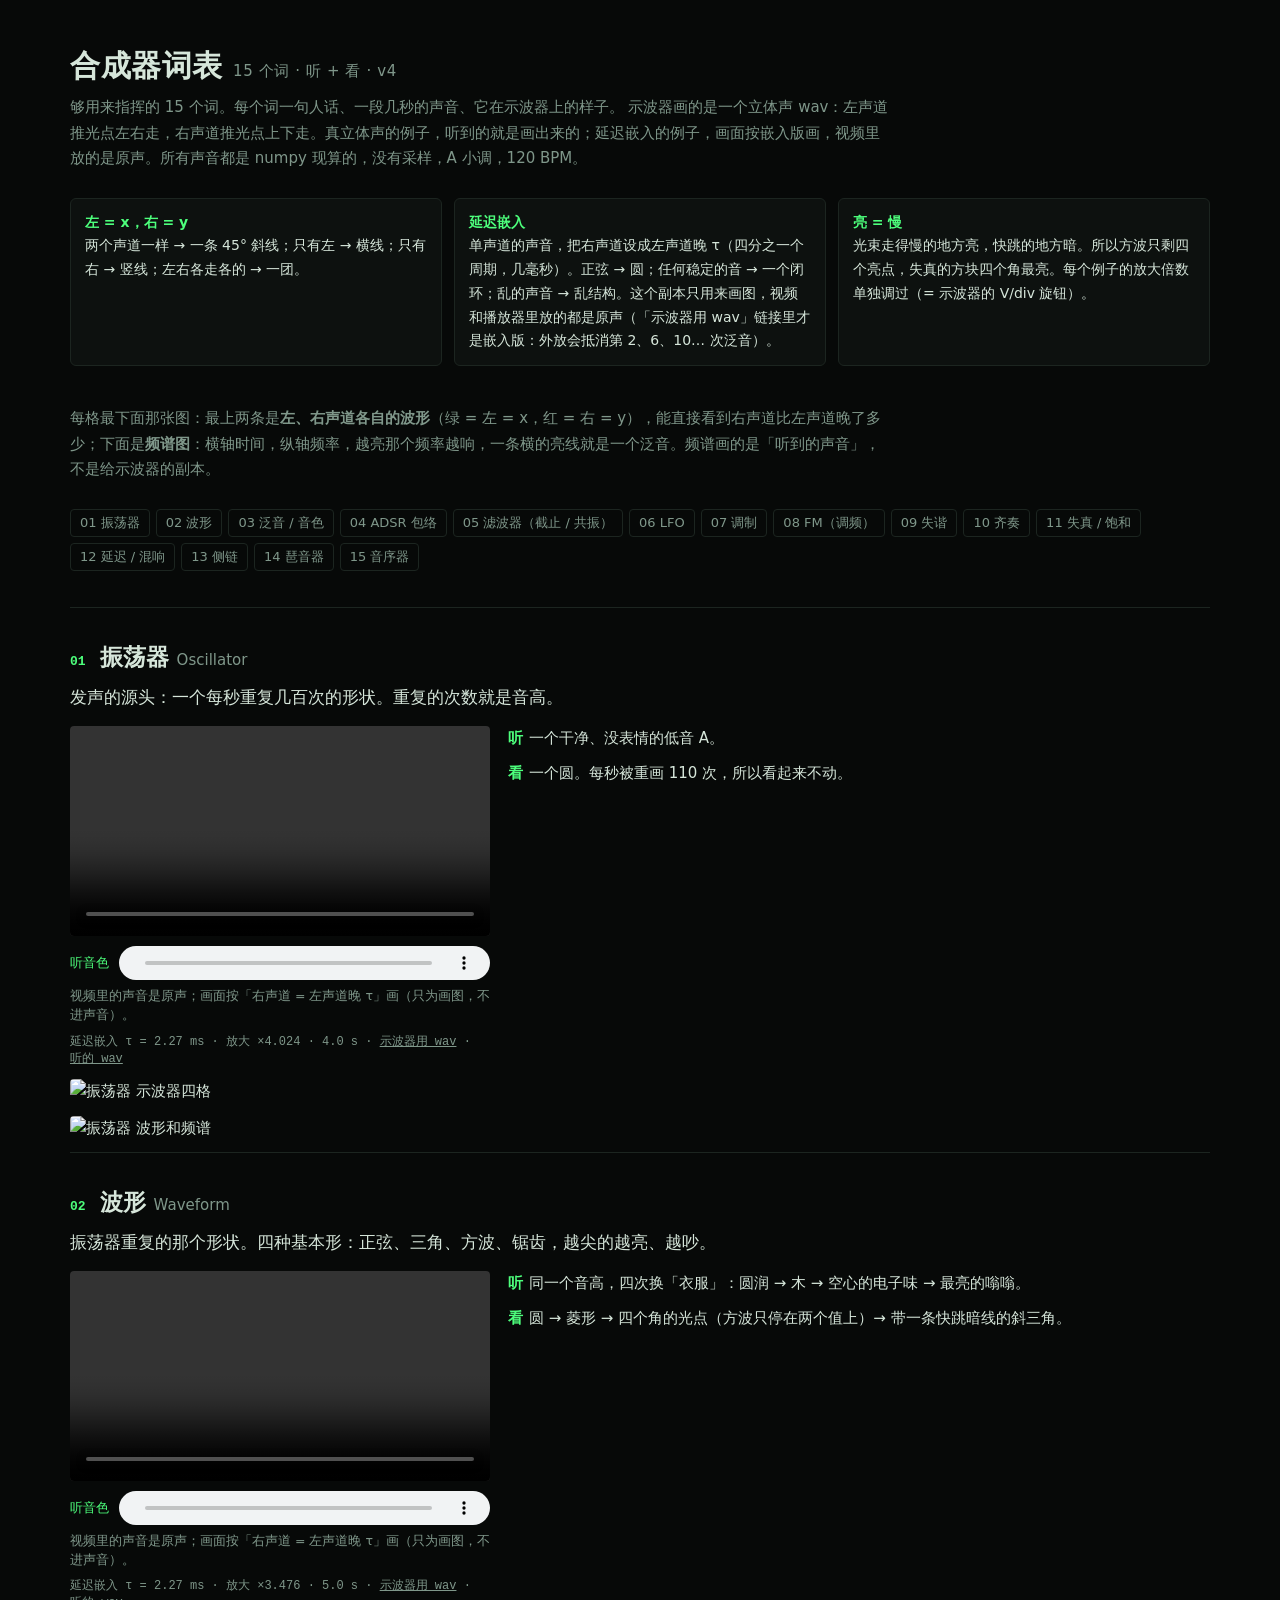
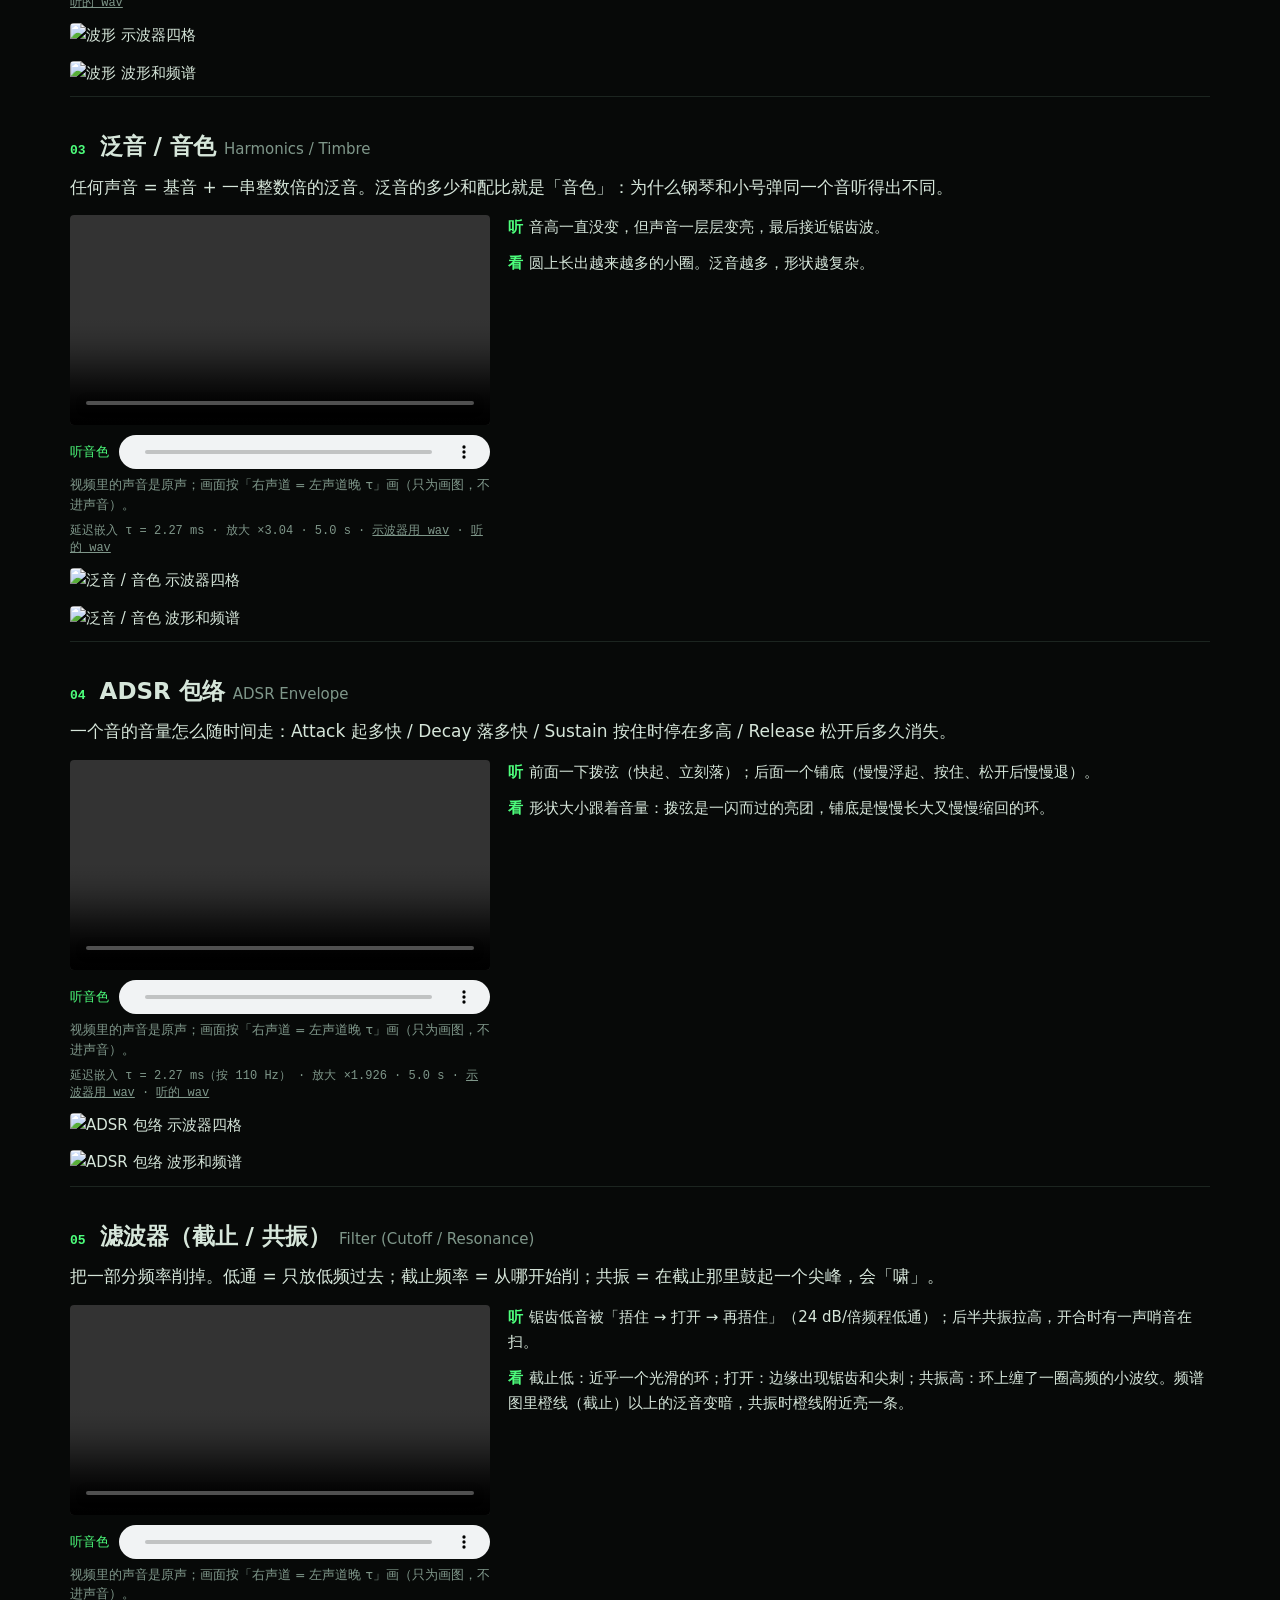
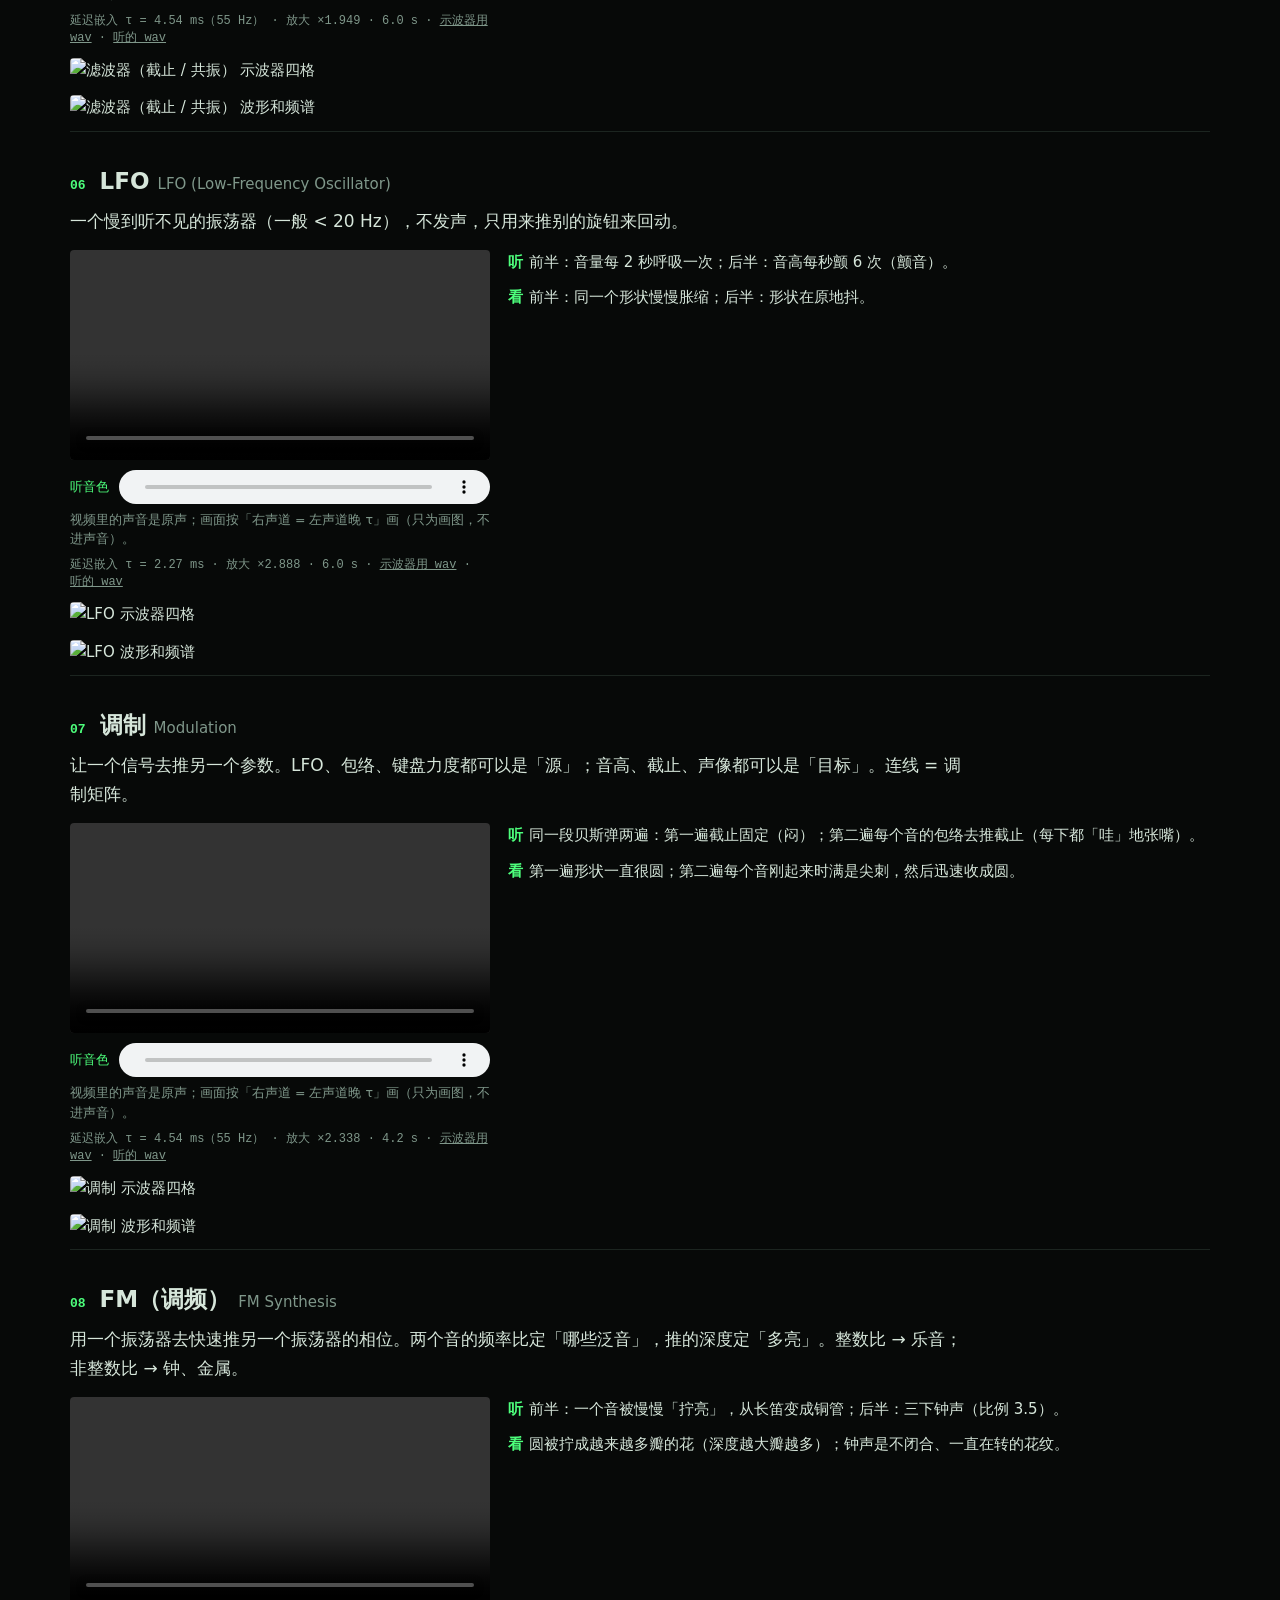
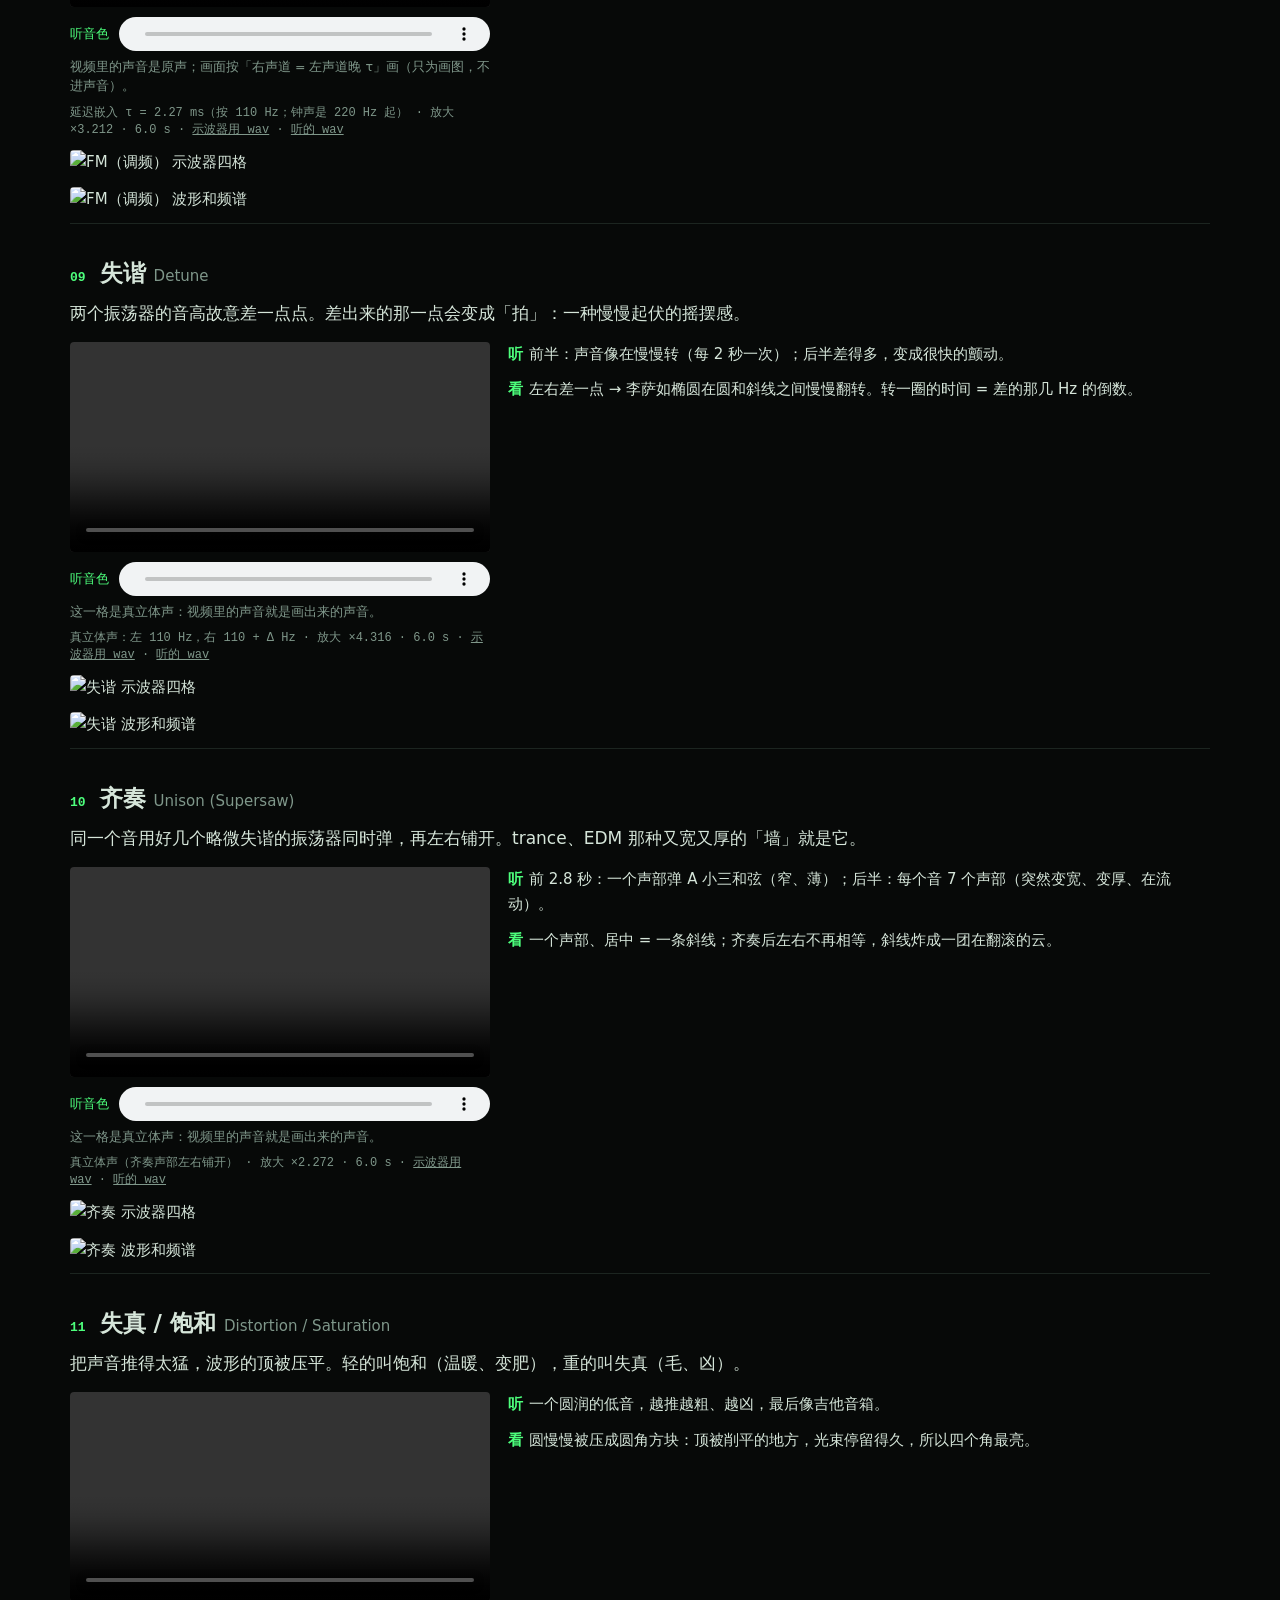
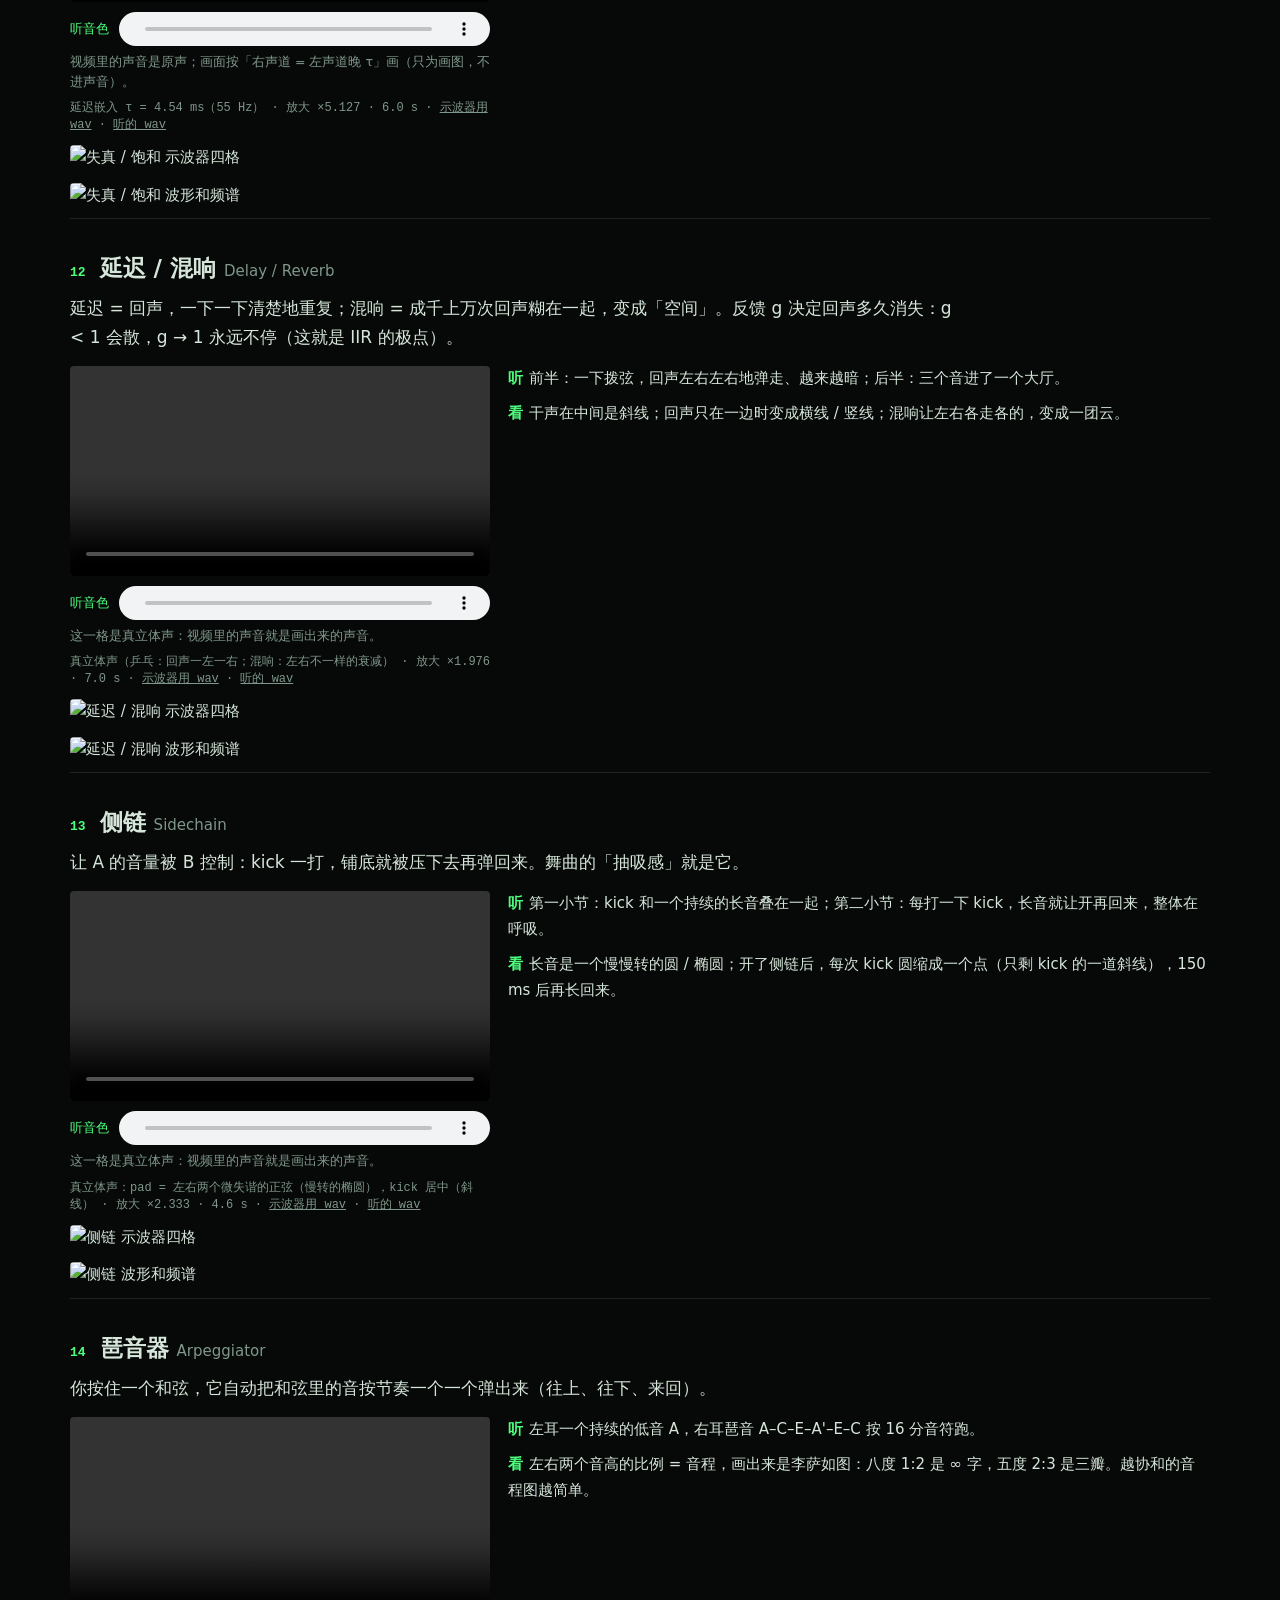
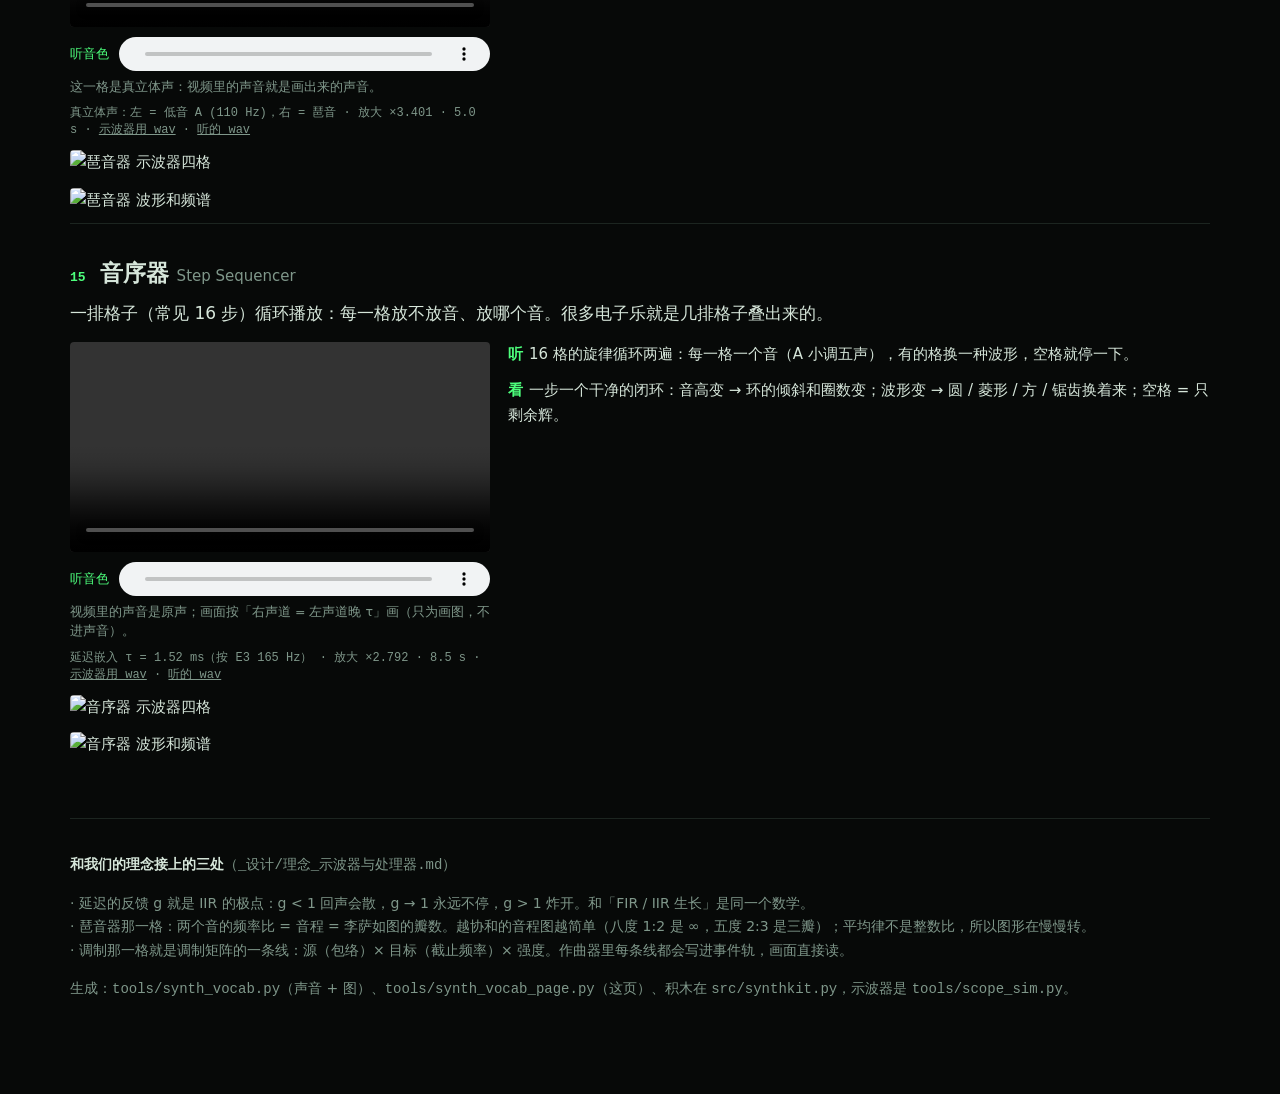
==== commit 494baf8c: "合成器词表 v4：视频音轨改用听的版本（画面照旧按延迟嵌入画；scope_sim.render_clip 加 sound_path）；页面警告换成说明（ReadScreen 过审） Co-Author" ====
--- a/-给人类的解释/合成器词表.html
+++ b/-给人类的解释/合成器词表.html
@@ -30,12 +30,12 @@
 .foot b{color:var(--ink)}
 @media (max-width:820px){.row{grid-template-columns:1fr}.how{grid-template-columns:1fr}}
 </style></head><body><div class="wrap">
-<h1>合成器词表<small>15 个词 · 听 + 看 · v3</small></h1>
+<h1>合成器词表<small>15 个词 · 听 + 看 · v4</small></h1>
 <p class="lead">够用来指挥的 15 个词。每个词一句人话、一段几秒的声音、它在示波器上的样子。
-示波器画的是一个立体声 wav：左声道推光点左右走，右声道推光点上下走。真立体声的例子，听到的就是画出来的；延迟嵌入的例子，另有一个「听音色」的版本（只有真实的声音）。所有声音都是 numpy 现算的，没有采样，A 小调，120 BPM。</p>
+示波器画的是一个立体声 wav：左声道推光点左右走，右声道推光点上下走。真立体声的例子，听到的就是画出来的；延迟嵌入的例子，画面按嵌入版画，视频里放的是原声。所有声音都是 numpy 现算的，没有采样，A 小调，120 BPM。</p>
 <div class="how">
 <div><b>左 = x，右 = y</b><br>两个声道一样 → 一条 45° 斜线；只有左 → 横线；只有右 → 竖线；左右各走各的 → 一团。</div>
-<div><b>延迟嵌入</b><br>单声道的声音，把右声道设成左声道晚 τ（四分之一个周期，几毫秒）。正弦 → 圆；任何稳定的音 → 一个闭环；乱的声音 → 乱结构。⚠️这个副本只为画图：外放（两个声道在空气里混成一个）时第 2、6、10… 次泛音会被抵消（戴耳机不会抵消，只是有点相位怪），所以听音色用每格的「听音色」播放器。</div>
+<div><b>延迟嵌入</b><br>单声道的声音，把右声道设成左声道晚 τ（四分之一个周期，几毫秒）。正弦 → 圆；任何稳定的音 → 一个闭环；乱的声音 → 乱结构。这个副本只用来画图，视频和播放器里放的都是原声（「示波器用 wav」链接里才是嵌入版：外放会抵消第 2、6、10… 次泛音）。</div>
 <div><b>亮 = 慢</b><br>光束走得慢的地方亮，快跳的地方暗。所以方波只剩四个亮点，失真的方块四个角最亮。每个例子的放大倍数单独调过（= 示波器的 V/div 旋钮）。</div>
 </div>
 <p class="lead">每格最下面那张图：最上两条是<b>左、右声道各自的波形</b>（绿 = 左 = x，红 = 右 = y），能直接看到右声道比左声道晚了多少；下面是<b>频谱图</b>：横轴时间，纵轴频率，越亮那个频率越响，一条横的亮线就是一个泛音。频谱画的是「听到的声音」，不是给示波器的副本。</p>
@@ -58,124 +58,124 @@
 </nav>
 <section id="t01"><div class="hd"><span class="num">01</span><h2>振荡器<span>Oscillator</span></h2></div>
 <p class="one">发声的源头：一个每秒重复几百次的形状。重复的次数就是音高。</p>
-<div class="row"><div><video controls preload="metadata" src="../../../Projekt_Visual/样片_示波器/词表/v3/01_oscillator_scope.mp4"></video>
-<div class="listen"><span>听音色</span><audio controls preload="none" src="../../../Projekt_Visual/样片_示波器/词表/v3/01_oscillator_listen.wav"></audio></div>
-<p class="warn">视频里的声音是给示波器用的：右声道是左声道晚几毫秒的副本，外放时两个声道混在一起会抵消一部分泛音。听音色请点上面这个。</p>
-<div class="meta">延迟嵌入 τ = 2.27 ms · 放大 ×4.024 · 4.0 s · <a href="../../../Projekt_Visual/样片_示波器/词表/v3/01_oscillator.wav">示波器用 wav</a> · <a href="../../../Projekt_Visual/样片_示波器/词表/v3/01_oscillator_listen.wav">听的 wav</a></div></div>
+<div class="row"><div><video controls preload="metadata" src="../../../Projekt_Visual/样片_示波器/词表/v4/01_oscillator_scope.mp4"></video>
+<div class="listen"><span>听音色</span><audio controls preload="none" src="../../../Projekt_Visual/样片_示波器/词表/v4/01_oscillator_listen.wav"></audio></div>
+<p class="warn ok">视频里的声音是原声；画面按「右声道 = 左声道晚 τ」画（只为画图，不进声音）。</p>
+<div class="meta">延迟嵌入 τ = 2.27 ms · 放大 ×4.024 · 4.0 s · <a href="../../../Projekt_Visual/样片_示波器/词表/v4/01_oscillator.wav">示波器用 wav</a> · <a href="../../../Projekt_Visual/样片_示波器/词表/v4/01_oscillator_listen.wav">听的 wav</a></div></div>
 <div class="cues"><p><b>听</b>一个干净、没表情的低音 A。</p><p><b>看</b>一个圆。每秒被重画 110 次，所以看起来不动。</p></div></div>
-<img src="../../../Projekt_Visual/样片_示波器/词表/v3/01_oscillator_scope.jpg" alt="振荡器 示波器四格"><img src="../../../Projekt_Visual/样片_示波器/词表/v3/01_oscillator_spec.jpg" alt="振荡器 波形和频谱"></section>
+<img src="../../../Projekt_Visual/样片_示波器/词表/v4/01_oscillator_scope.jpg" alt="振荡器 示波器四格"><img src="../../../Projekt_Visual/样片_示波器/词表/v4/01_oscillator_spec.jpg" alt="振荡器 波形和频谱"></section>
 <section id="t02"><div class="hd"><span class="num">02</span><h2>波形<span>Waveform</span></h2></div>
 <p class="one">振荡器重复的那个形状。四种基本形：正弦、三角、方波、锯齿，越尖的越亮、越吵。</p>
-<div class="row"><div><video controls preload="metadata" src="../../../Projekt_Visual/样片_示波器/词表/v3/02_waveform_scope.mp4"></video>
-<div class="listen"><span>听音色</span><audio controls preload="none" src="../../../Projekt_Visual/样片_示波器/词表/v3/02_waveform_listen.wav"></audio></div>
-<p class="warn">视频里的声音是给示波器用的：右声道是左声道晚几毫秒的副本，外放时两个声道混在一起会抵消一部分泛音。听音色请点上面这个。</p>
-<div class="meta">延迟嵌入 τ = 2.27 ms · 放大 ×3.476 · 5.0 s · <a href="../../../Projekt_Visual/样片_示波器/词表/v3/02_waveform.wav">示波器用 wav</a> · <a href="../../../Projekt_Visual/样片_示波器/词表/v3/02_waveform_listen.wav">听的 wav</a></div></div>
+<div class="row"><div><video controls preload="metadata" src="../../../Projekt_Visual/样片_示波器/词表/v4/02_waveform_scope.mp4"></video>
+<div class="listen"><span>听音色</span><audio controls preload="none" src="../../../Projekt_Visual/样片_示波器/词表/v4/02_waveform_listen.wav"></audio></div>
+<p class="warn ok">视频里的声音是原声；画面按「右声道 = 左声道晚 τ」画（只为画图，不进声音）。</p>
+<div class="meta">延迟嵌入 τ = 2.27 ms · 放大 ×3.476 · 5.0 s · <a href="../../../Projekt_Visual/样片_示波器/词表/v4/02_waveform.wav">示波器用 wav</a> · <a href="../../../Projekt_Visual/样片_示波器/词表/v4/02_waveform_listen.wav">听的 wav</a></div></div>
 <div class="cues"><p><b>听</b>同一个音高，四次换「衣服」：圆润 → 木 → 空心的电子味 → 最亮的嗡嗡。</p><p><b>看</b>圆 → 菱形 → 四个角的光点（方波只停在两个值上）→ 带一条快跳暗线的斜三角。</p></div></div>
-<img src="../../../Projekt_Visual/样片_示波器/词表/v3/02_waveform_scope.jpg" alt="波形 示波器四格"><img src="../../../Projekt_Visual/样片_示波器/词表/v3/02_waveform_spec.jpg" alt="波形 波形和频谱"></section>
+<img src="../../../Projekt_Visual/样片_示波器/词表/v4/02_waveform_scope.jpg" alt="波形 示波器四格"><img src="../../../Projekt_Visual/样片_示波器/词表/v4/02_waveform_spec.jpg" alt="波形 波形和频谱"></section>
 <section id="t03"><div class="hd"><span class="num">03</span><h2>泛音 / 音色<span>Harmonics / Timbre</span></h2></div>
 <p class="one">任何声音 = 基音 + 一串整数倍的泛音。泛音的多少和配比就是「音色」：为什么钢琴和小号弹同一个音听得出不同。</p>
-<div class="row"><div><video controls preload="metadata" src="../../../Projekt_Visual/样片_示波器/词表/v3/03_harmonics_scope.mp4"></video>
-<div class="listen"><span>听音色</span><audio controls preload="none" src="../../../Projekt_Visual/样片_示波器/词表/v3/03_harmonics_listen.wav"></audio></div>
-<p class="warn">视频里的声音是给示波器用的：右声道是左声道晚几毫秒的副本，外放时两个声道混在一起会抵消一部分泛音。听音色请点上面这个。</p>
-<div class="meta">延迟嵌入 τ = 2.27 ms · 放大 ×3.04 · 5.0 s · <a href="../../../Projekt_Visual/样片_示波器/词表/v3/03_harmonics.wav">示波器用 wav</a> · <a href="../../../Projekt_Visual/样片_示波器/词表/v3/03_harmonics_listen.wav">听的 wav</a></div></div>
+<div class="row"><div><video controls preload="metadata" src="../../../Projekt_Visual/样片_示波器/词表/v4/03_harmonics_scope.mp4"></video>
+<div class="listen"><span>听音色</span><audio controls preload="none" src="../../../Projekt_Visual/样片_示波器/词表/v4/03_harmonics_listen.wav"></audio></div>
+<p class="warn ok">视频里的声音是原声；画面按「右声道 = 左声道晚 τ」画（只为画图，不进声音）。</p>
+<div class="meta">延迟嵌入 τ = 2.27 ms · 放大 ×3.04 · 5.0 s · <a href="../../../Projekt_Visual/样片_示波器/词表/v4/03_harmonics.wav">示波器用 wav</a> · <a href="../../../Projekt_Visual/样片_示波器/词表/v4/03_harmonics_listen.wav">听的 wav</a></div></div>
 <div class="cues"><p><b>听</b>音高一直没变，但声音一层层变亮，最后接近锯齿波。</p><p><b>看</b>圆上长出越来越多的小圈。泛音越多，形状越复杂。</p></div></div>
-<img src="../../../Projekt_Visual/样片_示波器/词表/v3/03_harmonics_scope.jpg" alt="泛音 / 音色 示波器四格"><img src="../../../Projekt_Visual/样片_示波器/词表/v3/03_harmonics_spec.jpg" alt="泛音 / 音色 波形和频谱"></section>
+<img src="../../../Projekt_Visual/样片_示波器/词表/v4/03_harmonics_scope.jpg" alt="泛音 / 音色 示波器四格"><img src="../../../Projekt_Visual/样片_示波器/词表/v4/03_harmonics_spec.jpg" alt="泛音 / 音色 波形和频谱"></section>
 <section id="t04"><div class="hd"><span class="num">04</span><h2>ADSR 包络<span>ADSR Envelope</span></h2></div>
 <p class="one">一个音的音量怎么随时间走：Attack 起多快 / Decay 落多快 / Sustain 按住时停在多高 / Release 松开后多久消失。</p>
-<div class="row"><div><video controls preload="metadata" src="../../../Projekt_Visual/样片_示波器/词表/v3/04_adsr_scope.mp4"></video>
-<div class="listen"><span>听音色</span><audio controls preload="none" src="../../../Projekt_Visual/样片_示波器/词表/v3/04_adsr_listen.wav"></audio></div>
-<p class="warn">视频里的声音是给示波器用的：右声道是左声道晚几毫秒的副本，外放时两个声道混在一起会抵消一部分泛音。听音色请点上面这个。</p>
-<div class="meta">延迟嵌入 τ = 2.27 ms（按 110 Hz） · 放大 ×1.926 · 5.0 s · <a href="../../../Projekt_Visual/样片_示波器/词表/v3/04_adsr.wav">示波器用 wav</a> · <a href="../../../Projekt_Visual/样片_示波器/词表/v3/04_adsr_listen.wav">听的 wav</a></div></div>
+<div class="row"><div><video controls preload="metadata" src="../../../Projekt_Visual/样片_示波器/词表/v4/04_adsr_scope.mp4"></video>
+<div class="listen"><span>听音色</span><audio controls preload="none" src="../../../Projekt_Visual/样片_示波器/词表/v4/04_adsr_listen.wav"></audio></div>
+<p class="warn ok">视频里的声音是原声；画面按「右声道 = 左声道晚 τ」画（只为画图，不进声音）。</p>
+<div class="meta">延迟嵌入 τ = 2.27 ms（按 110 Hz） · 放大 ×1.926 · 5.0 s · <a href="../../../Projekt_Visual/样片_示波器/词表/v4/04_adsr.wav">示波器用 wav</a> · <a href="../../../Projekt_Visual/样片_示波器/词表/v4/04_adsr_listen.wav">听的 wav</a></div></div>
 <div class="cues"><p><b>听</b>前面一下拨弦（快起、立刻落）；后面一个铺底（慢慢浮起、按住、松开后慢慢退）。</p><p><b>看</b>形状大小跟着音量：拨弦是一闪而过的亮团，铺底是慢慢长大又慢慢缩回的环。</p></div></div>
-<img src="../../../Projekt_Visual/样片_示波器/词表/v3/04_adsr_scope.jpg" alt="ADSR 包络 示波器四格"><img src="../../../Projekt_Visual/样片_示波器/词表/v3/04_adsr_spec.jpg" alt="ADSR 包络 波形和频谱"></section>
+<img src="../../../Projekt_Visual/样片_示波器/词表/v4/04_adsr_scope.jpg" alt="ADSR 包络 示波器四格"><img src="../../../Projekt_Visual/样片_示波器/词表/v4/04_adsr_spec.jpg" alt="ADSR 包络 波形和频谱"></section>
 <section id="t05"><div class="hd"><span class="num">05</span><h2>滤波器（截止 / 共振）<span>Filter (Cutoff / Resonance)</span></h2></div>
 <p class="one">把一部分频率削掉。低通 = 只放低频过去；截止频率 = 从哪开始削；共振 = 在截止那里鼓起一个尖峰，会「啸」。</p>
-<div class="row"><div><video controls preload="metadata" src="../../../Projekt_Visual/样片_示波器/词表/v3/05_filter_scope.mp4"></video>
-<div class="listen"><span>听音色</span><audio controls preload="none" src="../../../Projekt_Visual/样片_示波器/词表/v3/05_filter_listen.wav"></audio></div>
-<p class="warn">视频里的声音是给示波器用的：右声道是左声道晚几毫秒的副本，外放时两个声道混在一起会抵消一部分泛音。听音色请点上面这个。</p>
-<div class="meta">延迟嵌入 τ = 4.54 ms（55 Hz） · 放大 ×1.949 · 6.0 s · <a href="../../../Projekt_Visual/样片_示波器/词表/v3/05_filter.wav">示波器用 wav</a> · <a href="../../../Projekt_Visual/样片_示波器/词表/v3/05_filter_listen.wav">听的 wav</a></div></div>
+<div class="row"><div><video controls preload="metadata" src="../../../Projekt_Visual/样片_示波器/词表/v4/05_filter_scope.mp4"></video>
+<div class="listen"><span>听音色</span><audio controls preload="none" src="../../../Projekt_Visual/样片_示波器/词表/v4/05_filter_listen.wav"></audio></div>
+<p class="warn ok">视频里的声音是原声；画面按「右声道 = 左声道晚 τ」画（只为画图，不进声音）。</p>
+<div class="meta">延迟嵌入 τ = 4.54 ms（55 Hz） · 放大 ×1.949 · 6.0 s · <a href="../../../Projekt_Visual/样片_示波器/词表/v4/05_filter.wav">示波器用 wav</a> · <a href="../../../Projekt_Visual/样片_示波器/词表/v4/05_filter_listen.wav">听的 wav</a></div></div>
 <div class="cues"><p><b>听</b>锯齿低音被「捂住 → 打开 → 再捂住」（24 dB/倍频程低通）；后半共振拉高，开合时有一声哨音在扫。</p><p><b>看</b>截止低：近乎一个光滑的环；打开：边缘出现锯齿和尖刺；共振高：环上缠了一圈高频的小波纹。频谱图里橙线（截止）以上的泛音变暗，共振时橙线附近亮一条。</p></div></div>
-<img src="../../../Projekt_Visual/样片_示波器/词表/v3/05_filter_scope.jpg" alt="滤波器（截止 / 共振） 示波器四格"><img src="../../../Projekt_Visual/样片_示波器/词表/v3/05_filter_spec.jpg" alt="滤波器（截止 / 共振） 波形和频谱"></section>
+<img src="../../../Projekt_Visual/样片_示波器/词表/v4/05_filter_scope.jpg" alt="滤波器（截止 / 共振） 示波器四格"><img src="../../../Projekt_Visual/样片_示波器/词表/v4/05_filter_spec.jpg" alt="滤波器（截止 / 共振） 波形和频谱"></section>
 <section id="t06"><div class="hd"><span class="num">06</span><h2>LFO<span>LFO (Low-Frequency Oscillator)</span></h2></div>
 <p class="one">一个慢到听不见的振荡器（一般 &lt; 20 Hz），不发声，只用来推别的旋钮来回动。</p>
-<div class="row"><div><video controls preload="metadata" src="../../../Projekt_Visual/样片_示波器/词表/v3/06_lfo_scope.mp4"></video>
-<div class="listen"><span>听音色</span><audio controls preload="none" src="../../../Projekt_Visual/样片_示波器/词表/v3/06_lfo_listen.wav"></audio></div>
-<p class="warn">视频里的声音是给示波器用的：右声道是左声道晚几毫秒的副本，外放时两个声道混在一起会抵消一部分泛音。听音色请点上面这个。</p>
-<div class="meta">延迟嵌入 τ = 2.27 ms · 放大 ×2.888 · 6.0 s · <a href="../../../Projekt_Visual/样片_示波器/词表/v3/06_lfo.wav">示波器用 wav</a> · <a href="../../../Projekt_Visual/样片_示波器/词表/v3/06_lfo_listen.wav">听的 wav</a></div></div>
+<div class="row"><div><video controls preload="metadata" src="../../../Projekt_Visual/样片_示波器/词表/v4/06_lfo_scope.mp4"></video>
+<div class="listen"><span>听音色</span><audio controls preload="none" src="../../../Projekt_Visual/样片_示波器/词表/v4/06_lfo_listen.wav"></audio></div>
+<p class="warn ok">视频里的声音是原声；画面按「右声道 = 左声道晚 τ」画（只为画图，不进声音）。</p>
+<div class="meta">延迟嵌入 τ = 2.27 ms · 放大 ×2.888 · 6.0 s · <a href="../../../Projekt_Visual/样片_示波器/词表/v4/06_lfo.wav">示波器用 wav</a> · <a href="../../../Projekt_Visual/样片_示波器/词表/v4/06_lfo_listen.wav">听的 wav</a></div></div>
 <div class="cues"><p><b>听</b>前半：音量每 2 秒呼吸一次；后半：音高每秒颤 6 次（颤音）。</p><p><b>看</b>前半：同一个形状慢慢胀缩；后半：形状在原地抖。</p></div></div>
-<img src="../../../Projekt_Visual/样片_示波器/词表/v3/06_lfo_scope.jpg" alt="LFO 示波器四格"><img src="../../../Projekt_Visual/样片_示波器/词表/v3/06_lfo_spec.jpg" alt="LFO 波形和频谱"></section>
+<img src="../../../Projekt_Visual/样片_示波器/词表/v4/06_lfo_scope.jpg" alt="LFO 示波器四格"><img src="../../../Projekt_Visual/样片_示波器/词表/v4/06_lfo_spec.jpg" alt="LFO 波形和频谱"></section>
 <section id="t07"><div class="hd"><span class="num">07</span><h2>调制<span>Modulation</span></h2></div>
 <p class="one">让一个信号去推另一个参数。LFO、包络、键盘力度都可以是「源」；音高、截止、声像都可以是「目标」。连线 = 调制矩阵。</p>
-<div class="row"><div><video controls preload="metadata" src="../../../Projekt_Visual/样片_示波器/词表/v3/07_modulation_scope.mp4"></video>
-<div class="listen"><span>听音色</span><audio controls preload="none" src="../../../Projekt_Visual/样片_示波器/词表/v3/07_modulation_listen.wav"></audio></div>
-<p class="warn">视频里的声音是给示波器用的：右声道是左声道晚几毫秒的副本，外放时两个声道混在一起会抵消一部分泛音。听音色请点上面这个。</p>
-<div class="meta">延迟嵌入 τ = 4.54 ms（55 Hz） · 放大 ×2.338 · 4.2 s · <a href="../../../Projekt_Visual/样片_示波器/词表/v3/07_modulation.wav">示波器用 wav</a> · <a href="../../../Projekt_Visual/样片_示波器/词表/v3/07_modulation_listen.wav">听的 wav</a></div></div>
+<div class="row"><div><video controls preload="metadata" src="../../../Projekt_Visual/样片_示波器/词表/v4/07_modulation_scope.mp4"></video>
+<div class="listen"><span>听音色</span><audio controls preload="none" src="../../../Projekt_Visual/样片_示波器/词表/v4/07_modulation_listen.wav"></audio></div>
+<p class="warn ok">视频里的声音是原声；画面按「右声道 = 左声道晚 τ」画（只为画图，不进声音）。</p>
+<div class="meta">延迟嵌入 τ = 4.54 ms（55 Hz） · 放大 ×2.338 · 4.2 s · <a href="../../../Projekt_Visual/样片_示波器/词表/v4/07_modulation.wav">示波器用 wav</a> · <a href="../../../Projekt_Visual/样片_示波器/词表/v4/07_modulation_listen.wav">听的 wav</a></div></div>
 <div class="cues"><p><b>听</b>同一段贝斯弹两遍：第一遍截止固定（闷）；第二遍每个音的包络去推截止（每下都「哇」地张嘴）。</p><p><b>看</b>第一遍形状一直很圆；第二遍每个音刚起来时满是尖刺，然后迅速收成圆。</p></div></div>
-<img src="../../../Projekt_Visual/样片_示波器/词表/v3/07_modulation_scope.jpg" alt="调制 示波器四格"><img src="../../../Projekt_Visual/样片_示波器/词表/v3/07_modulation_spec.jpg" alt="调制 波形和频谱"></section>
+<img src="../../../Projekt_Visual/样片_示波器/词表/v4/07_modulation_scope.jpg" alt="调制 示波器四格"><img src="../../../Projekt_Visual/样片_示波器/词表/v4/07_modulation_spec.jpg" alt="调制 波形和频谱"></section>
 <section id="t08"><div class="hd"><span class="num">08</span><h2>FM（调频）<span>FM Synthesis</span></h2></div>
 <p class="one">用一个振荡器去快速推另一个振荡器的相位。两个音的频率比定「哪些泛音」，推的深度定「多亮」。整数比 → 乐音；非整数比 → 钟、金属。</p>
-<div class="row"><div><video controls preload="metadata" src="../../../Projekt_Visual/样片_示波器/词表/v3/08_fm_scope.mp4"></video>
-<div class="listen"><span>听音色</span><audio controls preload="none" src="../../../Projekt_Visual/样片_示波器/词表/v3/08_fm_listen.wav"></audio></div>
-<p class="warn">视频里的声音是给示波器用的：右声道是左声道晚几毫秒的副本，外放时两个声道混在一起会抵消一部分泛音。听音色请点上面这个。</p>
-<div class="meta">延迟嵌入 τ = 2.27 ms（按 110 Hz；钟声是 220 Hz 起） · 放大 ×3.212 · 6.0 s · <a href="../../../Projekt_Visual/样片_示波器/词表/v3/08_fm.wav">示波器用 wav</a> · <a href="../../../Projekt_Visual/样片_示波器/词表/v3/08_fm_listen.wav">听的 wav</a></div></div>
+<div class="row"><div><video controls preload="metadata" src="../../../Projekt_Visual/样片_示波器/词表/v4/08_fm_scope.mp4"></video>
+<div class="listen"><span>听音色</span><audio controls preload="none" src="../../../Projekt_Visual/样片_示波器/词表/v4/08_fm_listen.wav"></audio></div>
+<p class="warn ok">视频里的声音是原声；画面按「右声道 = 左声道晚 τ」画（只为画图，不进声音）。</p>
+<div class="meta">延迟嵌入 τ = 2.27 ms（按 110 Hz；钟声是 220 Hz 起） · 放大 ×3.212 · 6.0 s · <a href="../../../Projekt_Visual/样片_示波器/词表/v4/08_fm.wav">示波器用 wav</a> · <a href="../../../Projekt_Visual/样片_示波器/词表/v4/08_fm_listen.wav">听的 wav</a></div></div>
 <div class="cues"><p><b>听</b>前半：一个音被慢慢「拧亮」，从长笛变成铜管；后半：三下钟声（比例 3.5）。</p><p><b>看</b>圆被拧成越来越多瓣的花（深度越大瓣越多）；钟声是不闭合、一直在转的花纹。</p></div></div>
-<img src="../../../Projekt_Visual/样片_示波器/词表/v3/08_fm_scope.jpg" alt="FM（调频） 示波器四格"><img src="../../../Projekt_Visual/样片_示波器/词表/v3/08_fm_spec.jpg" alt="FM（调频） 波形和频谱"></section>
+<img src="../../../Projekt_Visual/样片_示波器/词表/v4/08_fm_scope.jpg" alt="FM（调频） 示波器四格"><img src="../../../Projekt_Visual/样片_示波器/词表/v4/08_fm_spec.jpg" alt="FM（调频） 波形和频谱"></section>
 <section id="t09"><div class="hd"><span class="num">09</span><h2>失谐<span>Detune</span></h2></div>
 <p class="one">两个振荡器的音高故意差一点点。差出来的那一点会变成「拍」：一种慢慢起伏的摇摆感。</p>
-<div class="row"><div><video controls preload="metadata" src="../../../Projekt_Visual/样片_示波器/词表/v3/09_detune_scope.mp4"></video>
-<div class="listen"><span>听音色</span><audio controls preload="none" src="../../../Projekt_Visual/样片_示波器/词表/v3/09_detune_listen.wav"></audio></div>
-<p class="warn ok">这一格是真立体声：视频里的声音就是要听的声音。</p>
-<div class="meta">真立体声：左 110 Hz，右 110 + Δ Hz · 放大 ×4.316 · 6.0 s · <a href="../../../Projekt_Visual/样片_示波器/词表/v3/09_detune.wav">示波器用 wav</a> · <a href="../../../Projekt_Visual/样片_示波器/词表/v3/09_detune_listen.wav">听的 wav</a></div></div>
+<div class="row"><div><video controls preload="metadata" src="../../../Projekt_Visual/样片_示波器/词表/v4/09_detune_scope.mp4"></video>
+<div class="listen"><span>听音色</span><audio controls preload="none" src="../../../Projekt_Visual/样片_示波器/词表/v4/09_detune_listen.wav"></audio></div>
+<p class="warn ok">这一格是真立体声：视频里的声音就是画出来的声音。</p>
+<div class="meta">真立体声：左 110 Hz，右 110 + Δ Hz · 放大 ×4.316 · 6.0 s · <a href="../../../Projekt_Visual/样片_示波器/词表/v4/09_detune.wav">示波器用 wav</a> · <a href="../../../Projekt_Visual/样片_示波器/词表/v4/09_detune_listen.wav">听的 wav</a></div></div>
 <div class="cues"><p><b>听</b>前半：声音像在慢慢转（每 2 秒一次）；后半差得多，变成很快的颤动。</p><p><b>看</b>左右差一点 → 李萨如椭圆在圆和斜线之间慢慢翻转。转一圈的时间 = 差的那几 Hz 的倒数。</p></div></div>
-<img src="../../../Projekt_Visual/样片_示波器/词表/v3/09_detune_scope.jpg" alt="失谐 示波器四格"><img src="../../../Projekt_Visual/样片_示波器/词表/v3/09_detune_spec.jpg" alt="失谐 波形和频谱"></section>
+<img src="../../../Projekt_Visual/样片_示波器/词表/v4/09_detune_scope.jpg" alt="失谐 示波器四格"><img src="../../../Projekt_Visual/样片_示波器/词表/v4/09_detune_spec.jpg" alt="失谐 波形和频谱"></section>
 <section id="t10"><div class="hd"><span class="num">10</span><h2>齐奏<span>Unison (Supersaw)</span></h2></div>
 <p class="one">同一个音用好几个略微失谐的振荡器同时弹，再左右铺开。trance、EDM 那种又宽又厚的「墙」就是它。</p>
-<div class="row"><div><video controls preload="metadata" src="../../../Projekt_Visual/样片_示波器/词表/v3/10_unison_scope.mp4"></video>
-<div class="listen"><span>听音色</span><audio controls preload="none" src="../../../Projekt_Visual/样片_示波器/词表/v3/10_unison_listen.wav"></audio></div>
-<p class="warn ok">这一格是真立体声：视频里的声音就是要听的声音。</p>
-<div class="meta">真立体声（齐奏声部左右铺开） · 放大 ×2.272 · 6.0 s · <a href="../../../Projekt_Visual/样片_示波器/词表/v3/10_unison.wav">示波器用 wav</a> · <a href="../../../Projekt_Visual/样片_示波器/词表/v3/10_unison_listen.wav">听的 wav</a></div></div>
+<div class="row"><div><video controls preload="metadata" src="../../../Projekt_Visual/样片_示波器/词表/v4/10_unison_scope.mp4"></video>
+<div class="listen"><span>听音色</span><audio controls preload="none" src="../../../Projekt_Visual/样片_示波器/词表/v4/10_unison_listen.wav"></audio></div>
+<p class="warn ok">这一格是真立体声：视频里的声音就是画出来的声音。</p>
+<div class="meta">真立体声（齐奏声部左右铺开） · 放大 ×2.272 · 6.0 s · <a href="../../../Projekt_Visual/样片_示波器/词表/v4/10_unison.wav">示波器用 wav</a> · <a href="../../../Projekt_Visual/样片_示波器/词表/v4/10_unison_listen.wav">听的 wav</a></div></div>
 <div class="cues"><p><b>听</b>前 2.8 秒：一个声部弹 A 小三和弦（窄、薄）；后半：每个音 7 个声部（突然变宽、变厚、在流动）。</p><p><b>看</b>一个声部、居中 = 一条斜线；齐奏后左右不再相等，斜线炸成一团在翻滚的云。</p></div></div>
-<img src="../../../Projekt_Visual/样片_示波器/词表/v3/10_unison_scope.jpg" alt="齐奏 示波器四格"><img src="../../../Projekt_Visual/样片_示波器/词表/v3/10_unison_spec.jpg" alt="齐奏 波形和频谱"></section>
+<img src="../../../Projekt_Visual/样片_示波器/词表/v4/10_unison_scope.jpg" alt="齐奏 示波器四格"><img src="../../../Projekt_Visual/样片_示波器/词表/v4/10_unison_spec.jpg" alt="齐奏 波形和频谱"></section>
 <section id="t11"><div class="hd"><span class="num">11</span><h2>失真 / 饱和<span>Distortion / Saturation</span></h2></div>
 <p class="one">把声音推得太猛，波形的顶被压平。轻的叫饱和（温暖、变肥），重的叫失真（毛、凶）。</p>
-<div class="row"><div><video controls preload="metadata" src="../../../Projekt_Visual/样片_示波器/词表/v3/11_distortion_scope.mp4"></video>
-<div class="listen"><span>听音色</span><audio controls preload="none" src="../../../Projekt_Visual/样片_示波器/词表/v3/11_distortion_listen.wav"></audio></div>
-<p class="warn">视频里的声音是给示波器用的：右声道是左声道晚几毫秒的副本，外放时两个声道混在一起会抵消一部分泛音。听音色请点上面这个。</p>
-<div class="meta">延迟嵌入 τ = 4.54 ms（55 Hz） · 放大 ×5.127 · 6.0 s · <a href="../../../Projekt_Visual/样片_示波器/词表/v3/11_distortion.wav">示波器用 wav</a> · <a href="../../../Projekt_Visual/样片_示波器/词表/v3/11_distortion_listen.wav">听的 wav</a></div></div>
+<div class="row"><div><video controls preload="metadata" src="../../../Projekt_Visual/样片_示波器/词表/v4/11_distortion_scope.mp4"></video>
+<div class="listen"><span>听音色</span><audio controls preload="none" src="../../../Projekt_Visual/样片_示波器/词表/v4/11_distortion_listen.wav"></audio></div>
+<p class="warn ok">视频里的声音是原声；画面按「右声道 = 左声道晚 τ」画（只为画图，不进声音）。</p>
+<div class="meta">延迟嵌入 τ = 4.54 ms（55 Hz） · 放大 ×5.127 · 6.0 s · <a href="../../../Projekt_Visual/样片_示波器/词表/v4/11_distortion.wav">示波器用 wav</a> · <a href="../../../Projekt_Visual/样片_示波器/词表/v4/11_distortion_listen.wav">听的 wav</a></div></div>
 <div class="cues"><p><b>听</b>一个圆润的低音，越推越粗、越凶，最后像吉他音箱。</p><p><b>看</b>圆慢慢被压成圆角方块：顶被削平的地方，光束停留得久，所以四个角最亮。</p></div></div>
-<img src="../../../Projekt_Visual/样片_示波器/词表/v3/11_distortion_scope.jpg" alt="失真 / 饱和 示波器四格"><img src="../../../Projekt_Visual/样片_示波器/词表/v3/11_distortion_spec.jpg" alt="失真 / 饱和 波形和频谱"></section>
+<img src="../../../Projekt_Visual/样片_示波器/词表/v4/11_distortion_scope.jpg" alt="失真 / 饱和 示波器四格"><img src="../../../Projekt_Visual/样片_示波器/词表/v4/11_distortion_spec.jpg" alt="失真 / 饱和 波形和频谱"></section>
 <section id="t12"><div class="hd"><span class="num">12</span><h2>延迟 / 混响<span>Delay / Reverb</span></h2></div>
 <p class="one">延迟 = 回声，一下一下清楚地重复；混响 = 成千上万次回声糊在一起，变成「空间」。反馈 g 决定回声多久消失：g &lt; 1 会散，g → 1 永远不停（这就是 IIR 的极点）。</p>
-<div class="row"><div><video controls preload="metadata" src="../../../Projekt_Visual/样片_示波器/词表/v3/12_delay-reverb_scope.mp4"></video>
-<div class="listen"><span>听音色</span><audio controls preload="none" src="../../../Projekt_Visual/样片_示波器/词表/v3/12_delay-reverb_listen.wav"></audio></div>
-<p class="warn ok">这一格是真立体声：视频里的声音就是要听的声音。</p>
-<div class="meta">真立体声（乒乓：回声一左一右；混响：左右不一样的衰减） · 放大 ×1.976 · 7.0 s · <a href="../../../Projekt_Visual/样片_示波器/词表/v3/12_delay-reverb.wav">示波器用 wav</a> · <a href="../../../Projekt_Visual/样片_示波器/词表/v3/12_delay-reverb_listen.wav">听的 wav</a></div></div>
+<div class="row"><div><video controls preload="metadata" src="../../../Projekt_Visual/样片_示波器/词表/v4/12_delay-reverb_scope.mp4"></video>
+<div class="listen"><span>听音色</span><audio controls preload="none" src="../../../Projekt_Visual/样片_示波器/词表/v4/12_delay-reverb_listen.wav"></audio></div>
+<p class="warn ok">这一格是真立体声：视频里的声音就是画出来的声音。</p>
+<div class="meta">真立体声（乒乓：回声一左一右；混响：左右不一样的衰减） · 放大 ×1.976 · 7.0 s · <a href="../../../Projekt_Visual/样片_示波器/词表/v4/12_delay-reverb.wav">示波器用 wav</a> · <a href="../../../Projekt_Visual/样片_示波器/词表/v4/12_delay-reverb_listen.wav">听的 wav</a></div></div>
 <div class="cues"><p><b>听</b>前半：一下拨弦，回声左右左右地弹走、越来越暗；后半：三个音进了一个大厅。</p><p><b>看</b>干声在中间是斜线；回声只在一边时变成横线 / 竖线；混响让左右各走各的，变成一团云。</p></div></div>
-<img src="../../../Projekt_Visual/样片_示波器/词表/v3/12_delay-reverb_scope.jpg" alt="延迟 / 混响 示波器四格"><img src="../../../Projekt_Visual/样片_示波器/词表/v3/12_delay-reverb_spec.jpg" alt="延迟 / 混响 波形和频谱"></section>
+<img src="../../../Projekt_Visual/样片_示波器/词表/v4/12_delay-reverb_scope.jpg" alt="延迟 / 混响 示波器四格"><img src="../../../Projekt_Visual/样片_示波器/词表/v4/12_delay-reverb_spec.jpg" alt="延迟 / 混响 波形和频谱"></section>
 <section id="t13"><div class="hd"><span class="num">13</span><h2>侧链<span>Sidechain</span></h2></div>
 <p class="one">让 A 的音量被 B 控制：kick 一打，铺底就被压下去再弹回来。舞曲的「抽吸感」就是它。</p>
-<div class="row"><div><video controls preload="metadata" src="../../../Projekt_Visual/样片_示波器/词表/v3/13_sidechain_scope.mp4"></video>
-<div class="listen"><span>听音色</span><audio controls preload="none" src="../../../Projekt_Visual/样片_示波器/词表/v3/13_sidechain_listen.wav"></audio></div>
-<p class="warn ok">这一格是真立体声：视频里的声音就是要听的声音。</p>
-<div class="meta">真立体声：pad = 左右两个微失谐的正弦（慢转的椭圆），kick 居中（斜线） · 放大 ×2.333 · 4.6 s · <a href="../../../Projekt_Visual/样片_示波器/词表/v3/13_sidechain.wav">示波器用 wav</a> · <a href="../../../Projekt_Visual/样片_示波器/词表/v3/13_sidechain_listen.wav">听的 wav</a></div></div>
+<div class="row"><div><video controls preload="metadata" src="../../../Projekt_Visual/样片_示波器/词表/v4/13_sidechain_scope.mp4"></video>
+<div class="listen"><span>听音色</span><audio controls preload="none" src="../../../Projekt_Visual/样片_示波器/词表/v4/13_sidechain_listen.wav"></audio></div>
+<p class="warn ok">这一格是真立体声：视频里的声音就是画出来的声音。</p>
+<div class="meta">真立体声：pad = 左右两个微失谐的正弦（慢转的椭圆），kick 居中（斜线） · 放大 ×2.333 · 4.6 s · <a href="../../../Projekt_Visual/样片_示波器/词表/v4/13_sidechain.wav">示波器用 wav</a> · <a href="../../../Projekt_Visual/样片_示波器/词表/v4/13_sidechain_listen.wav">听的 wav</a></div></div>
 <div class="cues"><p><b>听</b>第一小节：kick 和一个持续的长音叠在一起；第二小节：每打一下 kick，长音就让开再回来，整体在呼吸。</p><p><b>看</b>长音是一个慢慢转的圆 / 椭圆；开了侧链后，每次 kick 圆缩成一个点（只剩 kick 的一道斜线），150 ms 后再长回来。</p></div></div>
-<img src="../../../Projekt_Visual/样片_示波器/词表/v3/13_sidechain_scope.jpg" alt="侧链 示波器四格"><img src="../../../Projekt_Visual/样片_示波器/词表/v3/13_sidechain_spec.jpg" alt="侧链 波形和频谱"></section>
+<img src="../../../Projekt_Visual/样片_示波器/词表/v4/13_sidechain_scope.jpg" alt="侧链 示波器四格"><img src="../../../Projekt_Visual/样片_示波器/词表/v4/13_sidechain_spec.jpg" alt="侧链 波形和频谱"></section>
 <section id="t14"><div class="hd"><span class="num">14</span><h2>琶音器<span>Arpeggiator</span></h2></div>
 <p class="one">你按住一个和弦，它自动把和弦里的音按节奏一个一个弹出来（往上、往下、来回）。</p>
-<div class="row"><div><video controls preload="metadata" src="../../../Projekt_Visual/样片_示波器/词表/v3/14_arpeggiator_scope.mp4"></video>
-<div class="listen"><span>听音色</span><audio controls preload="none" src="../../../Projekt_Visual/样片_示波器/词表/v3/14_arpeggiator_listen.wav"></audio></div>
-<p class="warn ok">这一格是真立体声：视频里的声音就是要听的声音。</p>
-<div class="meta">真立体声：左 = 低音 A (110 Hz)，右 = 琶音 · 放大 ×3.401 · 5.0 s · <a href="../../../Projekt_Visual/样片_示波器/词表/v3/14_arpeggiator.wav">示波器用 wav</a> · <a href="../../../Projekt_Visual/样片_示波器/词表/v3/14_arpeggiator_listen.wav">听的 wav</a></div></div>
+<div class="row"><div><video controls preload="metadata" src="../../../Projekt_Visual/样片_示波器/词表/v4/14_arpeggiator_scope.mp4"></video>
+<div class="listen"><span>听音色</span><audio controls preload="none" src="../../../Projekt_Visual/样片_示波器/词表/v4/14_arpeggiator_listen.wav"></audio></div>
+<p class="warn ok">这一格是真立体声：视频里的声音就是画出来的声音。</p>
+<div class="meta">真立体声：左 = 低音 A (110 Hz)，右 = 琶音 · 放大 ×3.401 · 5.0 s · <a href="../../../Projekt_Visual/样片_示波器/词表/v4/14_arpeggiator.wav">示波器用 wav</a> · <a href="../../../Projekt_Visual/样片_示波器/词表/v4/14_arpeggiator_listen.wav">听的 wav</a></div></div>
 <div class="cues"><p><b>听</b>左耳一个持续的低音 A，右耳琶音 A–C–E–A&#x27;–E–C 按 16 分音符跑。</p><p><b>看</b>左右两个音高的比例 = 音程，画出来是李萨如图：八度 1:2 是 ∞ 字，五度 2:3 是三瓣。越协和的音程图越简单。</p></div></div>
-<img src="../../../Projekt_Visual/样片_示波器/词表/v3/14_arpeggiator_scope.jpg" alt="琶音器 示波器四格"><img src="../../../Projekt_Visual/样片_示波器/词表/v3/14_arpeggiator_spec.jpg" alt="琶音器 波形和频谱"></section>
+<img src="../../../Projekt_Visual/样片_示波器/词表/v4/14_arpeggiator_scope.jpg" alt="琶音器 示波器四格"><img src="../../../Projekt_Visual/样片_示波器/词表/v4/14_arpeggiator_spec.jpg" alt="琶音器 波形和频谱"></section>
 <section id="t15"><div class="hd"><span class="num">15</span><h2>音序器<span>Step Sequencer</span></h2></div>
 <p class="one">一排格子（常见 16 步）循环播放：每一格放不放音、放哪个音。很多电子乐就是几排格子叠出来的。</p>
-<div class="row"><div><video controls preload="metadata" src="../../../Projekt_Visual/样片_示波器/词表/v3/15_sequencer_scope.mp4"></video>
-<div class="listen"><span>听音色</span><audio controls preload="none" src="../../../Projekt_Visual/样片_示波器/词表/v3/15_sequencer_listen.wav"></audio></div>
-<p class="warn">视频里的声音是给示波器用的：右声道是左声道晚几毫秒的副本，外放时两个声道混在一起会抵消一部分泛音。听音色请点上面这个。</p>
-<div class="meta">延迟嵌入 τ = 1.52 ms（按 E3 165 Hz） · 放大 ×2.792 · 8.5 s · <a href="../../../Projekt_Visual/样片_示波器/词表/v3/15_sequencer.wav">示波器用 wav</a> · <a href="../../../Projekt_Visual/样片_示波器/词表/v3/15_sequencer_listen.wav">听的 wav</a></div></div>
+<div class="row"><div><video controls preload="metadata" src="../../../Projekt_Visual/样片_示波器/词表/v4/15_sequencer_scope.mp4"></video>
+<div class="listen"><span>听音色</span><audio controls preload="none" src="../../../Projekt_Visual/样片_示波器/词表/v4/15_sequencer_listen.wav"></audio></div>
+<p class="warn ok">视频里的声音是原声；画面按「右声道 = 左声道晚 τ」画（只为画图，不进声音）。</p>
+<div class="meta">延迟嵌入 τ = 1.52 ms（按 E3 165 Hz） · 放大 ×2.792 · 8.5 s · <a href="../../../Projekt_Visual/样片_示波器/词表/v4/15_sequencer.wav">示波器用 wav</a> · <a href="../../../Projekt_Visual/样片_示波器/词表/v4/15_sequencer_listen.wav">听的 wav</a></div></div>
 <div class="cues"><p><b>听</b>16 格的旋律循环两遍：每一格一个音（A 小调五声），有的格换一种波形，空格就停一下。</p><p><b>看</b>一步一个干净的闭环：音高变 → 环的倾斜和圈数变；波形变 → 圆 / 菱形 / 方 / 锯齿换着来；空格 = 只剩余辉。</p></div></div>
-<img src="../../../Projekt_Visual/样片_示波器/词表/v3/15_sequencer_scope.jpg" alt="音序器 示波器四格"><img src="../../../Projekt_Visual/样片_示波器/词表/v3/15_sequencer_spec.jpg" alt="音序器 波形和频谱"></section>
+<img src="../../../Projekt_Visual/样片_示波器/词表/v4/15_sequencer_scope.jpg" alt="音序器 示波器四格"><img src="../../../Projekt_Visual/样片_示波器/词表/v4/15_sequencer_spec.jpg" alt="音序器 波形和频谱"></section>
 <div class="foot">
 <p><b>和我们的理念接上的三处</b>（<code>_设计/理念_示波器与处理器.md</code>）</p>
 <p>· 延迟的反馈 g 就是 IIR 的极点：g &lt; 1 回声会散，g → 1 永远不停，g &gt; 1 炸开。和「FIR / IIR 生长」是同一个数学。<br>
